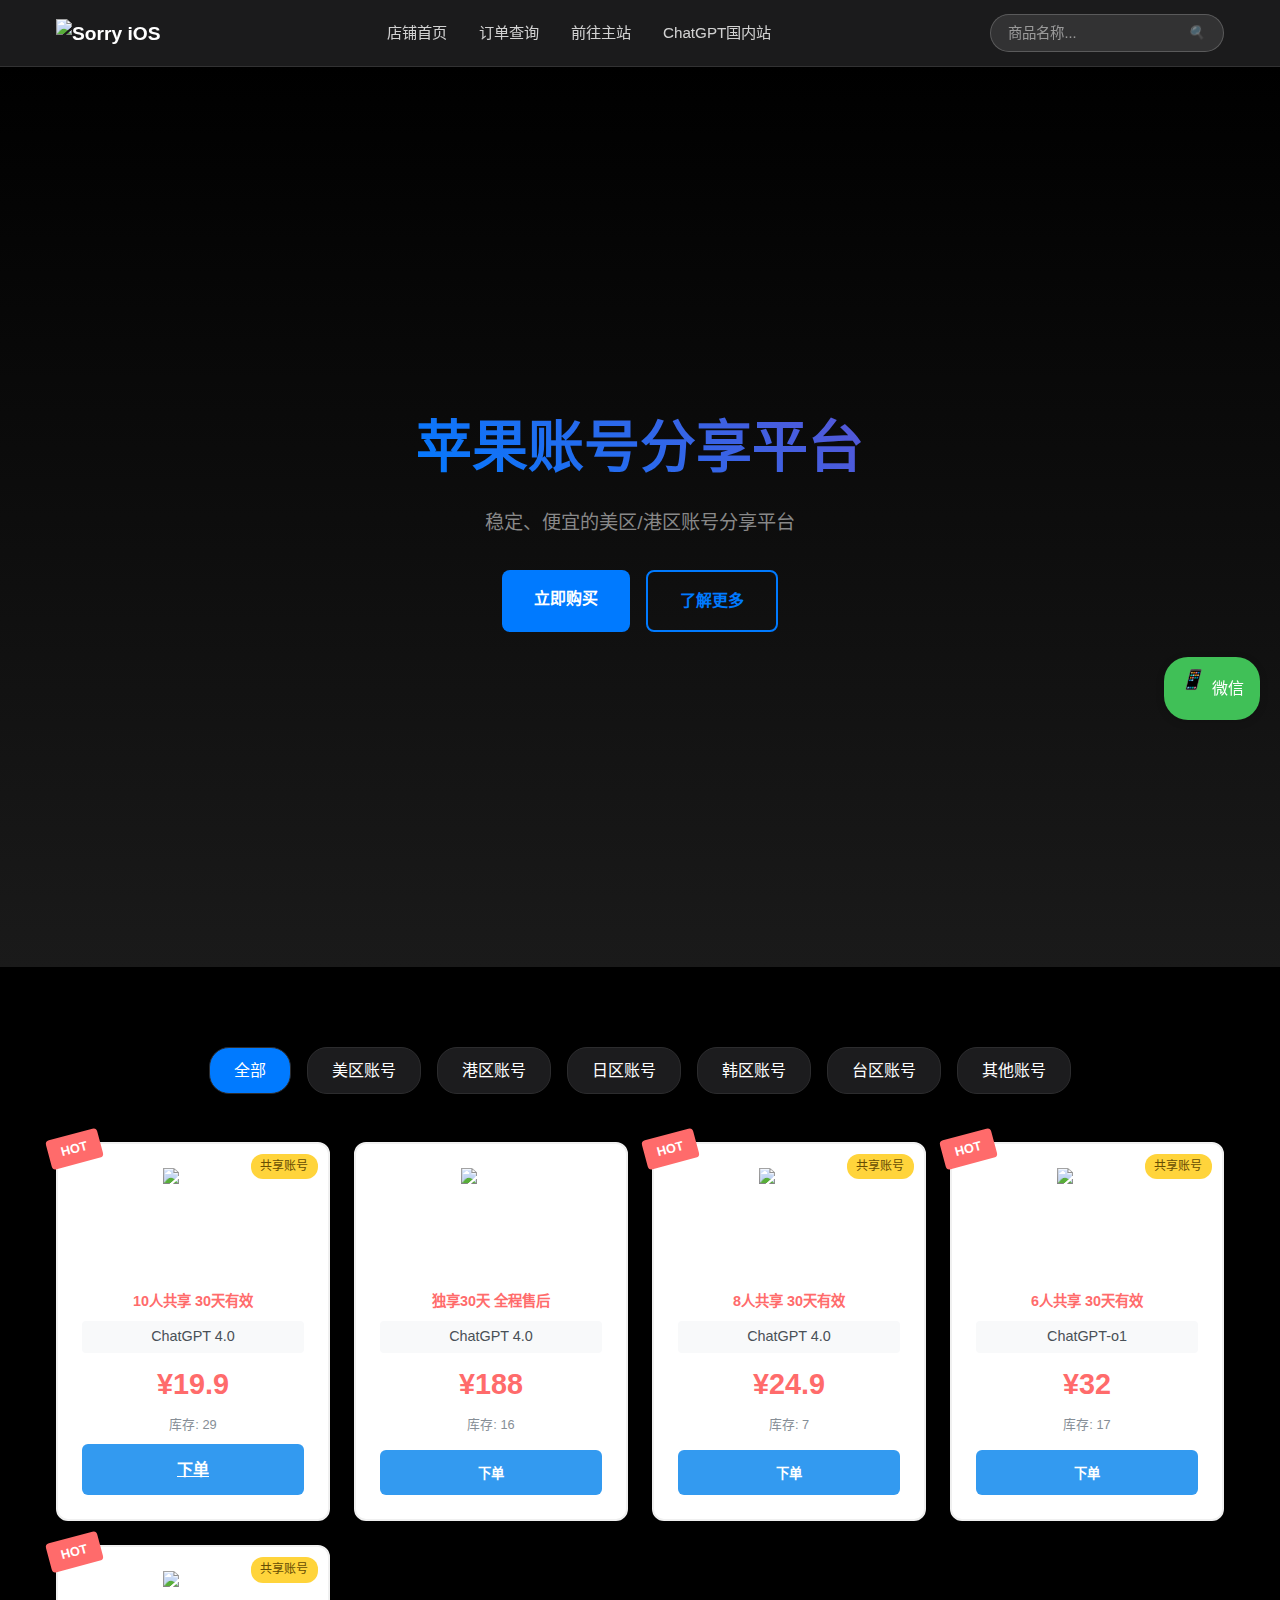
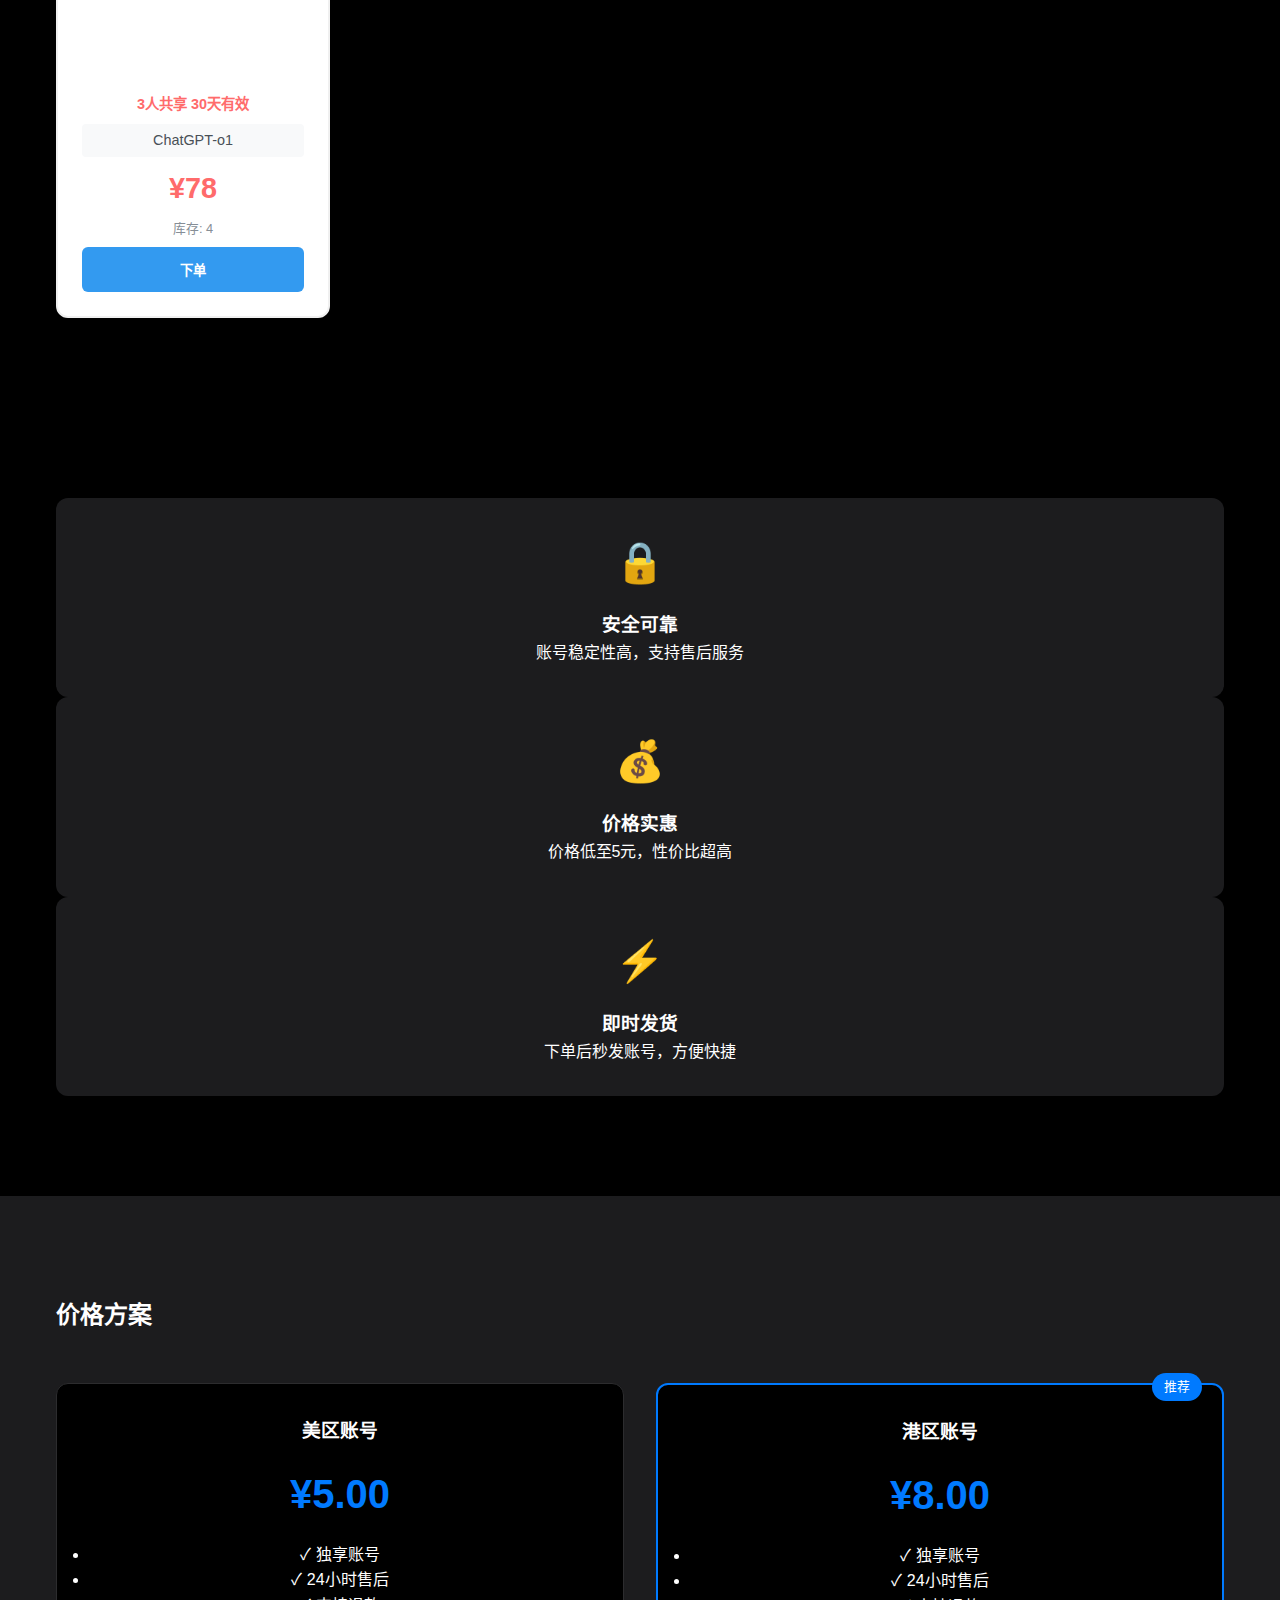
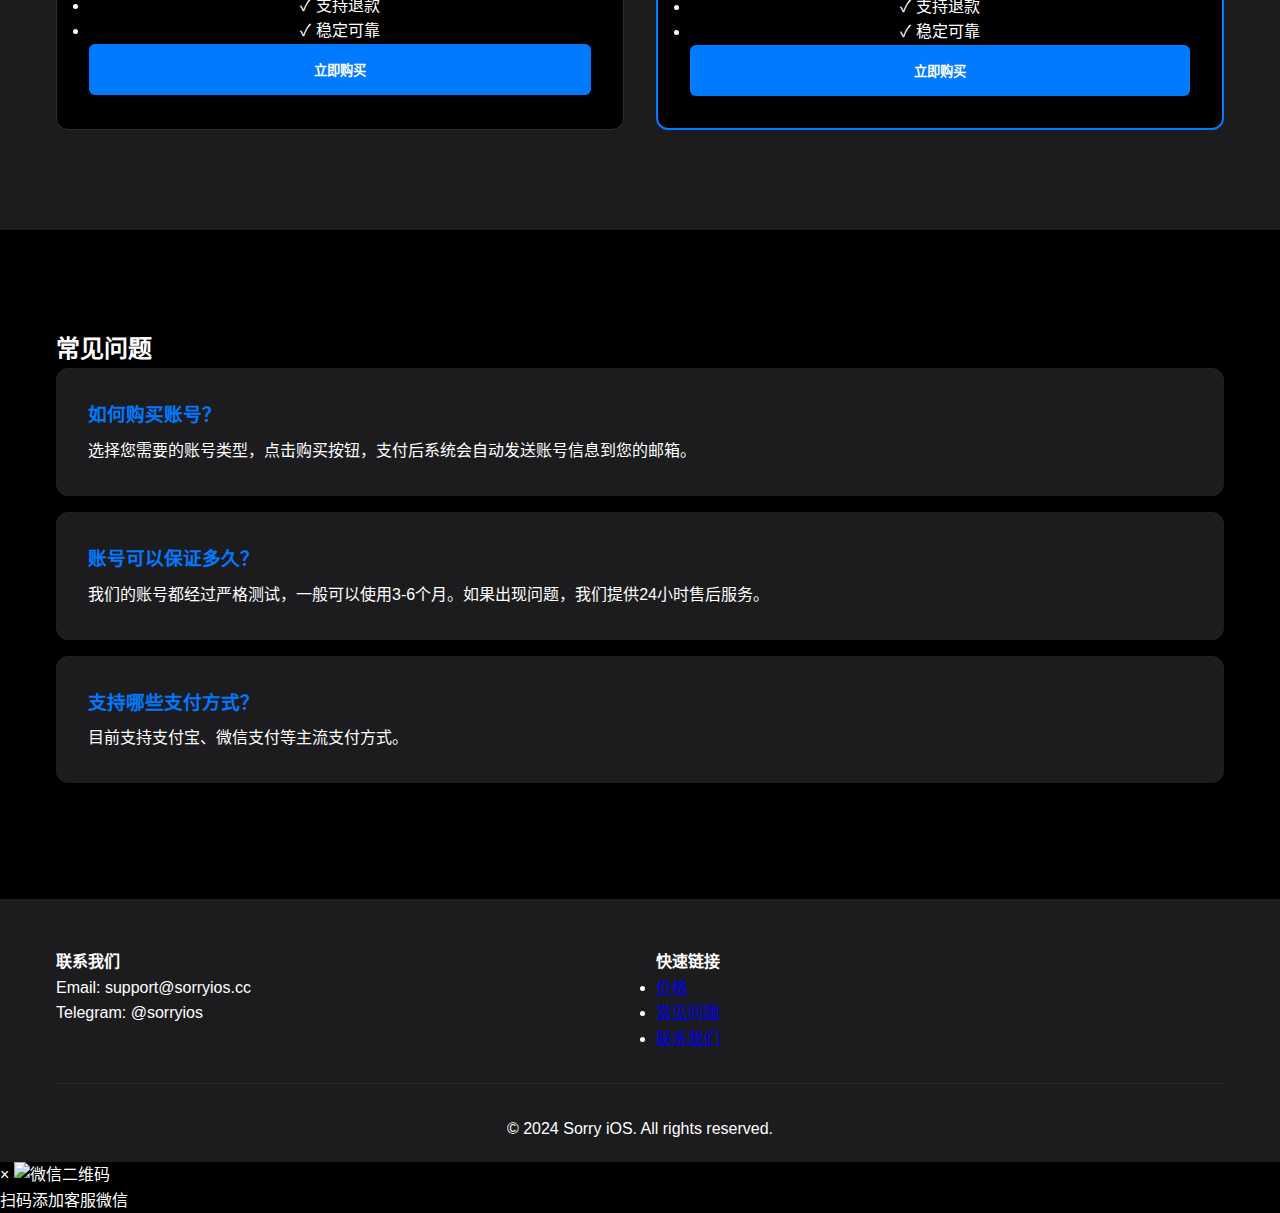
==== index.html @ b58fda2a "first commit" ====
<!DOCTYPE html>
<html lang="zh-CN">
<head>
    <meta charset="UTF-8">
    <meta name="viewport" content="width=device-width, initial-scale=1.0">
    <title>Sorry iOS - 苹果账号分享平台</title>
    <link rel="stylesheet" href="styles.css">
</head>
<body>
    <header>
        <nav class="nav-container">
            <div class="nav-left">
                <a href="/" class="logo">
                    <img src="path/to/logo.png" alt="Sorry iOS">
                </a>
            </div>
            <div class="nav-center">
                <a href="/" class="nav-item">店铺首页</a>
                <a href="/orders" class="nav-item">订单查询</a>
                <a href="https://main.sorryios.cc" class="nav-item">前往主站</a>
                <a href="https://chat.sorryios.cc" class="nav-item">ChatGPT国内站</a>
            </div>
            <div class="nav-right">
                <div class="search-box">
                    <input type="text" placeholder="商品名称...">
                    <button type="submit">
                        <i class="search-icon">🔍</i>
                    </button>
                </div>
            </div>
        </nav>
    </header>

    <main>
        <section id="hero">
            <div class="hero-content">
                <h1>苹果账号分享平台</h1>
                <p>稳定、便宜的美区/港区账号分享平台</p>
                <div class="hero-buttons">
                    <a href="#price" class="primary-btn">立即购买</a>
                    <a href="#faq" class="secondary-btn">了解更多</a>
                </div>
            </div>
        </section>

        <section id="categories">
            <div class="container">
                <div class="category-tags">
                    <a href="#all" class="category-tag active">全部</a>
                    <a href="#us" class="category-tag">美区账号</a>
                    <a href="#hk" class="category-tag">港区账号</a>
                    <a href="#jp" class="category-tag">日区账号</a>
                    <a href="#kr" class="category-tag">韩区账号</a>
                    <a href="#tw" class="category-tag">台区账号</a>
                    <a href="#other" class="category-tag">其他账号</a>
                </div>
                <div class="category-content">
                    <div class="product-grid">
                        <!-- 第一排产品 -->
                        <div class="product-card">
                            <div class="hot-label">HOT</div>
                            <div class="share-label">共享账号</div>
                            <div class="product-icon">
                                <img src="path/to/chatgpt-icon.png" alt="ChatGPT">
                            </div>
                            <h3>ChatGPT Plus</h3>
                            <div class="product-subtitle">10人共享 30天有效</div>
                            <div class="product-type">ChatGPT 4.0</div>
                            <div class="product-price">¥19.9</div>
                            <div class="product-stock">库存: 29</div>
                            <a href="/product-detail.html?id=1" class="buy-now-btn">下单</a>
                        </div>

                        <div class="product-card">
                            <div class="product-icon">
                                <img src="path/to/chatgpt-icon.png" alt="ChatGPT">
                            </div>
                            <h3>ChatGPT Plus</h3>
                            <div class="product-subtitle">独享30天 全程售后</div>
                            <div class="product-type">ChatGPT 4.0</div>
                            <div class="product-price">¥188</div>
                            <div class="product-stock">库存: 16</div>
                            <button class="buy-now-btn">下单</button>
                        </div>

                        <div class="product-card">
                            <div class="hot-label">HOT</div>
                            <div class="share-label">共享账号</div>
                            <div class="product-icon">
                                <img src="path/to/chatgpt-icon.png" alt="ChatGPT">
                            </div>
                            <h3>ChatGPT Plus</h3>
                            <div class="product-subtitle">8人共享 30天有效</div>
                            <div class="product-type">ChatGPT 4.0</div>
                            <div class="product-price">¥24.9</div>
                            <div class="product-stock">库存: 7</div>
                            <button class="buy-now-btn">下单</button>
                        </div>

                        <div class="product-card">
                            <div class="hot-label">HOT</div>
                            <div class="share-label">共享账号</div>
                            <div class="product-icon">
                                <img src="path/to/chatgpt-icon.png" alt="ChatGPT">
                            </div>
                            <h3>ChatGPT Plus</h3>
                            <div class="product-subtitle">6人共享 30天有效</div>
                            <div class="product-type">ChatGPT-o1</div>
                            <div class="product-price">¥32</div>
                            <div class="product-stock">库存: 17</div>
                            <button class="buy-now-btn">下单</button>
                        </div>

                        <div class="product-card">
                            <div class="hot-label">HOT</div>
                            <div class="share-label">共享账号</div>
                            <div class="product-icon">
                                <img src="path/to/chatgpt-icon.png" alt="ChatGPT">
                            </div>
                            <h3>ChatGPT Plus</h3>
                            <div class="product-subtitle">3人共享 30天有效</div>
                            <div class="product-type">ChatGPT-o1</div>
                            <div class="product-price">¥78</div>
                            <div class="product-stock">库存: 4</div>
                            <button class="buy-now-btn">下单</button>
                        </div>
                    </div>
                </div>
            </div>
        </section>

        <section id="features">
            <div class="container">
                <div class="feature-card">
                    <div class="icon">🔒</div>
                    <h3>安全可靠</h3>
                    <p>账号稳定性高，支持售后服务</p>
                </div>
                <div class="feature-card">
                    <div class="icon">💰</div>
                    <h3>价格实惠</h3>
                    <p>价格低至5元，性价比超高</p>
                </div>
                <div class="feature-card">
                    <div class="icon">⚡</div>
                    <h3>即时发货</h3>
                    <p>下单后秒发账号，方便快捷</p>
                </div>
            </div>
        </section>

        <section id="price">
            <div class="container">
                <h2>价格方案</h2>
                <div class="price-cards">
                    <div class="price-card">
                        <h3>美区账号</h3>
                        <div class="price">¥5.00</div>
                        <ul>
                            <li>✓ 独享账号</li>
                            <li>✓ 24小时售后</li>
                            <li>✓ 支持退款</li>
                            <li>✓ 稳定可靠</li>
                        </ul>
                        <button class="buy-btn">立即购买</button>
                    </div>
                    <div class="price-card featured">
                        <div class="featured-label">推荐</div>
                        <h3>港区账号</h3>
                        <div class="price">¥8.00</div>
                        <ul>
                            <li>✓ 独享账号</li>
                            <li>✓ 24小时售后</li>
                            <li>✓ 支持退款</li>
                            <li>✓ 稳定可靠</li>
                        </ul>
                        <button class="buy-btn">立即购买</button>
                    </div>
                </div>
            </div>
        </section>

        <section id="faq">
            <div class="container">
                <h2>常见问题</h2>
                <div class="faq-list">
                    <div class="faq-item">
                        <h3>如何购买账号？</h3>
                        <p>选择您需要的账号类型，点击购买按钮，支付后系统会自动发送账号信息到您的邮箱。</p>
                    </div>
                    <div class="faq-item">
                        <h3>账号可以保证多久？</h3>
                        <p>我们的账号都经过严格测试，一般可以使用3-6个月。如果出现问题，我们提供24小时售后服务。</p>
                    </div>
                    <div class="faq-item">
                        <h3>支持哪些支付方式？</h3>
                        <p>目前支持支付宝、微信支付等主流支付方式。</p>
                    </div>
                </div>
            </div>
        </section>
    </main>

    <footer>
        <div class="container">
            <div class="footer-content">
                <div class="footer-section">
                    <h4>联系我们</h4>
                    <p>Email: support@sorryios.cc</p>
                    <p>Telegram: @sorryios</p>
                </div>
                <div class="footer-section">
                    <h4>快速链接</h4>
                    <ul>
                        <li><a href="#price">价格</a></li>
                        <li><a href="#faq">常见问题</a></li>
                        <li><a href="#contact">联系我们</a></li>
                    </ul>
                </div>
            </div>
            <div class="footer-bottom">
                <p>&copy; 2024 Sorry iOS. All rights reserved.</p>
            </div>
        </div>
    </footer>

    <!--Start of Tawk.to Script-->
    <script type="text/javascript">
        var Tawk_API=Tawk_API||{}, Tawk_LoadStart=new Date();
        (function(){
            var s1=document.createElement("script"),s0=document.getElementsByTagName("script")[0];
            s1.async=true;
            s1.src='https://embed.tawk.to/67a596f23a842732607b0e8b/1ijfdb94u';
            s1.charset='UTF-8';
            s1.setAttribute('crossorigin','*');
            s0.parentNode.insertBefore(s1,s0);
        })();
    </script>
    <!--End of Tawk.to Script-->

    <!-- 然后是 float-buttons 组件 -->
    <link rel="stylesheet" href="/components/float-buttons.css">
    <script src="/components/float-buttons.js"></script>
    <script>
        document.addEventListener('DOMContentLoaded', () => {
            new FloatButtons();
        });
    </script>
</body>
</html>
---- styles.css ----
:root {
    --primary-color: #007AFF;
    --secondary-color: #5856D6;
    --background-color: #000;
    --text-color: #fff;
    --card-bg: #1C1C1E;
    --border-color: #2C2C2E;
}

* {
    margin: 0;
    padding: 0;
    box-sizing: border-box;
}

body {
    font-family: -apple-system, BlinkMacSystemFont, 'Segoe UI', Roboto, Oxygen, Ubuntu, Cantarell, 'Open Sans', 'Helvetica Neue', sans-serif;
    line-height: 1.6;
    background-color: var(--background-color);
    color: var(--text-color);
}

.container {
    max-width: 1200px;
    margin: 0 auto;
    padding: 0 1rem;
    width: 100%;
}

/* Header */
header {
    background-color: rgba(28, 28, 30, 0.95); /* 深色半透明背景 */
    backdrop-filter: blur(10px); /* 毛玻璃效果 */
    position: sticky;
    top: 0;
    z-index: 100;
    border-bottom: 1px solid rgba(255, 255, 255, 0.1);
}

.nav-container {
    max-width: 1200px;
    margin: 0 auto;
    padding: 0.8rem 1rem;
    display: flex;
    align-items: center;
    justify-content: space-between;
}

/* Logo 区域 */
.nav-left .logo {
    display: flex;
    align-items: center;
    text-decoration: none;
    color: #fff;
    font-size: 1.2rem;
    font-weight: bold;
}

.nav-left .logo img {
    height: 28px;
    margin-right: 8px;
}

/* 中间导航链接 */
.nav-center {
    display: flex;
    gap: 2rem;
}

.nav-item {
    text-decoration: none;
    color: rgba(255, 255, 255, 0.8);
    font-size: 0.95rem;
    padding: 0.5rem 0;
    position: relative;
    transition: color 0.3s;
}

.nav-item:hover {
    color: #007AFF;
}

.nav-item::after {
    content: '';
    position: absolute;
    bottom: 0;
    left: 0;
    width: 100%;
    height: 2px;
    background-color: #007AFF;
    transform: scaleX(0);
    transition: transform 0.3s;
}

.nav-item:hover::after {
    transform: scaleX(1);
}

/* 搜索框 */
.nav-right .search-box {
    display: flex;
    align-items: center;
    background-color: rgba(255, 255, 255, 0.1);
    border-radius: 20px;
    padding: 0.3rem 0.8rem;
    border: 1px solid rgba(255, 255, 255, 0.2);
}

.nav-right input {
    border: none;
    background: none;
    padding: 0.3rem;
    width: 180px;
    font-size: 0.9rem;
    color: #fff;
}

.nav-right input::placeholder {
    color: rgba(255, 255, 255, 0.5);
}

.nav-right button {
    background: none;
    border: none;
    padding: 0.3rem;
    cursor: pointer;
    color: rgba(255, 255, 255, 0.5);
}

.nav-right button:hover {
    color: #007AFF;
}

/* 响应式调整 */
@media (max-width: 768px) {
    .nav-center {
        display: none;
    }
    
    .nav-right .search-box {
        display: none;
    }
    
    .nav-container {
        justify-content: center;
    }
}

/* Hero Section */
#hero {
    height: 100vh;
    display: flex;
    align-items: center;
    justify-content: center;
    text-align: center;
    background: linear-gradient(to bottom, #000, #1a1a1a);
}

.hero-content {
    max-width: 800px;
    padding: 0 20px;
}

.hero-content h1 {
    font-size: 3.5rem;
    margin-bottom: 1rem;
    background: linear-gradient(45deg, var(--primary-color), var(--secondary-color));
    -webkit-background-clip: text;
    -webkit-text-fill-color: transparent;
}

.hero-content p {
    font-size: 1.2rem;
    margin-bottom: 2rem;
    color: #888;
}

.hero-buttons {
    display: flex;
    gap: 1rem;
    justify-content: center;
}

.primary-btn, .secondary-btn {
    padding: 1rem 2rem;
    border-radius: 8px;
    font-weight: bold;
    text-decoration: none;
    transition: transform 0.3s;
}

.primary-btn {
    background-color: var(--primary-color);
    color: white;
}

.secondary-btn {
    background-color: transparent;
    border: 2px solid var(--primary-color);
    color: var(--primary-color);
}

.primary-btn:hover, .secondary-btn:hover {
    transform: translateY(-2px);
}

/* Features Section */
#features {
    padding: 100px 0;
}

.feature-card {
    background-color: var(--card-bg);
    padding: 2rem;
    border-radius: 12px;
    text-align: center;
    transition: transform 0.3s;
}

.feature-card:hover {
    transform: translateY(-5px);
}

.icon {
    font-size: 2.5rem;
    margin-bottom: 1rem;
}

/* Price Section */
#price {
    padding: 100px 0;
    background-color: var(--card-bg);
}

.price-cards {
    display: grid;
    grid-template-columns: repeat(auto-fit, minmax(280px, 1fr));
    gap: 2rem;
    margin-top: 3rem;
}

.price-card {
    background-color: var(--background-color);
    padding: 2rem;
    border-radius: 12px;
    text-align: center;
    position: relative;
    border: 1px solid var(--border-color);
}

.featured {
    border: 2px solid var(--primary-color);
}

.featured-label {
    position: absolute;
    top: -12px;
    right: 20px;
    background-color: var(--primary-color);
    padding: 4px 12px;
    border-radius: 20px;
    font-size: 0.8rem;
}

.price {
    font-size: 2.5rem;
    font-weight: bold;
    color: var(--primary-color);
    margin: 1rem 0;
}

.buy-btn {
    width: 100%;
    padding: 1rem;
    background-color: var(--primary-color);
    color: white;
    border: none;
    border-radius: 6px;
    cursor: pointer;
    font-weight: bold;
    transition: background-color 0.3s;
}

.buy-btn:hover {
    background-color: #0056b3;
}

/* FAQ Section */
#faq {
    padding: 100px 0;
}

.faq-item {
    background-color: var(--card-bg);
    padding: 2rem;
    border-radius: 12px;
    margin-bottom: 1rem;
}

.faq-item h3 {
    color: var(--primary-color);
    margin-bottom: 0.5rem;
}

/* Footer */
footer {
    background-color: var(--card-bg);
    padding: 50px 0 20px;
}

.footer-content {
    display: grid;
    grid-template-columns: repeat(auto-fit, minmax(200px, 1fr));
    gap: 2rem;
    margin-bottom: 2rem;
}

.footer-bottom {
    text-align: center;
    padding-top: 2rem;
    border-top: 1px solid var(--border-color);
}

/* Responsive Design */
@media (max-width: 768px) {
    nav ul {
        display: none;
    }

    .hero-content h1 {
        font-size: 2.5rem;
    }

    .hero-buttons {
        flex-direction: column;
    }
}

/* 用户登录部分样式 */
.user-section {
    display: flex;
    align-items: center;
    gap: 1rem;
}

#notLoggedIn,
#loggedIn {
    display: flex;
    align-items: center;
    gap: 0.5rem;
}

.hidden {
    display: none !important;
}

.login-btn, .logout-btn {
    padding: 0.5rem 1rem;
    border: none;
    border-radius: 4px;
    cursor: pointer;
    font-size: 0.9rem;
}

.login-btn {
    background-color: #007bff;
    color: white;
}

.logout-btn {
    background-color: #dc3545;
    color: white;
}

#userName {
    color: #333;
}

/* 模态框样式 */
.modal {
    display: none;
    position: fixed;
    top: 0;
    left: 0;
    width: 100%;
    height: 100%;
    background-color: rgba(0,0,0,0.7);
    z-index: 1000;
}

/* 显示模态框时的样式 */
.modal.show {
    display: flex !important;
    justify-content: center;
    align-items: center;
}

.modal.hidden {
    display: none !important;
}

.modal-content {
    background-color: white;
    padding: 2.5rem;
    border-radius: 12px;
    width: 90%;
    max-width: 400px;
    position: relative;
    box-shadow: 0 5px 15px rgba(0,0,0,0.3);
    animation: modalShow 0.3s ease-out;
}

@keyframes modalShow {
    from {
        opacity: 0;
        transform: translateY(-20px);
    }
    to {
        opacity: 1;
        transform: translateY(0);
    }
}

.close {
    position: absolute;
    right: 1.5rem;
    top: 1rem;
    font-size: 1.8rem;
    cursor: pointer;
    color: #666;
    transition: color 0.3s;
}

.close:hover {
    color: #333;
}

.modal-content h2 {
    margin-bottom: 1.5rem;
    color: #333;
    text-align: center;
    font-size: 1.8rem;
}

.form-group {
    margin-bottom: 1rem;
}

.form-group label {
    display: block;
    margin-bottom: 0.5rem;
}

.form-group input {
    width: 100%;
    padding: 0.8rem;
    border: 2px solid #e1e1e1;
    border-radius: 6px;
    font-size: 1rem;
    transition: border-color 0.3s;
}

.form-group input:focus {
    border-color: #007bff;
    outline: none;
    box-shadow: 0 0 0 3px rgba(0,123,255,0.1);
}

.submit-btn {
    width: 100%;
    padding: 1rem;
    background-color: #007bff;
    color: white;
    border: none;
    border-radius: 6px;
    cursor: pointer;
    font-size: 1rem;
    font-weight: bold;
    transition: background-color 0.3s;
}

.submit-btn:hover {
    background-color: #0056b3;
}

/* 添加状态消息样式 */
.status-message {
    margin: 10px 0;
    padding: 8px;
    border-radius: 4px;
    font-size: 0.9rem;
    display: none;
}

.status-message.success {
    display: block;
    background-color: #d4edda;
    color: #155724;
    border: 1px solid #c3e6cb;
}

.status-message.error {
    display: block;
    background-color: #f8d7da;
    color: #721c24;
    border: 1px solid #f5c6cb;
}

/* 切换按钮样式 */
.switch-form {
    text-align: center;
    margin-top: 1rem;
}

.switch-btn {
    background: none;
    border: none;
    color: #007bff;
    cursor: pointer;
    padding: 0;
    font-size: 0.9rem;
}

.switch-btn:hover {
    text-decoration: underline;
}

/* 头像上传样式 */
.avatar-upload {
    display: flex;
    flex-direction: column;
    align-items: center;
    gap: 1rem;
}

#avatarPreview {
    width: 100px;
    height: 100px;
    border-radius: 50%;
    object-fit: cover;
    border: 2px solid #e1e1e1;
}

#avatarInput {
    display: none;
}

.upload-btn {
    padding: 0.5rem 1rem;
    background-color: #6c757d;
    color: white;
    border: none;
    border-radius: 4px;
    cursor: pointer;
}

.upload-btn:hover {
    background-color: #5a6268;
}

/* 验证码按钮样式 */
.verify-btn {
    position: absolute;
    right: 0;
    top: 0;
    padding: 0.8rem 1rem;
    background-color: #28a745;
    color: white;
    border: none;
    border-radius: 0 6px 6px 0;
    cursor: pointer;
    transition: all 0.3s ease;  /* 添加过渡效果 */
}

/* 禁用状态样式 */
.verify-btn:disabled,
.verify-btn.disabled {
    background-color: #6c757d !important;
    cursor: not-allowed !important;
    opacity: 0.65;
}

/* 恢复正常状态的悬停效果 */
.verify-btn:not(:disabled):not(.disabled):hover {
    background-color: #218838;
}

/* 表单提示文字 */
.form-tip {
    display: block;
    margin-top: 0.25rem;
    font-size: 0.8rem;
    color: #6c757d;
}

/* 邮箱输入框组 */
.form-group {
    position: relative;
}

.form-group input[type="email"] {
    padding-right: 120px;
}

/* Auth0登录按钮样式 */
.auth0-btn {
    padding: 0.5rem 1rem;
    background-color: #007bff;
    color: white;
    border: none;
    border-radius: 4px;
    cursor: pointer;
    font-size: 0.9rem;
    transition: background-color 0.3s;
}

.auth0-btn:hover {
    background-color: #0056b3;
}

/* 用户信息显示样式 */
#user-profile {
    display: flex;
    align-items: center;
    gap: 0.5rem;
}

.user-avatar {
    width: 32px;
    height: 32px;
    border-radius: 50%;
    object-fit: cover;
}

#user-name {
    color: #333;
    font-size: 0.9rem;
}

/* 移动端菜单按钮 */
.menu-btn {
    display: none;
    background: none;
    border: none;
    color: var(--text-color);
    font-size: 1.5rem;
    cursor: pointer;
    padding: 0.5rem;
}

@media (max-width: 768px) {
    .menu-btn {
        display: block;
    }

    nav ul {
        display: none;
        position: absolute;
        top: 100%;
        left: 0;
        right: 0;
        background-color: var(--card-bg);
        flex-direction: column;
        padding: 1rem;
    }

    nav ul.show {
        display: flex;
    }

    nav ul li {
        margin: 0.5rem 0;
    }
}

/* 分类标签区域样式 */
#categories {
    padding: 80px 0;
    background-color: var(--background-color);
    width: 100%;
}

.category-content {
    width: 100%;
}

.category-tags {
    display: flex;
    flex-wrap: wrap;
    gap: 1rem;
    justify-content: center;
    margin-bottom: 3rem;
}

.category-tag {
    padding: 0.6rem 1.5rem;
    border-radius: 20px;
    background-color: var(--card-bg);
    color: var(--text-color);
    text-decoration: none;
    transition: all 0.3s ease;
    border: 1px solid var(--border-color);
}

.category-tag:hover {
    background-color: var(--primary-color);
    color: white;
    transform: translateY(-2px);
}

.category-tag.active {
    background-color: var(--primary-color);
    color: white;
}

/* 产品网格样式 */
.product-grid {
    display: grid;
    grid-template-columns: repeat(auto-fill, minmax(220px, 1fr));
    gap: 1.5rem;
    padding: 0;
    width: 100%;
}

.product-card {
    background-color: white;
    border-radius: 12px;
    padding: 1.5rem;
    text-align: center;
    position: relative;
    border: 2px solid #f0f0f0;
    transition: all 0.3s ease;
    display: flex;
    flex-direction: column;
    gap: 0.5rem;
}

.product-card:hover {
    transform: translateY(-5px);
    box-shadow: 0 10px 20px rgba(0,0,0,0.1);
}

.hot-label {
    position: absolute;
    top: -10px;
    left: -10px;
    background-color: #ff6b6b;
    color: white;
    padding: 0.3rem 0.8rem;
    border-radius: 4px;
    font-size: 0.8rem;
    font-weight: bold;
    transform: rotate(-15deg);
}

.share-label {
    position: absolute;
    top: 10px;
    right: 10px;
    background-color: #ffd43b;
    color: #664d03;
    padding: 0.2rem 0.6rem;
    border-radius: 12px;
    font-size: 0.75rem;
}

.product-icon {
    width: 60px;
    height: 60px;
    margin: 0 auto 1rem;
}

.product-icon img {
    width: 100%;
    height: 100%;
    object-fit: contain;
}

.product-subtitle {
    font-size: 0.9rem;
    color: #ff6b6b;
    font-weight: bold;
}

.product-type {
    background-color: #f8f9fa;
    padding: 0.3rem 0.8rem;
    border-radius: 4px;
    font-size: 0.9rem;
    color: #495057;
    display: inline-block;
}

.product-price {
    font-size: 1.8rem;
    font-weight: bold;
    color: #ff6b6b;
}

.product-stock {
    font-size: 0.8rem;
    color: #868e96;
}

.buy-now-btn {
    background-color: #339af0;
    color: white;
    border: none;
    border-radius: 6px;
    padding: 0.8rem;
    font-weight: bold;
    cursor: pointer;
    transition: background-color 0.3s;
    margin-top: auto;
}

.buy-now-btn:hover {
    background-color: #228be6;
}

/* 响应式调整 */
@media (max-width: 768px) {
    .product-grid {
        grid-template-columns: repeat(2, 1fr);
        gap: 1rem;
        padding: 0.5rem;
    }

    .product-card {
        padding: 1rem;
    }

    .product-price {
        font-size: 1.5rem;
    }
}

@media (max-width: 480px) {
    .product-grid {
        grid-template-columns: 1fr;
    }
}

/* 商品详情页样式 */
.product-detail {
    padding: 2rem 0;
    background-color: var(--background-color);
}

.product-title {
    font-size: 1.5rem;
    color: var(--text-color);
    margin-bottom: 2rem;
    padding: 0 1rem;
}

.product-info-card {
    background-color: var(--card-bg);
    border-radius: 12px;
    padding: 2rem;
    margin-bottom: 2rem;
    border: 1px solid var(--border-color);
}

.product-meta {
    display: flex;
    gap: 2rem;
    margin-bottom: 2rem;
}

.meta-item {
    display: flex;
    align-items: center;
    gap: 0.5rem;
}

.meta-item label {
    color: rgba(255, 255, 255, 0.6);
}

.meta-item .price {
    color: #ff6b6b;
    font-size: 1.5rem;
    font-weight: bold;
}

.purchase-form {
    max-width: 500px;
}

.form-group {
    margin-bottom: 1.5rem;
}

.form-group label {
    display: block;
    margin-bottom: 0.5rem;
    color: var(--text-color);
}

.form-group input {
    width: 100%;
    padding: 0.8rem;
    border-radius: 6px;
    border: 1px solid var(--border-color);
    background-color: rgba(255, 255, 255, 0.1);
    color: var(--text-color);
}

.payment-methods {
    margin-bottom: 1.5rem;
}

.payment-methods h4 {
    margin-bottom: 1rem;
    color: var(--text-color);
}

.payment-options {
    display: flex;
    gap: 1.5rem;
}

.payment-option {
    display: flex;
    align-items: center;
    gap: 0.5rem;
    cursor: pointer;
    padding: 0.8rem 1.2rem;
    border-radius: 6px;
    background-color: rgba(255, 255, 255, 0.1);
    border: 1px solid var(--border-color);
}

.payment-icon img {
    width: 24px;
    height: 24px;
}

.submit-btn {
    width: 100%;
    padding: 1rem;
    background-color: var(--primary-color);
    color: white;
    border: none;
    border-radius: 6px;
    font-weight: bold;
    cursor: pointer;
    transition: background-color 0.3s;
}

.submit-btn:hover {
    background-color: #0056b3;
}

.product-description {
    background-color: var(--card-bg);
    border-radius: 12px;
    padding: 2rem;
    border: 1px solid var(--border-color);
}

.product-description h2 {
    font-size: 1.5rem;
    margin-bottom: 1.5rem;
    color: var(--text-color);
}

.description-content {
    color: var(--text-color);
}

.description-content h3 {
    font-size: 1.2rem;
    margin: 1.5rem 0 1rem;
    color: var(--text-color);
}

.description-content p,
.description-content li {
    margin-bottom: 1rem;
    line-height: 1.6;
    color: rgba(255, 255, 255, 0.8);
}

.description-content ul,
.description-content ol {
    padding-left: 1.5rem;
    margin-bottom: 1.5rem;
}

.description-content a {
    color: var(--primary-color);
    text-decoration: none;
}

.description-content a:hover {
    text-decoration: underline;
}

/* 响应式调整 */
@media (max-width: 768px) {
    .product-info-card {
        padding: 1.5rem;
    }

    .product-meta {
        flex-direction: column;
        gap: 1rem;
    }

    .payment-options {
        flex-direction: column;
    }
}
---- components/float-buttons.css ----
/* 悬浮按钮组 */
.float-buttons {
    position: fixed;
    right: 20px;
    bottom: 20vh;
    display: flex;
    flex-direction: column;
    gap: 10px;
    z-index: 1000;
}

.float-btn {
    display: flex;
    align-items: center;
    text-decoration: none;
    padding: 8px 16px;
    border-radius: 24px;
    transition: all 0.3s ease;
    box-shadow: 0 2px 8px rgba(0,0,0,0.15);
}

.float-btn:hover {
    transform: translateX(-5px);
}

.float-btn .icon {
    margin-right: 8px;
    font-size: 1.2rem;
}

.wechat-btn {
    background-color: #40c057;
    color: white;
}

.wechat-btn:hover {
    background-color: #37b24d;
}

/* 响应式调整 */
@media (max-width: 768px) {
    .float-buttons {
        right: 10px;
        bottom: 20vh;
    }

    .float-btn {
        padding: 6px 12px;
    }

    .float-btn span {
        display: none;
    }

    .float-btn .icon {
        margin-right: 0;
    }
}

/* 隐藏 Tawk.to 默认按钮 */
.tawk-min-container {
    display: none !important;
}
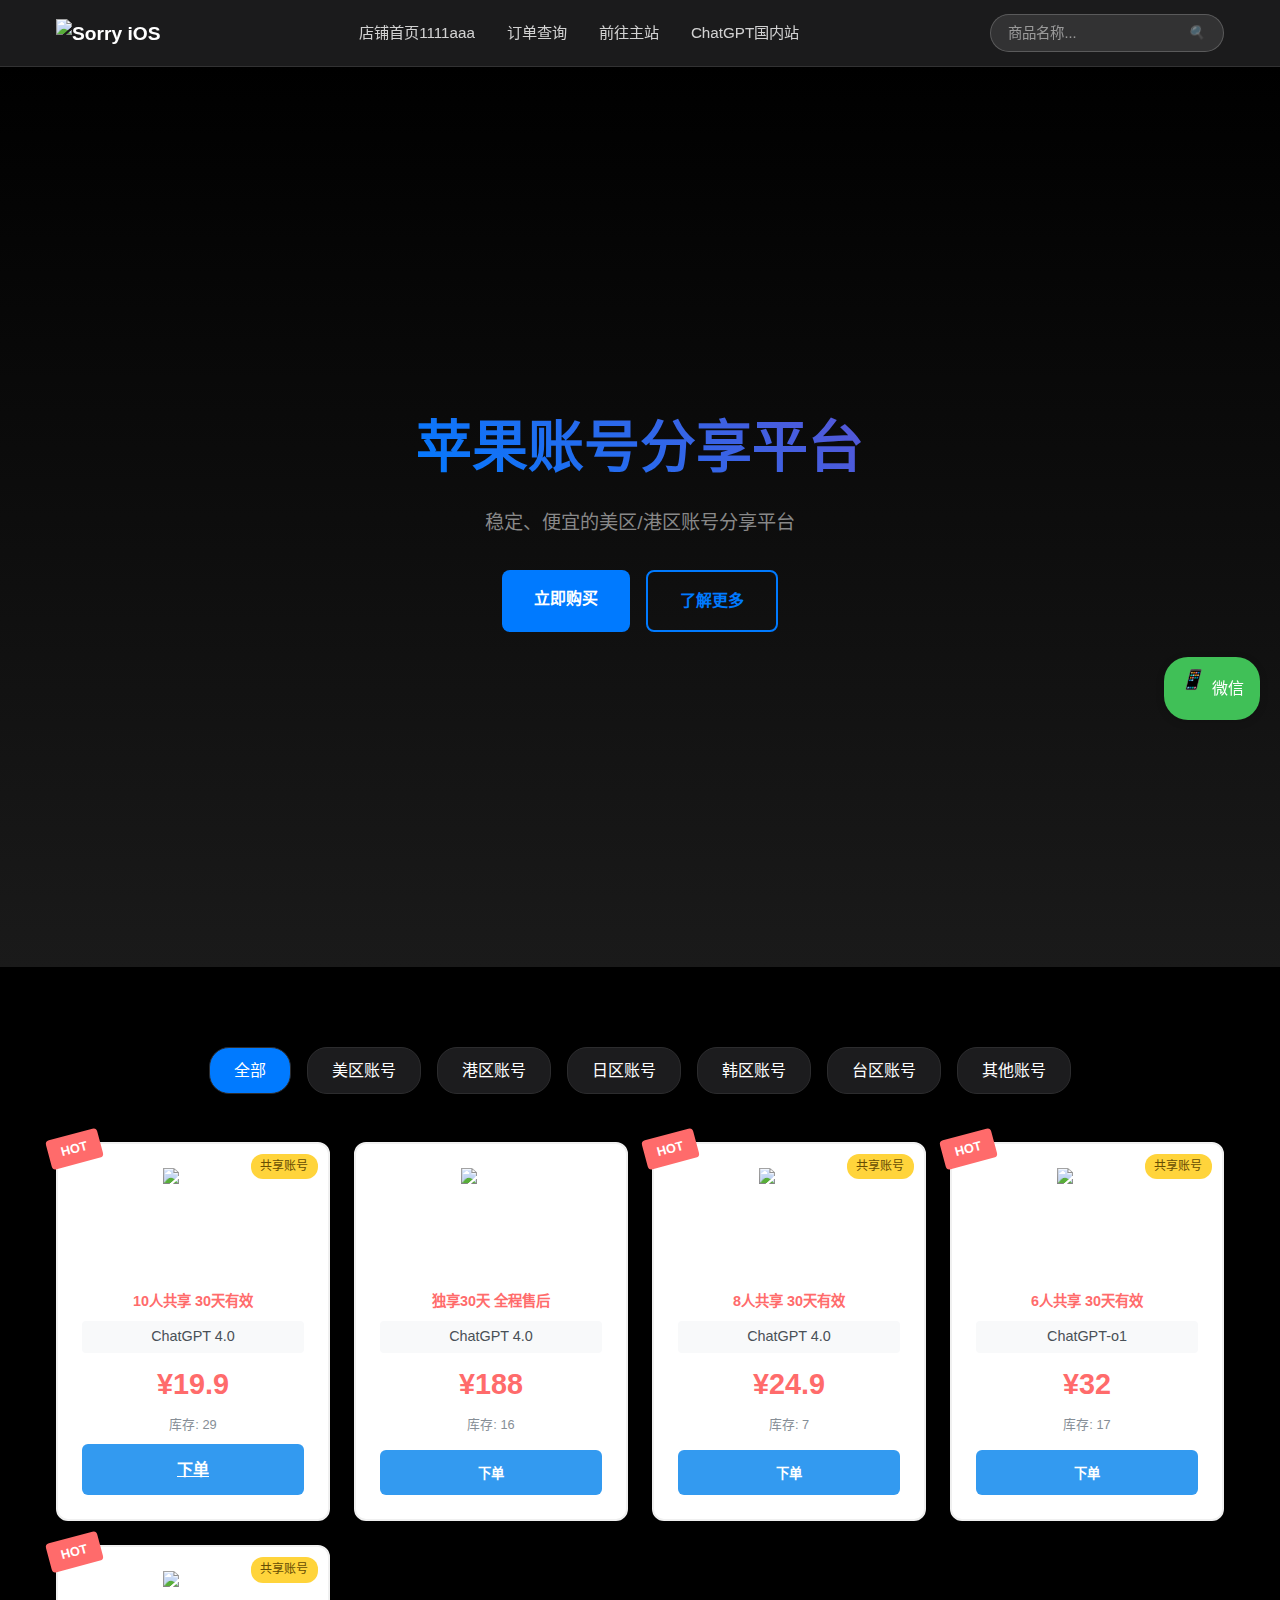
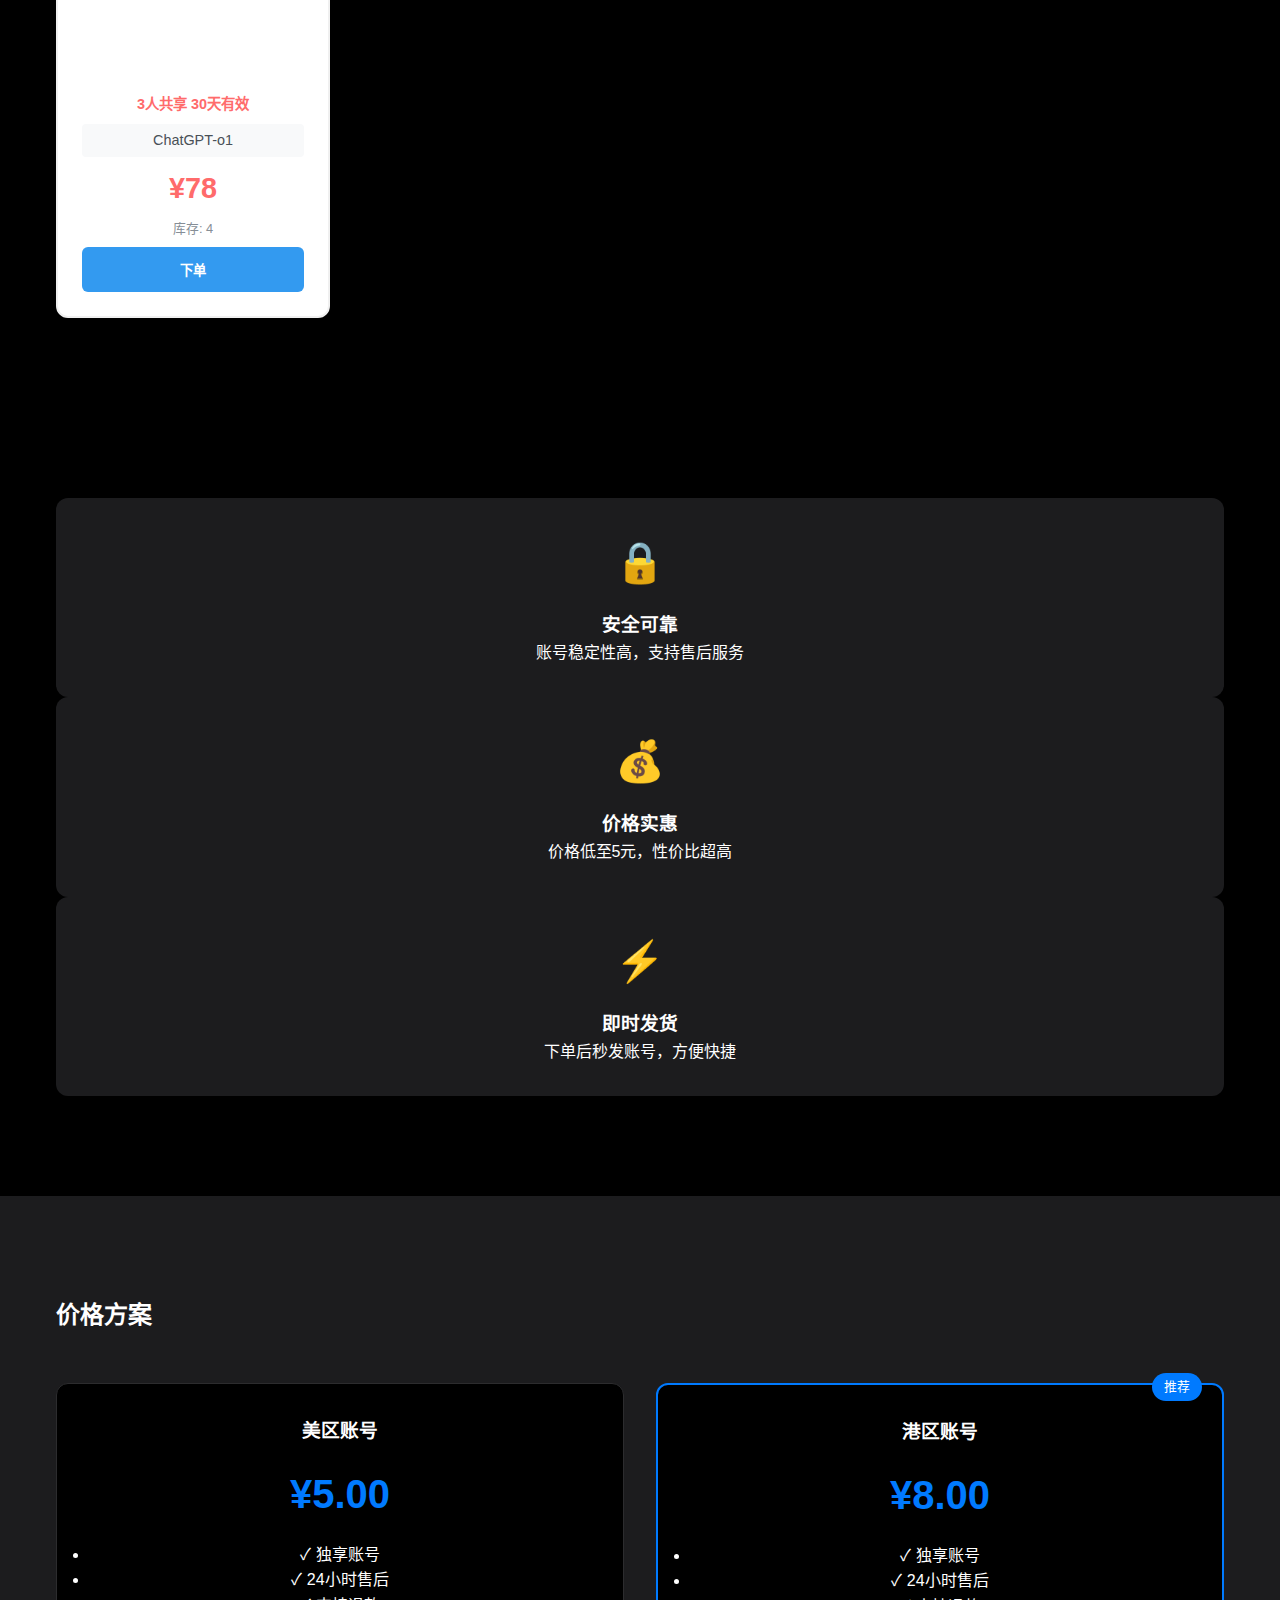
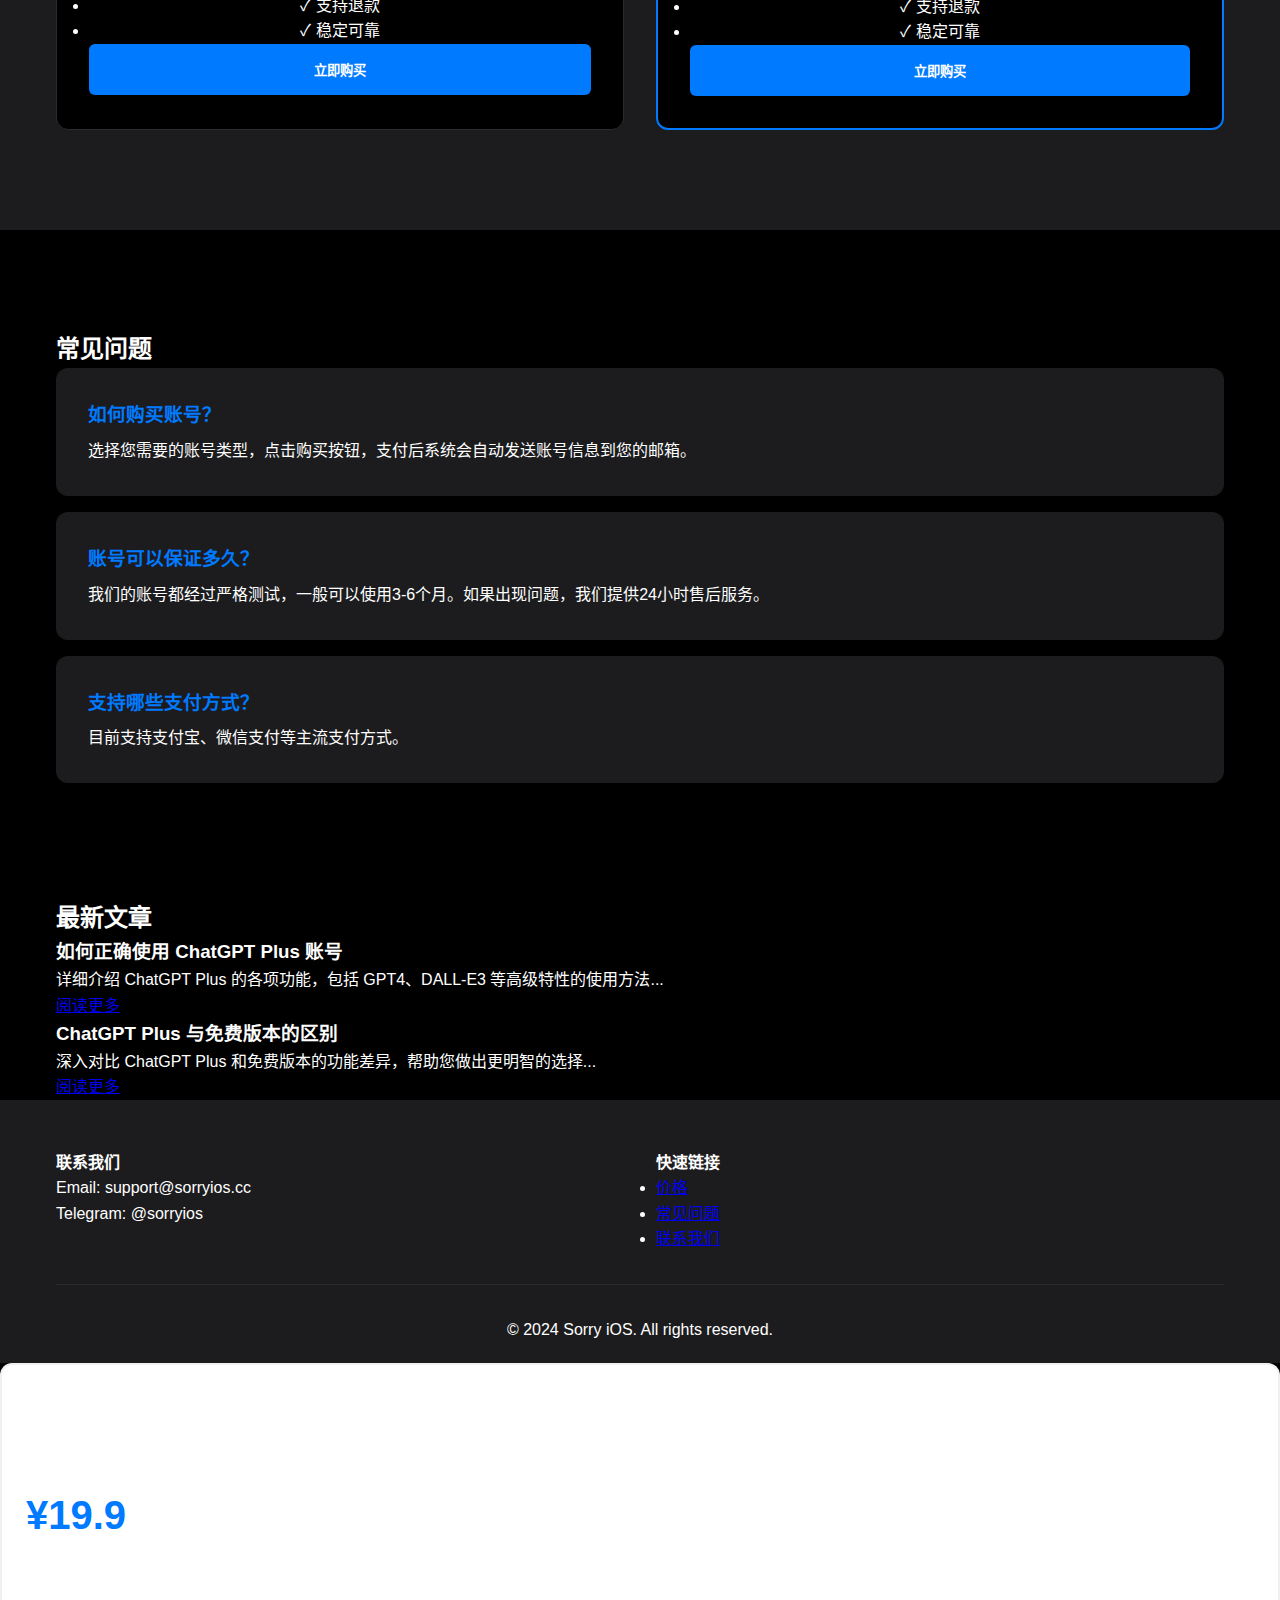
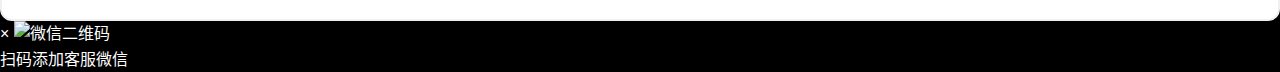
==== commit 55a70203: "feat: 初始化项目" ====
--- a/index.html
+++ b/index.html
@@ -3,8 +3,101 @@
 <head>
     <meta charset="UTF-8">
     <meta name="viewport" content="width=device-width, initial-scale=1.0">
-    <title>Sorry iOS - 苹果账号分享平台</title>
+    <!-- SEO Meta 标签 -->
+    <title>Sorry iOS - 最便宜的ChatGPT账号共享平台 | 苹果账号分享</title>
+    <meta name="description" content="Sorry iOS 提供最便宜的 ChatGPT Plus 共享账号，价格低至19.9元。支持 GPT4.0、GPT4-turbo、DALL-E3，稳定可靠，24小时售后服务。">
+    <meta name="keywords" content="ChatGPT账号,ChatGPT Plus共享,GPT4账号,ChatGPT会员,ChatGPT平价,苹果账号,美区账号,港区账号">
+    
+    <!-- Open Graph / Facebook -->
+    <meta property="og:type" content="website">
+    <meta property="og:url" content="https://chunlinj-testweb-67.deno.dev/">
+    <meta property="og:title" content="Sorry iOS - 最便宜的ChatGPT账号共享平台">
+    <meta property="og:description" content="提供最便宜的 ChatGPT Plus 共享账号，价格低至19.9元。支持 GPT4.0、GPT4-turbo、DALL-E3">
+    <meta property="og:image" content="https://chunlinj-testweb-67.deno.dev/images/og-image.jpg">
+
+    <!-- Twitter -->
+    <meta property="twitter:card" content="summary_large_image">
+    <meta property="twitter:url" content="https://chunlinj-testweb-67.deno.dev/">
+    <meta property="twitter:title" content="Sorry iOS - 最便宜的ChatGPT账号共享平台">
+    <meta property="twitter:description" content="提供最便宜的 ChatGPT Plus 共享账号，价格低至19.9元。支持 GPT4.0、GPT4-turbo、DALL-E3">
+    <meta property="twitter:image" content="https://chunlinj-testweb-67.deno.dev/images/og-image.jpg">
+
+    <!-- 规范链接 -->
+    <link rel="canonical" href="https://chunlinj-testweb-67.deno.dev/">
+    
+    <!-- 其他优化 -->
+    <meta name="robots" content="index, follow">
+    <meta name="googlebot" content="index, follow">
     <link rel="stylesheet" href="styles.css">
+
+    <!-- 在 head 中添加 -->
+    <script type="application/ld+json">
+    {
+      "@context": "https://schema.org",
+      "@type": "Organization",
+      "name": "Sorry iOS",
+      "url": "https://chunlinj-testweb-67.deno.dev",
+      "logo": "https://chunlinj-testweb-67.deno.dev/images/logo.png",
+      "description": "提供最便宜的 ChatGPT Plus 共享账号，价格低至19.9元。",
+      "sameAs": [
+        "https://twitter.com/sorryios",
+        "https://t.me/sorryios"
+      ]
+    }
+    </script>
+
+    <script type="application/ld+json">
+    {
+      "@context": "https://schema.org",
+      "@type": "WebSite",
+      "name": "Sorry iOS",
+      "url": "https://chunlinj-testweb-67.deno.dev",
+      "potentialAction": {
+        "@type": "SearchAction",
+        "target": "https://chunlinj-testweb-67.deno.dev/search?q={search_term_string}",
+        "query-input": "required name=search_term_string"
+      }
+    }
+    </script>
+
+    <script type="application/ld+json">
+    {
+      "@context": "https://schema.org",
+      "@type": "Store",
+      "name": "Sorry iOS",
+      "image": "https://chunlinj-testweb-67.deno.dev/images/logo.png",
+      "description": "提供最便宜的 ChatGPT Plus 共享账号，价格低至19.9元。",
+      "address": {
+        "@type": "PostalAddress",
+        "addressCountry": "CN"
+      },
+      "priceRange": "¥¥",
+      "openingHours": "Mo-Su 00:00-24:00",
+      "telephone": "+86-13800138000",
+      "hasMap": "https://chunlinj-testweb-67.deno.dev/contact",
+      "offers": {
+        "@type": "AggregateOffer",
+        "lowPrice": "19.90",
+        "highPrice": "188.00",
+        "priceCurrency": "CNY",
+        "offerCount": "5"
+      }
+    }
+    </script>
+
+    <!-- 预加载关键资源 -->
+    <link rel="preload" href="styles.css" as="style">
+    <link rel="preload" href="/components/float-buttons.css" as="style">
+    <link rel="preload" href="/components/float-buttons.js" as="script">
+
+    <!-- 延迟加载非关键 JavaScript -->
+    <script defer src="/components/float-buttons.js"></script>
+
+    <!-- 添加 PWA 支持 -->
+    <link rel="manifest" href="/manifest.json">
+    <meta name="theme-color" content="#007AFF">
+
+    <meta name="google-site-verification" content="your-verification-code" />
 </head>
 <body>
     <header>
@@ -15,7 +108,7 @@
                 </a>
             </div>
             <div class="nav-center">
-                <a href="/" class="nav-item">店铺首页</a>
+                <a href="/" class="nav-item">店铺首页1111aaa</a>
                 <a href="/orders" class="nav-item">订单查询</a>
                 <a href="https://main.sorryios.cc" class="nav-item">前往主站</a>
                 <a href="https://chat.sorryios.cc" class="nav-item">ChatGPT国内站</a>
@@ -199,6 +292,24 @@
                 </div>
             </div>
         </section>
+
+        <section id="blog" class="blog-section">
+            <div class="container">
+                <h2>最新文章</h2>
+                <div class="blog-grid">
+                    <article class="blog-post">
+                        <h3>如何正确使用 ChatGPT Plus 账号</h3>
+                        <p>详细介绍 ChatGPT Plus 的各项功能，包括 GPT4、DALL-E3 等高级特性的使用方法...</p>
+                        <a href="/blog/how-to-use-chatgpt-plus" class="read-more">阅读更多</a>
+                    </article>
+                    <article class="blog-post">
+                        <h3>ChatGPT Plus 与免费版本的区别</h3>
+                        <p>深入对比 ChatGPT Plus 和免费版本的功能差异，帮助您做出更明智的选择...</p>
+                        <a href="/blog/chatgpt-plus-vs-free" class="read-more">阅读更多</a>
+                    </article>
+                </div>
+            </div>
+        </section>
     </main>
 
     <footer>
@@ -246,5 +357,14 @@
             new FloatButtons();
         });
     </script>
+
+    <!-- 在 body 中使用更多语义化标签 -->
+    <article class="product-card">
+        <h2 class="product-title">ChatGPT Plus</h2>
+        <div class="product-meta">
+            <span class="price">¥19.9</span>
+            <span class="stock">库存: 29</span>
+        </div>
+    </article>
 </body>
 </html> 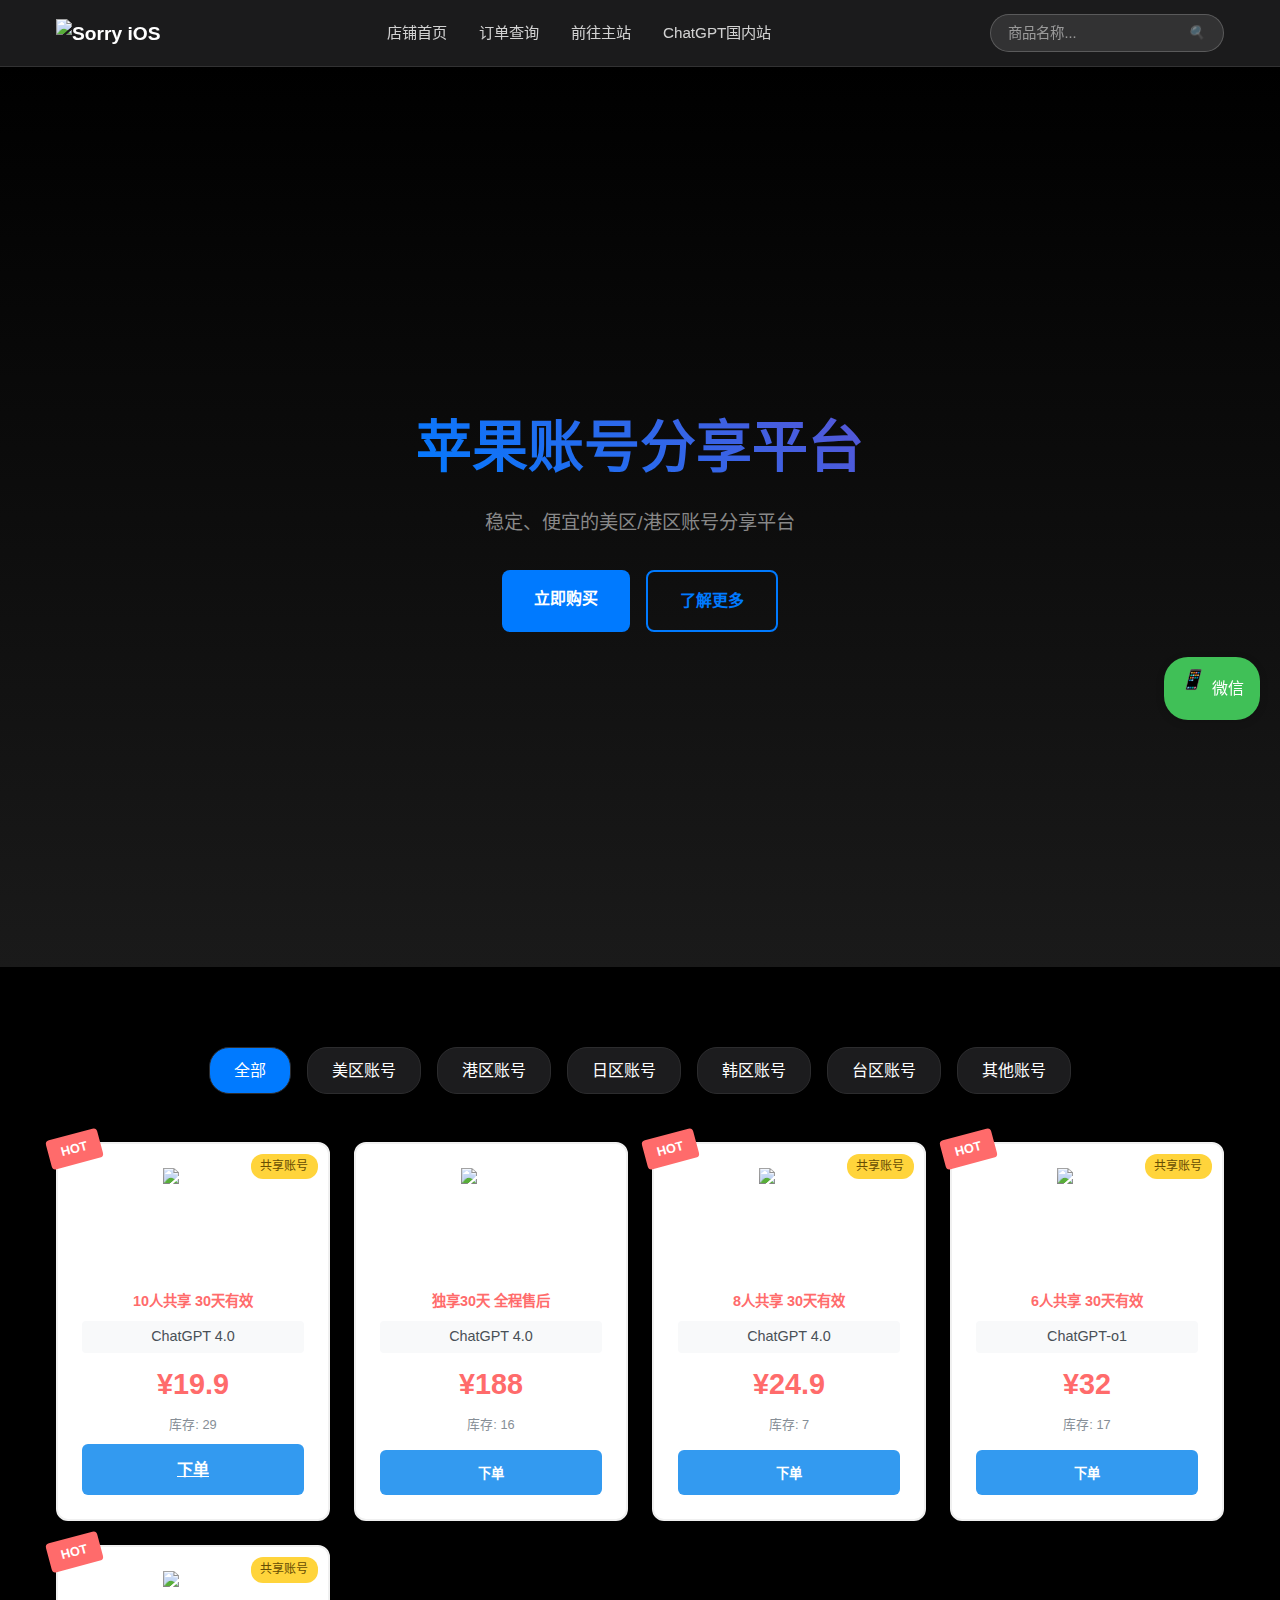
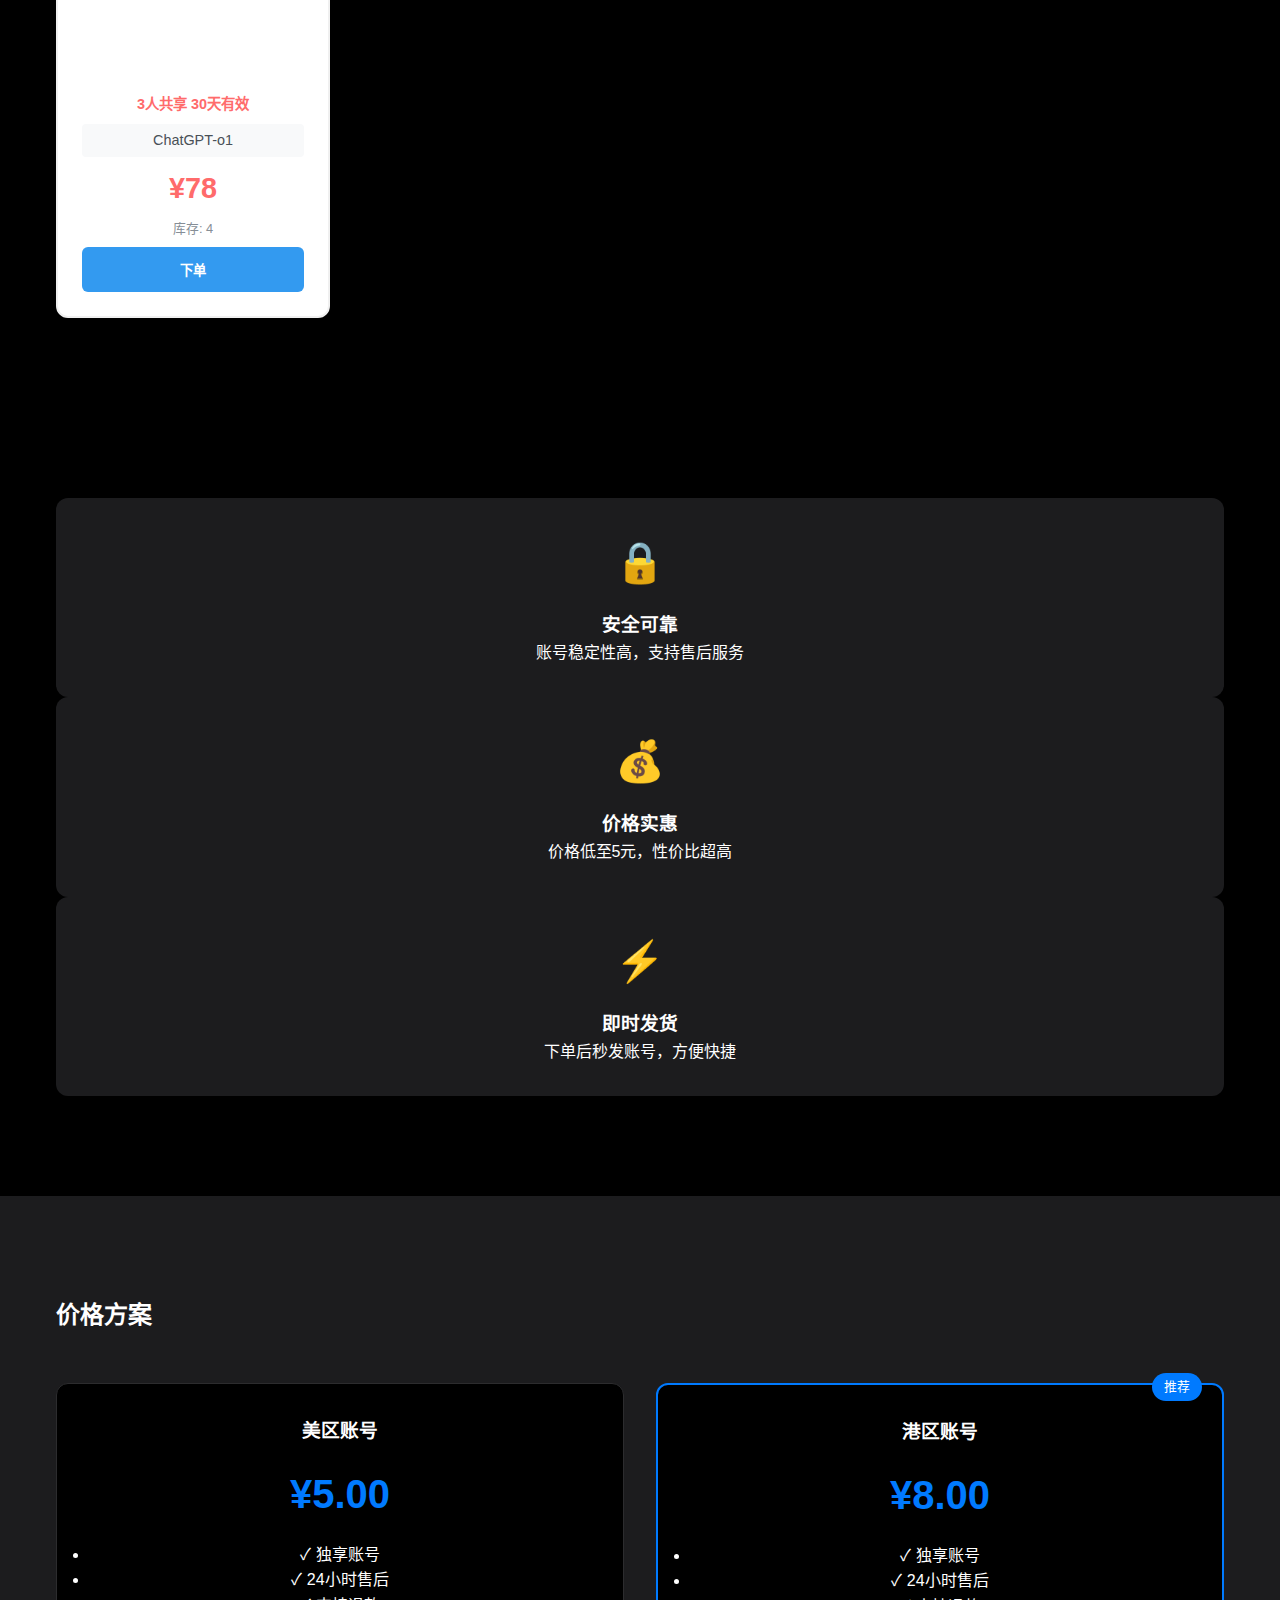
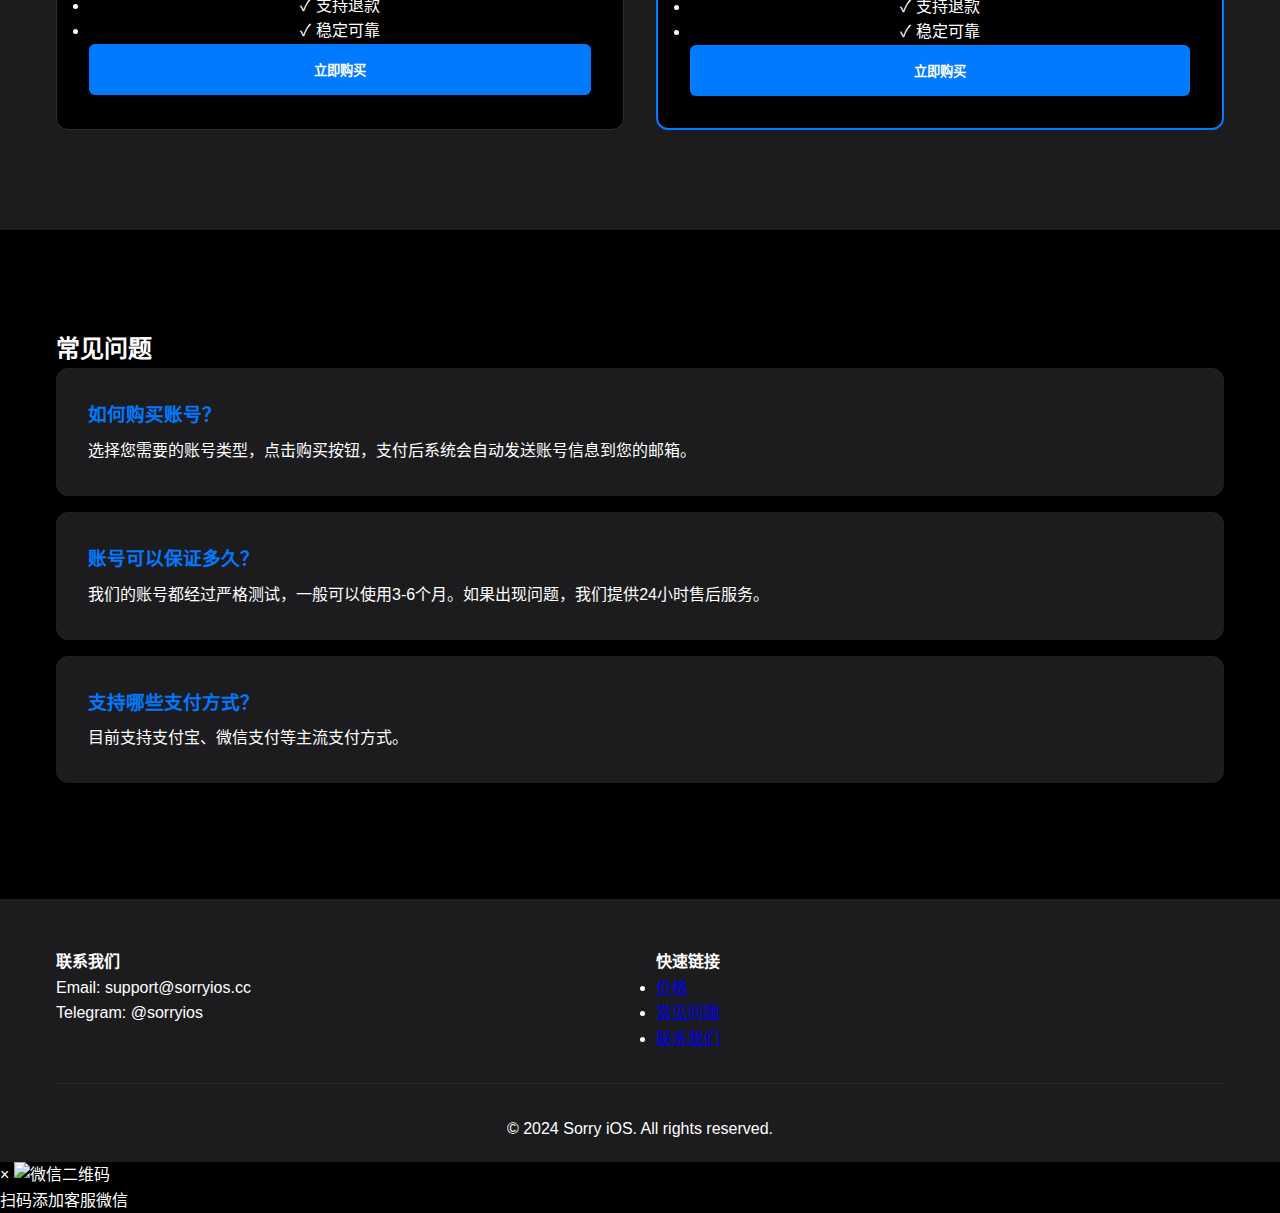
==== commit d75d76fe: "回退版本" ====
--- a/index.html
+++ b/index.html
@@ -3,101 +3,8 @@
 <head>
     <meta charset="UTF-8">
     <meta name="viewport" content="width=device-width, initial-scale=1.0">
-    <!-- SEO Meta 标签 -->
-    <title>Sorry iOS - 最便宜的ChatGPT账号共享平台 | 苹果账号分享</title>
-    <meta name="description" content="Sorry iOS 提供最便宜的 ChatGPT Plus 共享账号，价格低至19.9元。支持 GPT4.0、GPT4-turbo、DALL-E3，稳定可靠，24小时售后服务。">
-    <meta name="keywords" content="ChatGPT账号,ChatGPT Plus共享,GPT4账号,ChatGPT会员,ChatGPT平价,苹果账号,美区账号,港区账号">
-    
-    <!-- Open Graph / Facebook -->
-    <meta property="og:type" content="website">
-    <meta property="og:url" content="https://chunlinj-testweb-67.deno.dev/">
-    <meta property="og:title" content="Sorry iOS - 最便宜的ChatGPT账号共享平台">
-    <meta property="og:description" content="提供最便宜的 ChatGPT Plus 共享账号，价格低至19.9元。支持 GPT4.0、GPT4-turbo、DALL-E3">
-    <meta property="og:image" content="https://chunlinj-testweb-67.deno.dev/images/og-image.jpg">
-
-    <!-- Twitter -->
-    <meta property="twitter:card" content="summary_large_image">
-    <meta property="twitter:url" content="https://chunlinj-testweb-67.deno.dev/">
-    <meta property="twitter:title" content="Sorry iOS - 最便宜的ChatGPT账号共享平台">
-    <meta property="twitter:description" content="提供最便宜的 ChatGPT Plus 共享账号，价格低至19.9元。支持 GPT4.0、GPT4-turbo、DALL-E3">
-    <meta property="twitter:image" content="https://chunlinj-testweb-67.deno.dev/images/og-image.jpg">
-
-    <!-- 规范链接 -->
-    <link rel="canonical" href="https://chunlinj-testweb-67.deno.dev/">
-    
-    <!-- 其他优化 -->
-    <meta name="robots" content="index, follow">
-    <meta name="googlebot" content="index, follow">
+    <title>Sorry iOS - 苹果账号分享平台</title>
     <link rel="stylesheet" href="styles.css">
-
-    <!-- 在 head 中添加 -->
-    <script type="application/ld+json">
-    {
-      "@context": "https://schema.org",
-      "@type": "Organization",
-      "name": "Sorry iOS",
-      "url": "https://chunlinj-testweb-67.deno.dev",
-      "logo": "https://chunlinj-testweb-67.deno.dev/images/logo.png",
-      "description": "提供最便宜的 ChatGPT Plus 共享账号，价格低至19.9元。",
-      "sameAs": [
-        "https://twitter.com/sorryios",
-        "https://t.me/sorryios"
-      ]
-    }
-    </script>
-
-    <script type="application/ld+json">
-    {
-      "@context": "https://schema.org",
-      "@type": "WebSite",
-      "name": "Sorry iOS",
-      "url": "https://chunlinj-testweb-67.deno.dev",
-      "potentialAction": {
-        "@type": "SearchAction",
-        "target": "https://chunlinj-testweb-67.deno.dev/search?q={search_term_string}",
-        "query-input": "required name=search_term_string"
-      }
-    }
-    </script>
-
-    <script type="application/ld+json">
-    {
-      "@context": "https://schema.org",
-      "@type": "Store",
-      "name": "Sorry iOS",
-      "image": "https://chunlinj-testweb-67.deno.dev/images/logo.png",
-      "description": "提供最便宜的 ChatGPT Plus 共享账号，价格低至19.9元。",
-      "address": {
-        "@type": "PostalAddress",
-        "addressCountry": "CN"
-      },
-      "priceRange": "¥¥",
-      "openingHours": "Mo-Su 00:00-24:00",
-      "telephone": "+86-13800138000",
-      "hasMap": "https://chunlinj-testweb-67.deno.dev/contact",
-      "offers": {
-        "@type": "AggregateOffer",
-        "lowPrice": "19.90",
-        "highPrice": "188.00",
-        "priceCurrency": "CNY",
-        "offerCount": "5"
-      }
-    }
-    </script>
-
-    <!-- 预加载关键资源 -->
-    <link rel="preload" href="styles.css" as="style">
-    <link rel="preload" href="/components/float-buttons.css" as="style">
-    <link rel="preload" href="/components/float-buttons.js" as="script">
-
-    <!-- 延迟加载非关键 JavaScript -->
-    <script defer src="/components/float-buttons.js"></script>
-
-    <!-- 添加 PWA 支持 -->
-    <link rel="manifest" href="/manifest.json">
-    <meta name="theme-color" content="#007AFF">
-
-    <meta name="google-site-verification" content="your-verification-code" />
 </head>
 <body>
     <header>
@@ -108,7 +15,7 @@
                 </a>
             </div>
             <div class="nav-center">
-                <a href="/" class="nav-item">店铺首页1111aaa</a>
+                <a href="/" class="nav-item">店铺首页</a>
                 <a href="/orders" class="nav-item">订单查询</a>
                 <a href="https://main.sorryios.cc" class="nav-item">前往主站</a>
                 <a href="https://chat.sorryios.cc" class="nav-item">ChatGPT国内站</a>
@@ -289,24 +196,6 @@
                         <h3>支持哪些支付方式？</h3>
                         <p>目前支持支付宝、微信支付等主流支付方式。</p>
                     </div>
-                </div>
-            </div>
-        </section>
-
-        <section id="blog" class="blog-section">
-            <div class="container">
-                <h2>最新文章</h2>
-                <div class="blog-grid">
-                    <article class="blog-post">
-                        <h3>如何正确使用 ChatGPT Plus 账号</h3>
-                        <p>详细介绍 ChatGPT Plus 的各项功能，包括 GPT4、DALL-E3 等高级特性的使用方法...</p>
-                        <a href="/blog/how-to-use-chatgpt-plus" class="read-more">阅读更多</a>
-                    </article>
-                    <article class="blog-post">
-                        <h3>ChatGPT Plus 与免费版本的区别</h3>
-                        <p>深入对比 ChatGPT Plus 和免费版本的功能差异，帮助您做出更明智的选择...</p>
-                        <a href="/blog/chatgpt-plus-vs-free" class="read-more">阅读更多</a>
-                    </article>
                 </div>
             </div>
         </section>
@@ -357,14 +246,5 @@
             new FloatButtons();
         });
     </script>
-
-    <!-- 在 body 中使用更多语义化标签 -->
-    <article class="product-card">
-        <h2 class="product-title">ChatGPT Plus</h2>
-        <div class="product-meta">
-            <span class="price">¥19.9</span>
-            <span class="stock">库存: 29</span>
-        </div>
-    </article>
 </body>
 </html> 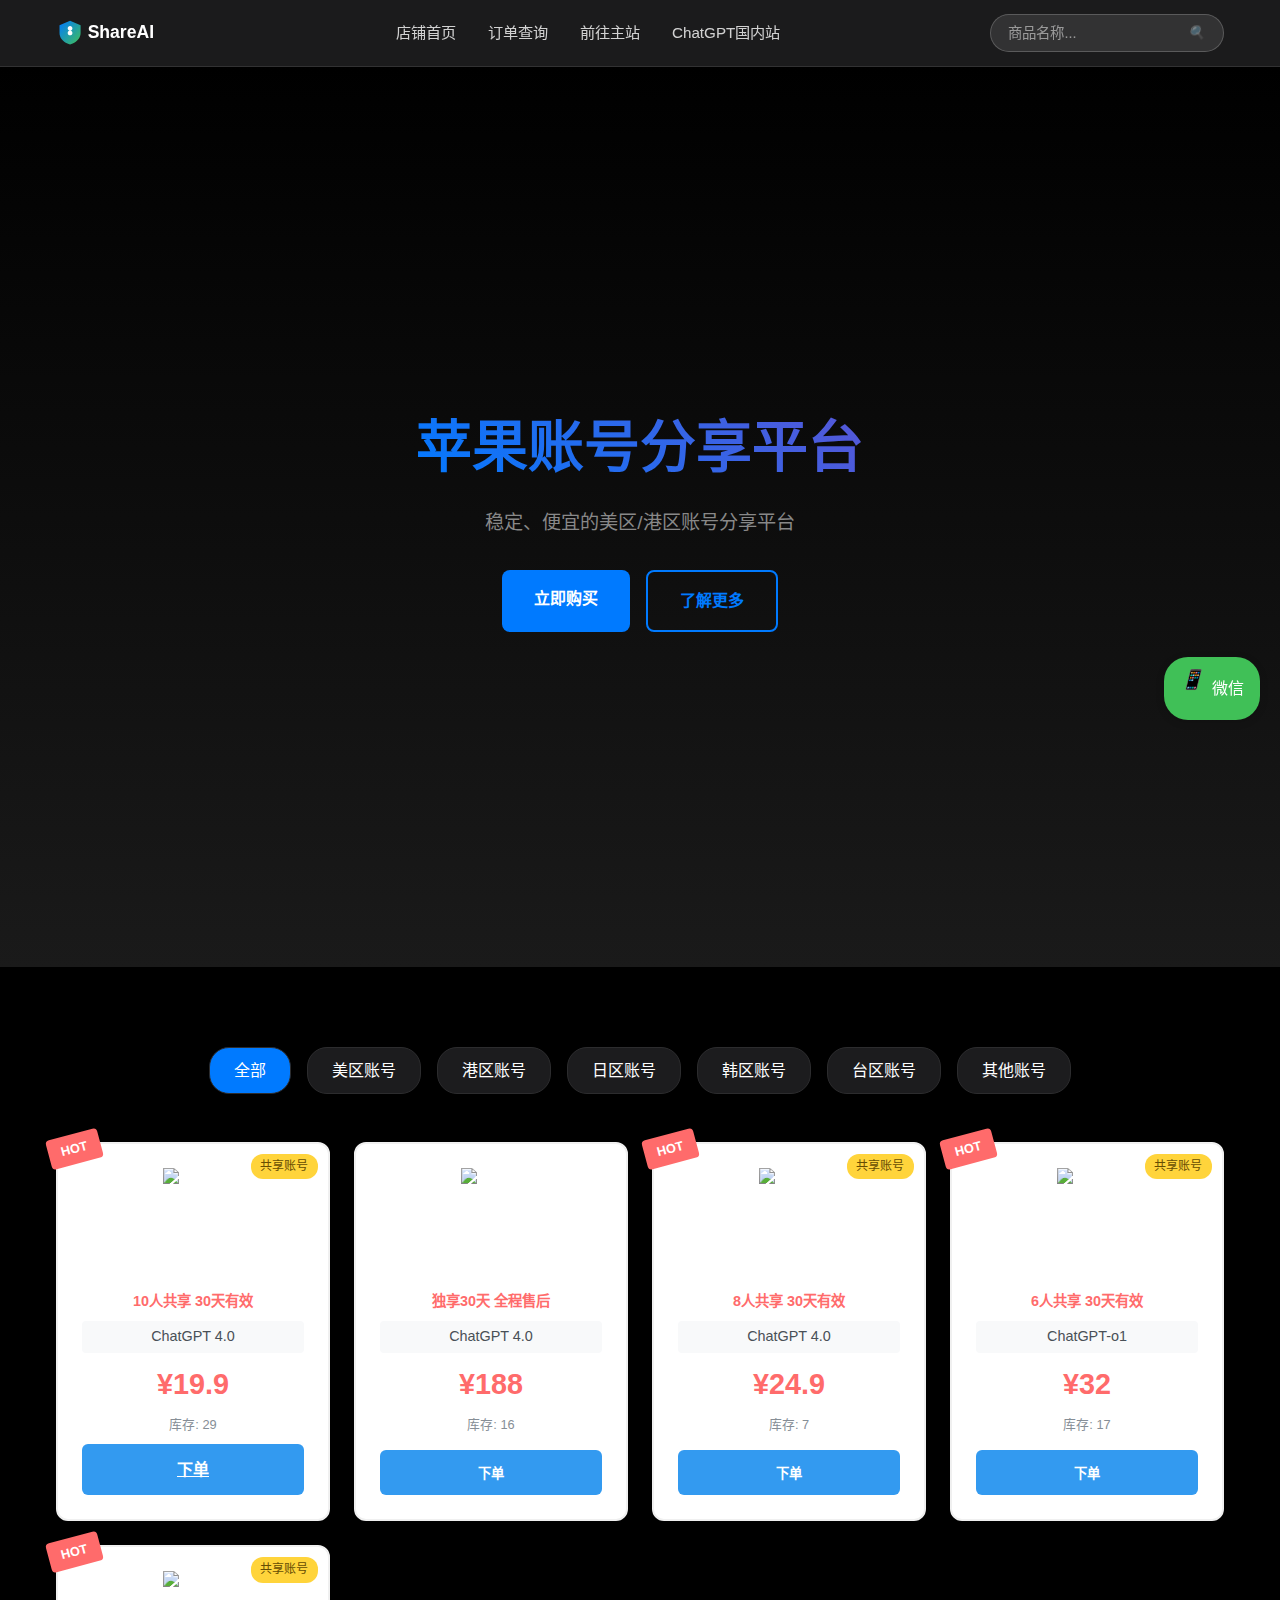
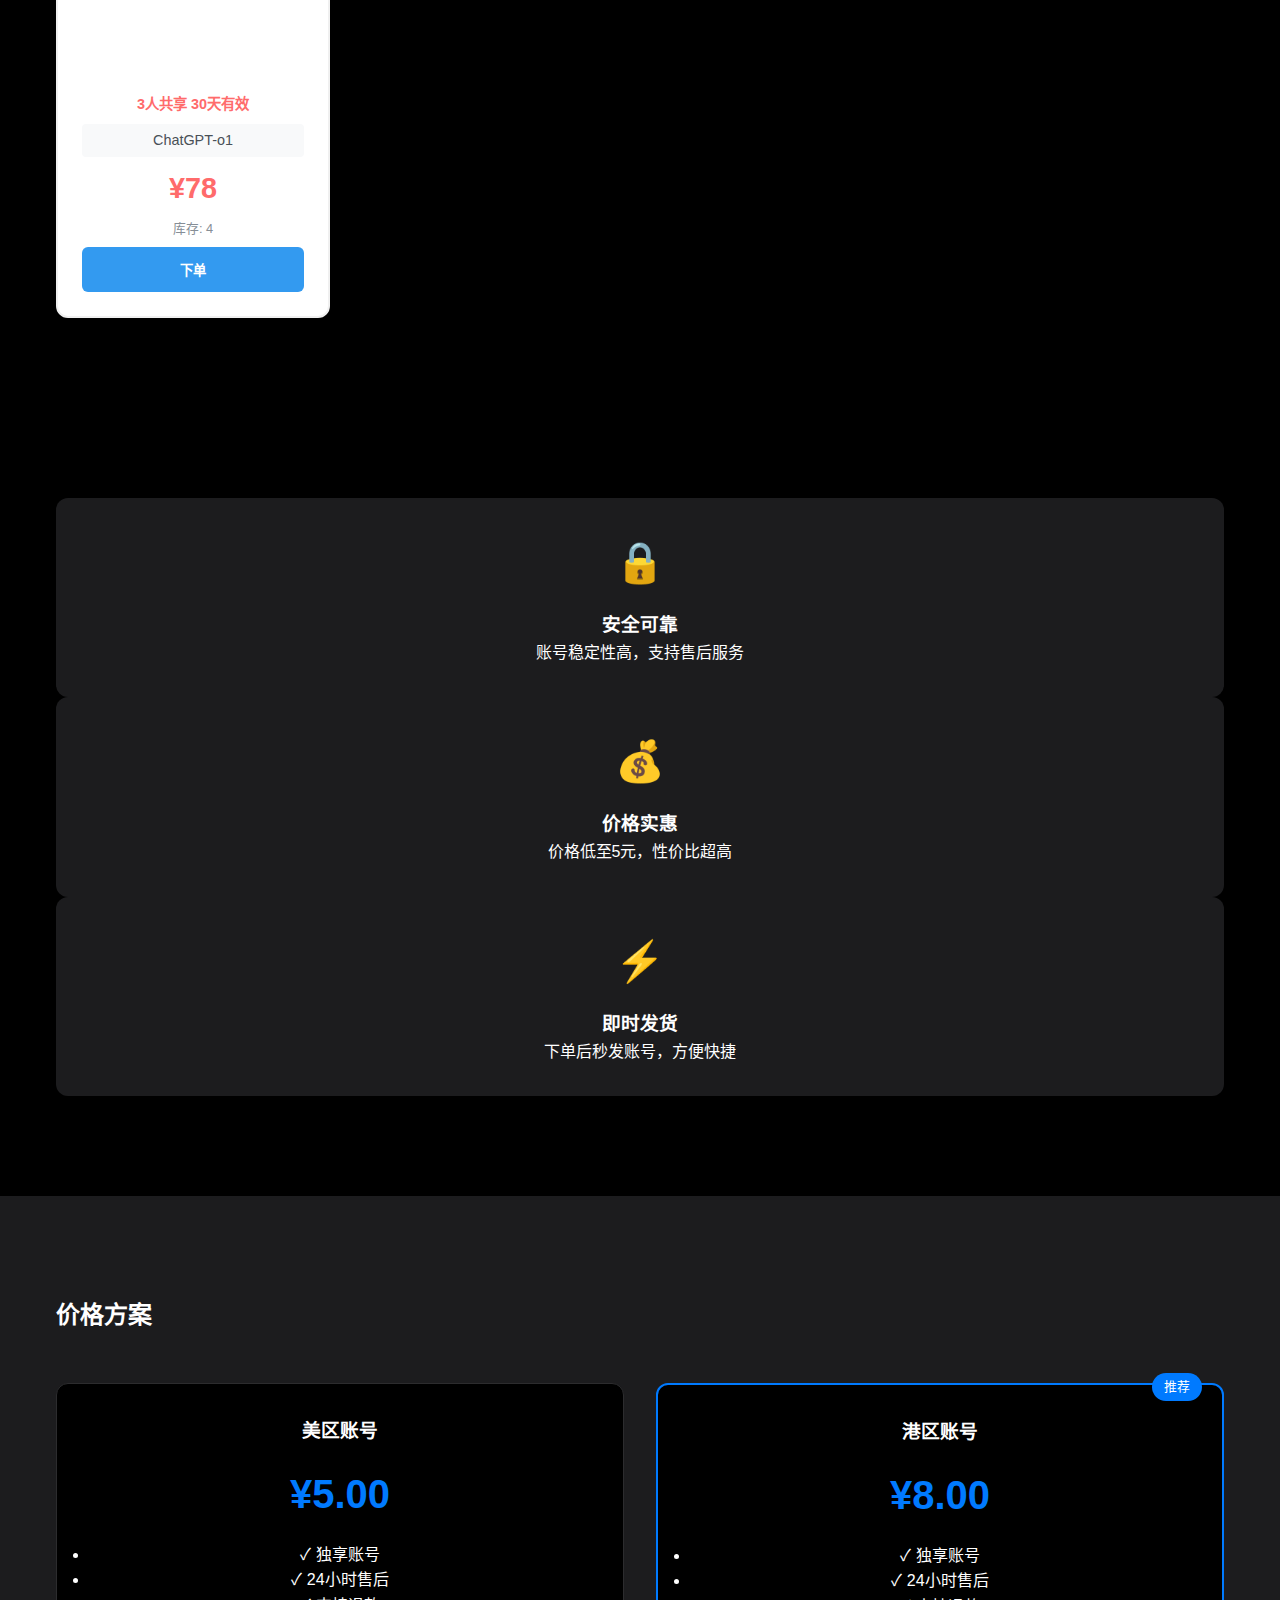
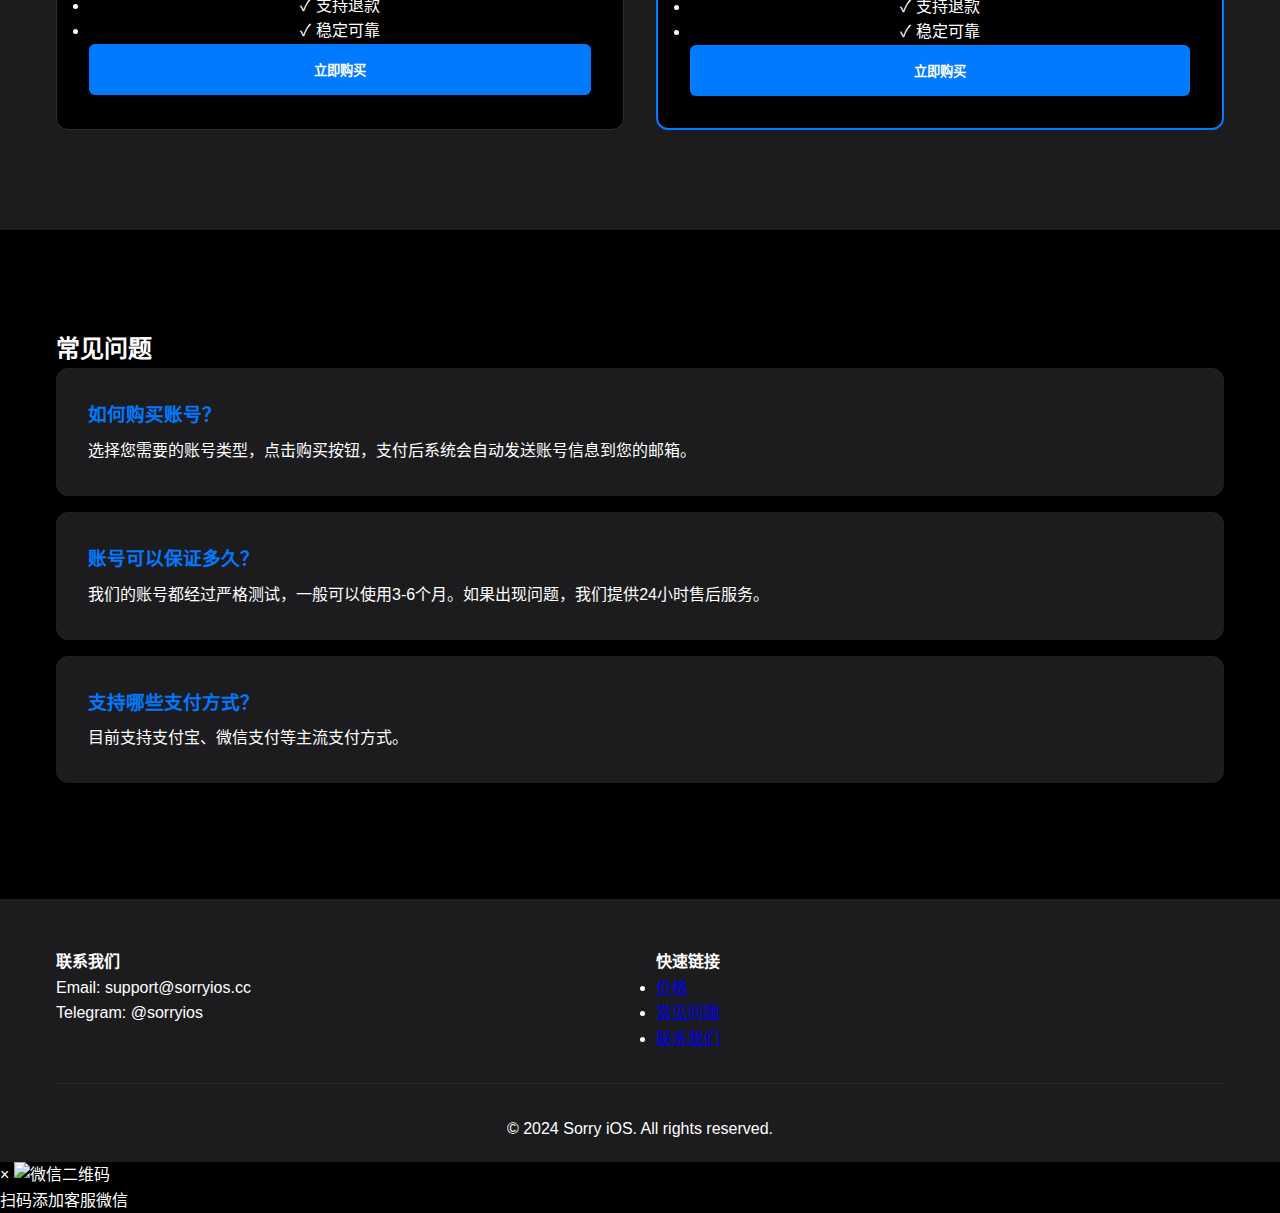
==== commit 9c99d661: "SEO优化sitmap。xml" ====
--- a/index.html
+++ b/index.html
@@ -3,15 +3,61 @@
 <head>
     <meta charset="UTF-8">
     <meta name="viewport" content="width=device-width, initial-scale=1.0">
-    <title>Sorry iOS - 苹果账号分享平台</title>
+    <title>ShareAI - AI账号共享平台 | ChatGPT账号 | 稳定便宜的账号分享</title>
+    
+    <!-- SEO Meta 标签 -->
+    <meta name="description" content="ShareAI是专业的AI账号共享平台，提供ChatGPT Plus、Midjourney等AI工具账号，价格实惠，即时发货，7x24小时售后服务。">
+    <meta name="keywords" content="ChatGPT账号,AI账号共享,ChatGPT Plus,Midjourney账号,AI工具,账号分享,ChatGPT共享号">
+    <meta name="author" content="ShareAI">
+    
+    <!-- Open Graph / Facebook -->
+    <meta property="og:type" content="website">
+    <meta property="og:url" content="https://aishophub.cn/">
+    <meta property="og:title" content="ShareAI - AI账号共享平台 | ChatGPT账号 | 稳定便宜的账号分享">
+    <meta property="og:description" content="ShareAI是专业的AI账号共享平台，提供ChatGPT Plus、Midjourney等AI工具账号，价格实惠，即时发货，7x24小时售后服务。">
+    <meta property="og:image" content="https://aishophub.cn/public/images/og-image.jpg">
+
+    <!-- Twitter -->
+    <meta property="twitter:card" content="summary_large_image">
+    <meta property="twitter:url" content="https://aishophub.cn/">
+    <meta property="twitter:title" content="ShareAI - AI账号共享平台 | ChatGPT账号 | 稳定便宜的账号分享">
+    <meta property="twitter:description" content="ShareAI是专业的AI账号共享平台，提供ChatGPT Plus、Midjourney等AI工具账号，价格实惠，即时发货，7x24小时售后服务。">
+    <meta property="twitter:image" content="https://aishophub.cn/public/images/og-image.jpg">
+
+    <!-- Favicon -->
+    <link rel="icon" type="image/svg+xml" href="/public/images/favicon.svg">
+    <link rel="alternate icon" type="image/png" href="/public/images/favicon.png">
+    
+    <!-- 规范链接 -->
+    <link rel="canonical" href="https://aishophub.cn/">
+
     <link rel="stylesheet" href="styles.css">
+
+    <!-- Google Analytics -->
+    <script async src="https://www.googletagmanager.com/gtag/js?id=G-XXXXXXXXXX"></script>
+    <script>
+      window.dataLayer = window.dataLayer || [];
+      function gtag(){dataLayer.push(arguments);}
+      gtag('js', new Date());
+      gtag('config', 'G-XXXXXXXXXX');
+    </script>
+
+    <!-- 在其他 meta 标签后添加 Google Search Console 验证标签 -->
+    <meta name="google-site-verification" content="你的验证码" />
+
+    <!-- 在 head 中添加语言和区域设置 -->
+    <link rel="alternate" hreflang="zh-CN" href="https://aishophub.cn/" />
+
+    <!-- 添加预连接以提高性能 -->
+    <link rel="preconnect" href="https://www.googletagmanager.com">
+    <link rel="preconnect" href="https://www.google-analytics.com">
 </head>
 <body>
     <header>
         <nav class="nav-container">
             <div class="nav-left">
                 <a href="/" class="logo">
-                    <img src="path/to/logo.png" alt="Sorry iOS">
+                    <img src="/public/images/logo.svg" alt="ShareAI" height="32">
                 </a>
             </div>
             <div class="nav-center">
@@ -246,5 +292,27 @@
             new FloatButtons();
         });
     </script>
+
+    <!-- 在 body 结束标签前添加 -->
+    <script type="application/ld+json">
+    {
+        "@context": "https://schema.org",
+        "@type": "Organization",
+        "name": "ShareAI",
+        "url": "https://aishophub.cn",
+        "logo": "https://aishophub.cn/public/images/logo.svg",
+        "description": "专业的AI账号共享平台，提供ChatGPT Plus、Midjourney等AI工具账号",
+        "address": {
+            "@type": "PostalAddress",
+            "addressCountry": "CN"
+        },
+        "contactPoint": {
+            "@type": "ContactPoint",
+            "telephone": "",
+            "contactType": "customer service",
+            "availableLanguage": ["Chinese", "English"]
+        }
+    }
+    </script>
 </body>
 </html> 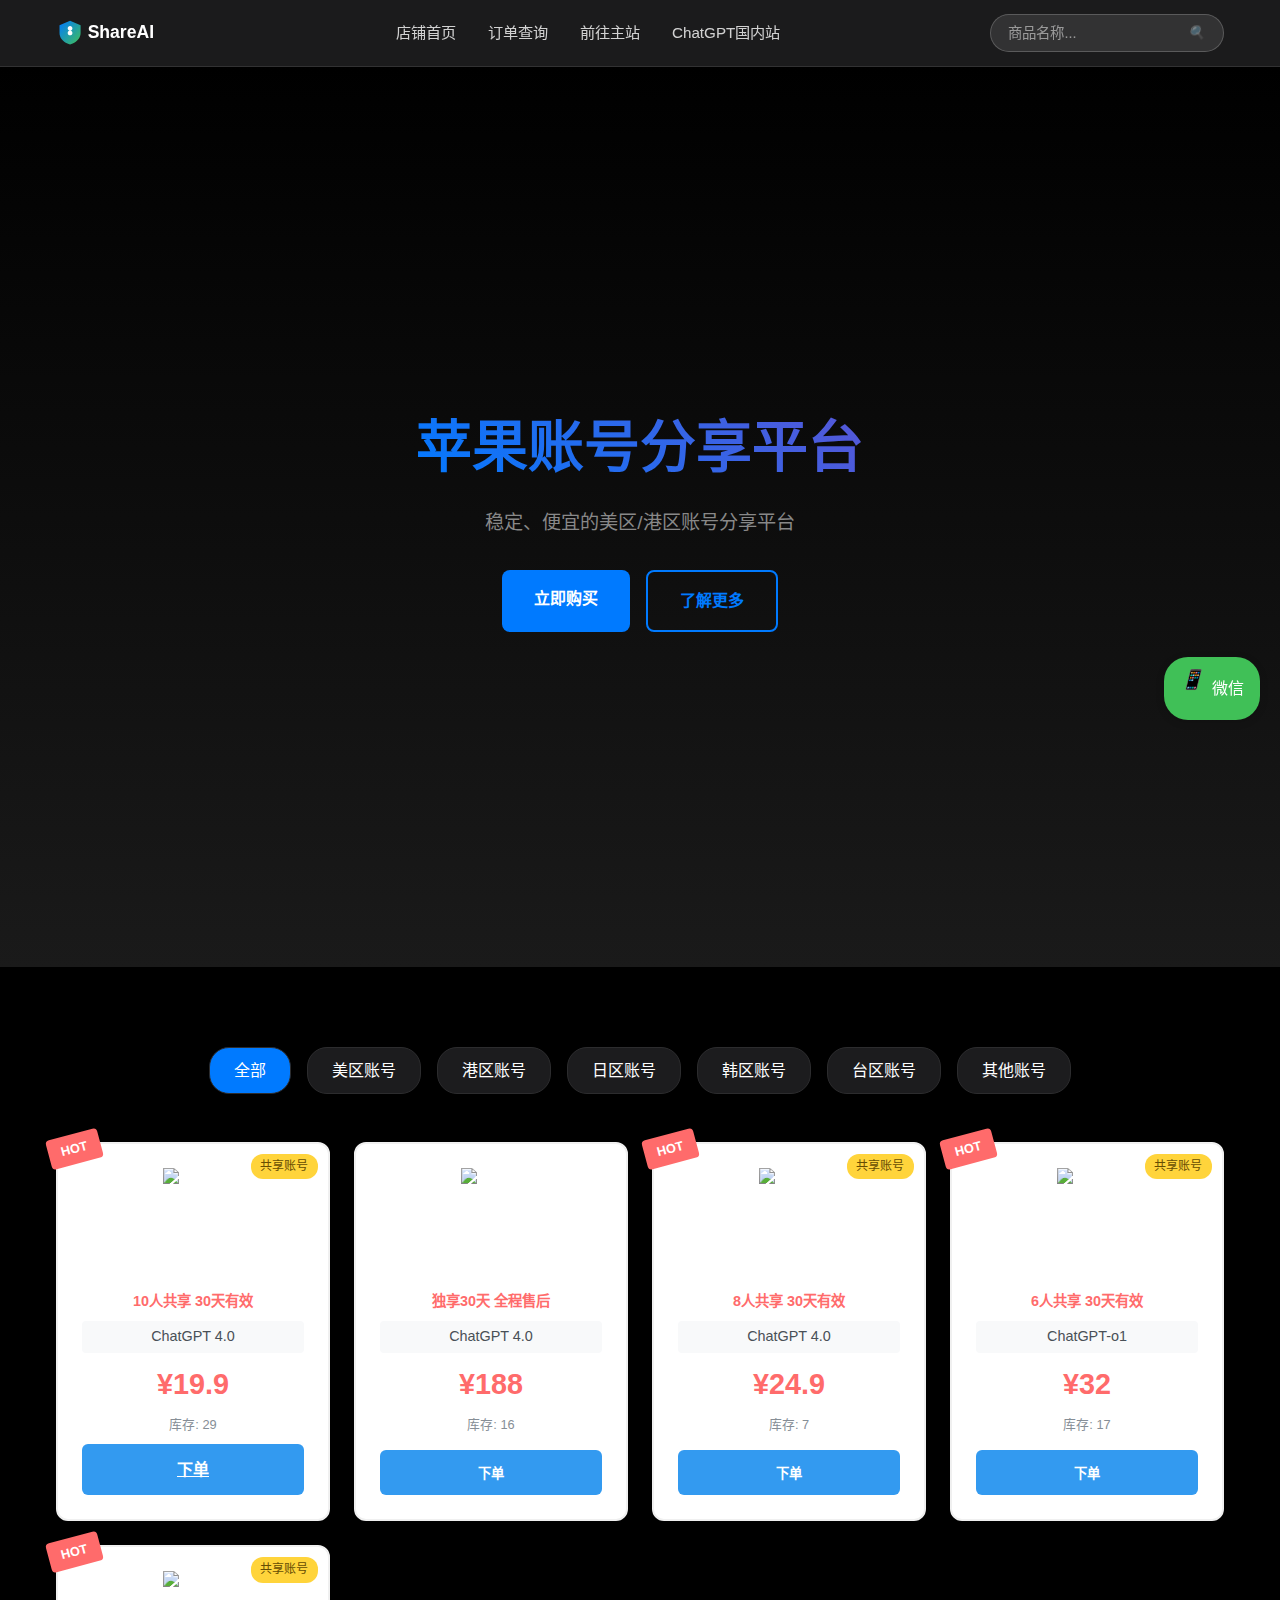
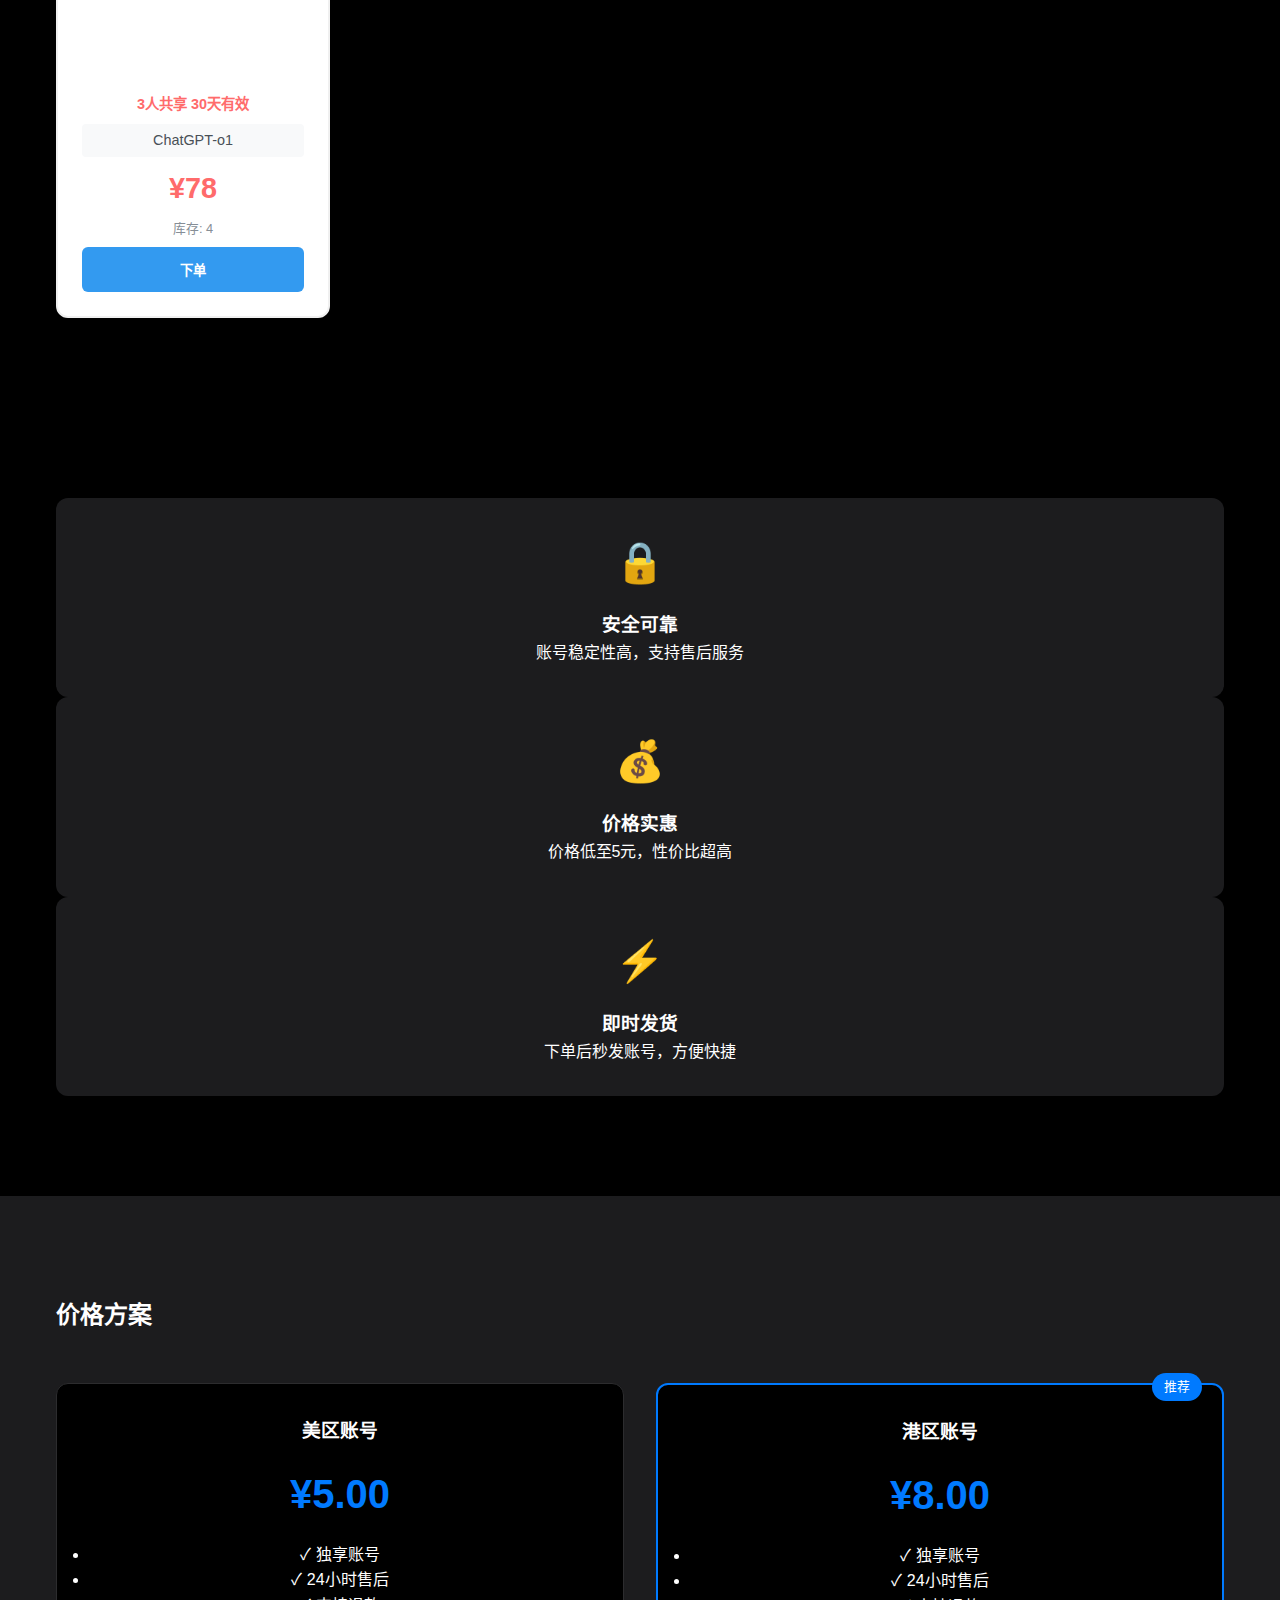
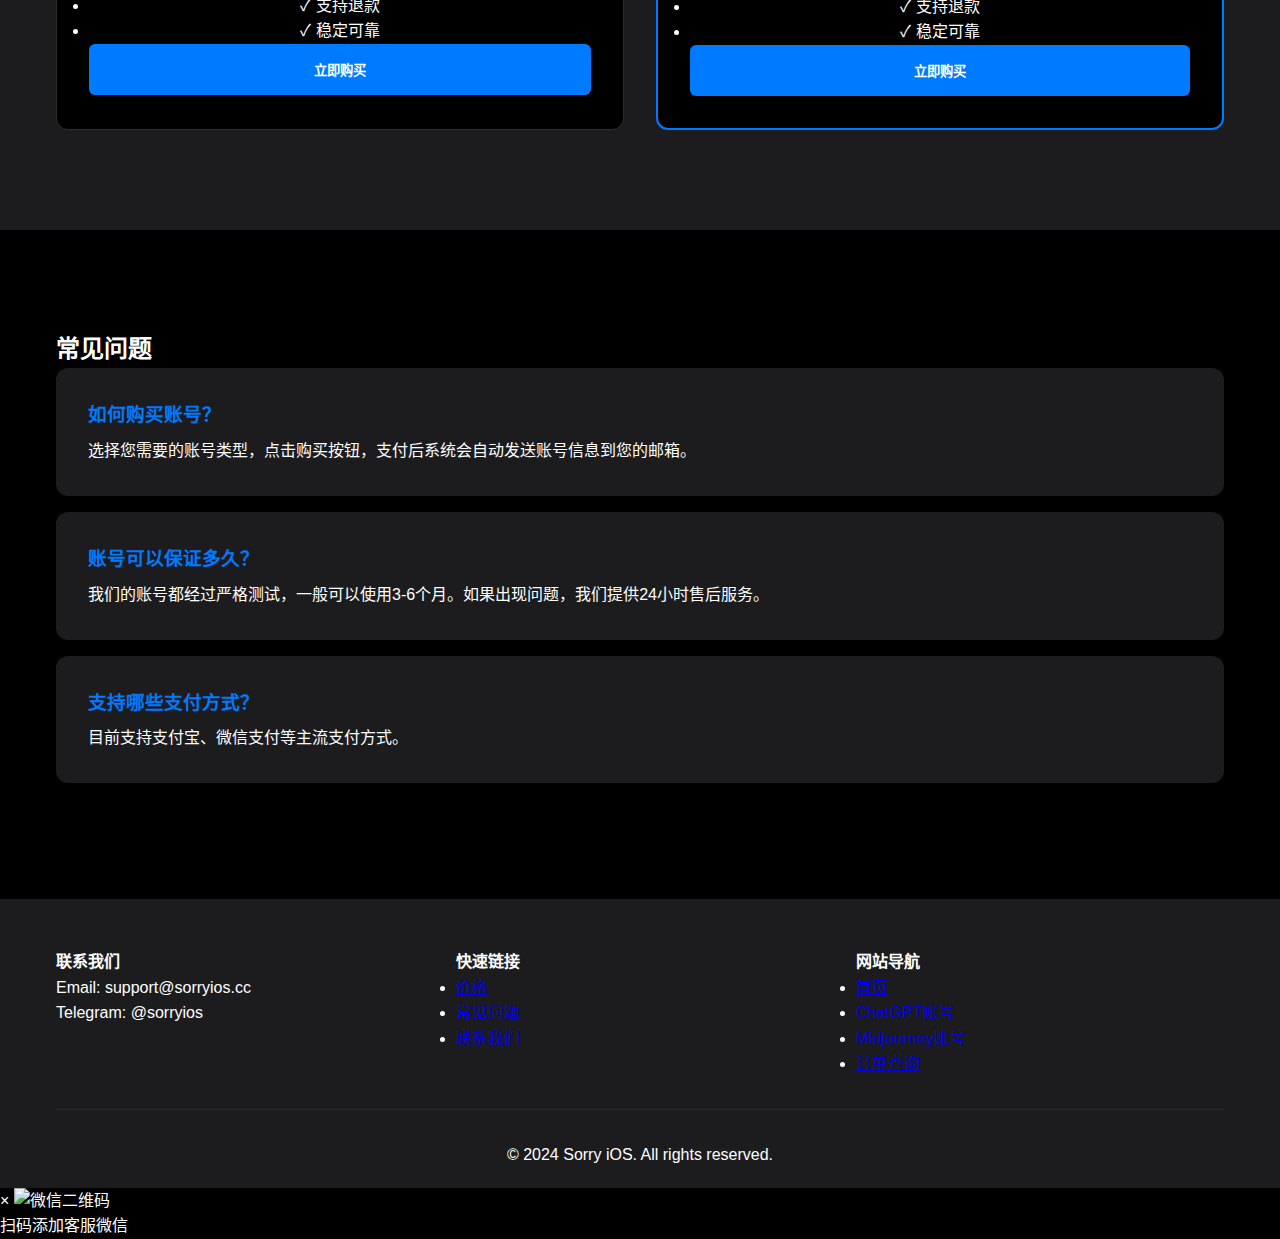
==== commit 368ef403: "百度站点验证" ====
--- a/index.html
+++ b/index.html
@@ -3,11 +3,18 @@
 <head>
     <meta charset="UTF-8">
     <meta name="viewport" content="width=device-width, initial-scale=1.0">
-    <title>ShareAI - AI账号共享平台 | ChatGPT账号 | 稳定便宜的账号分享</title>
+    
+    <!-- 百度站长验证 -->
+    <meta name="baidu-site-verification" content="codeva-hU3un3l1S" />
+    
+    <!-- Google Search Console 验证 -->
+    <meta name="google-site-verification" content="你的验证码" />
+    
+    <title>ShareAI - ChatGPT账号共享平台 | AI工具账号购买 | 稳定便宜</title>
     
     <!-- SEO Meta 标签 -->
-    <meta name="description" content="ShareAI是专业的AI账号共享平台，提供ChatGPT Plus、Midjourney等AI工具账号，价格实惠，即时发货，7x24小时售后服务。">
-    <meta name="keywords" content="ChatGPT账号,AI账号共享,ChatGPT Plus,Midjourney账号,AI工具,账号分享,ChatGPT共享号">
+    <meta name="description" content="ShareAI提供ChatGPT Plus账号、Midjourney会员账号等AI工具账号，价格实惠，即时发货，24小时售后服务。最低19.9元即可体验ChatGPT4.0，支持支付宝、微信支付。">
+    <meta name="keywords" content="ChatGPT账号,ChatGPT Plus,ChatGPT4.0,AI账号,Midjourney账号,账号共享,ChatGPT共享号,AI工具,GPT会员,ChatGPT会员购买">
     <meta name="author" content="ShareAI">
     
     <!-- Open Graph / Facebook -->
@@ -261,6 +268,15 @@
                         <li><a href="#price">价格</a></li>
                         <li><a href="#faq">常见问题</a></li>
                         <li><a href="#contact">联系我们</a></li>
+                    </ul>
+                </div>
+                <div class="footer-section">
+                    <h4>网站导航</h4>
+                    <ul>
+                        <li><a href="/">首页</a></li>
+                        <li><a href="/product-detail.html?id=1">ChatGPT账号</a></li>
+                        <li><a href="/product-detail.html?id=2">Midjourney账号</a></li>
+                        <li><a href="/orders">订单查询</a></li>
                     </ul>
                 </div>
             </div>
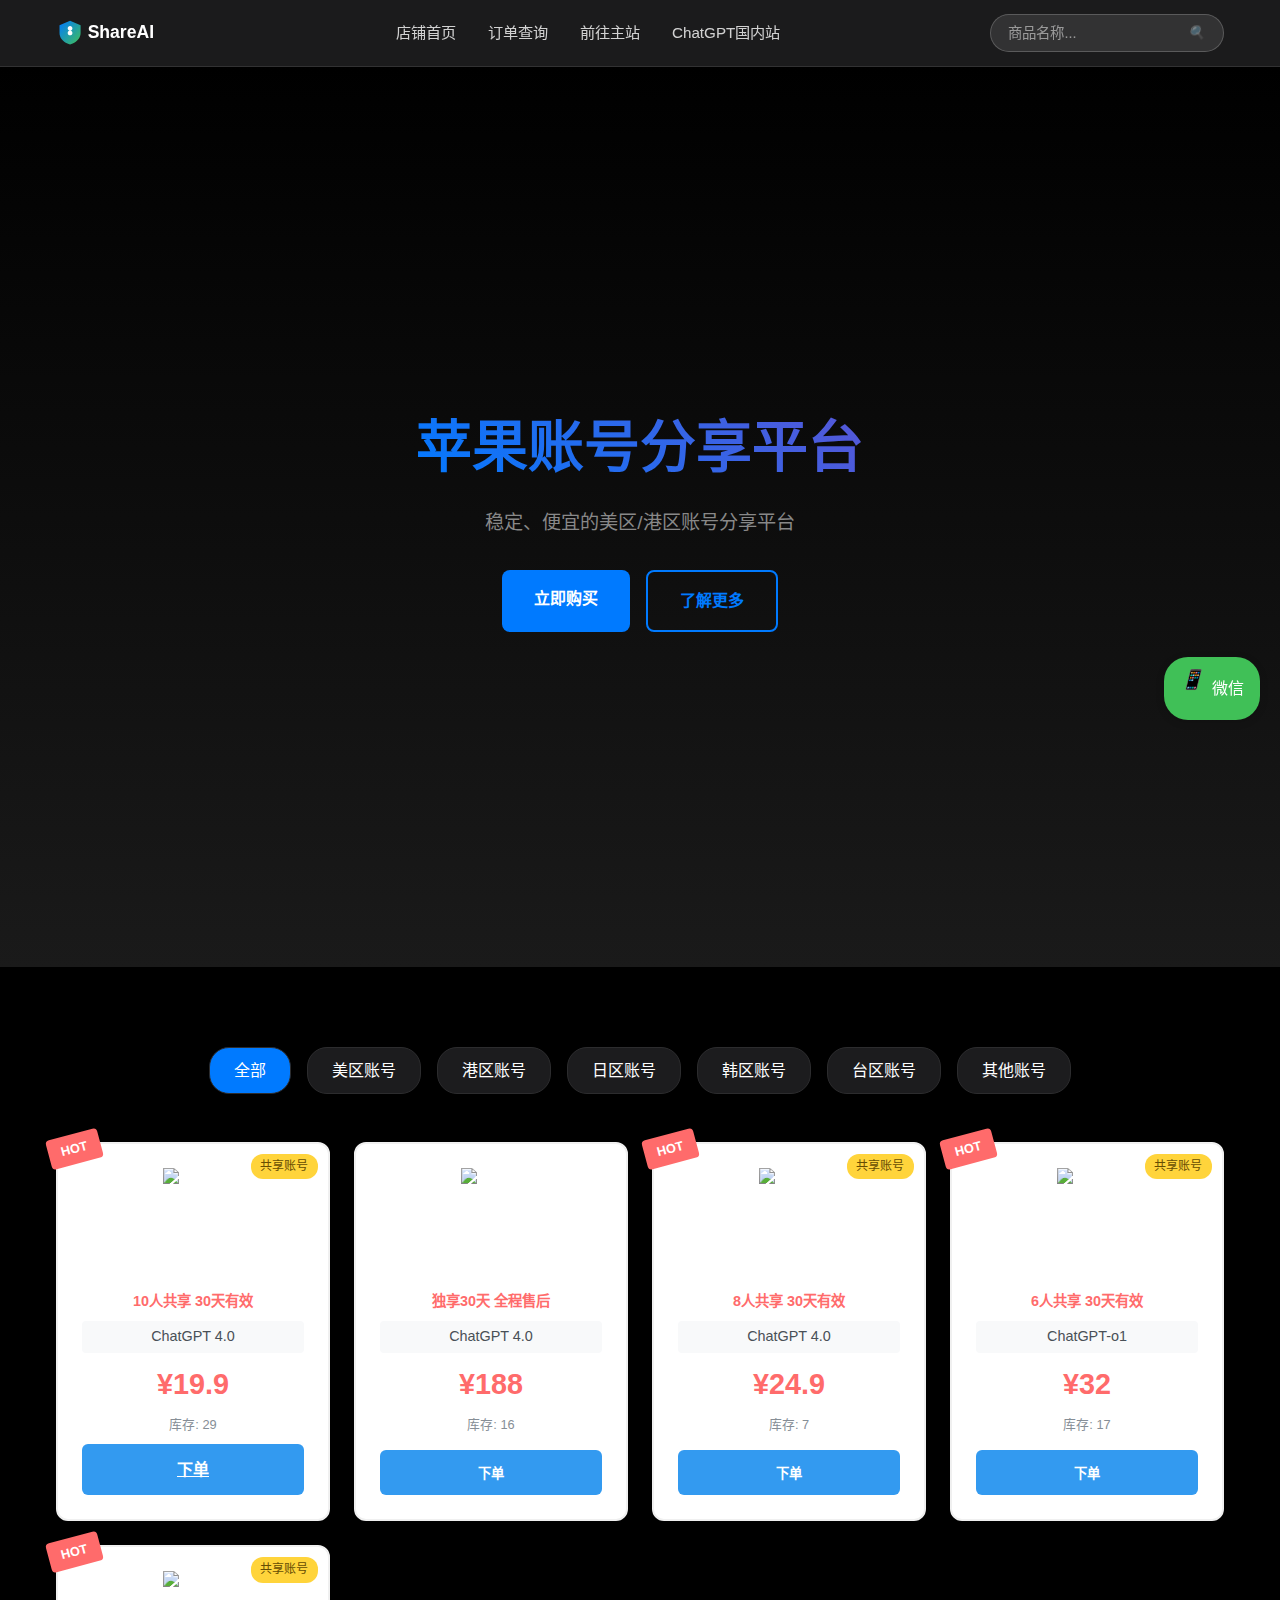
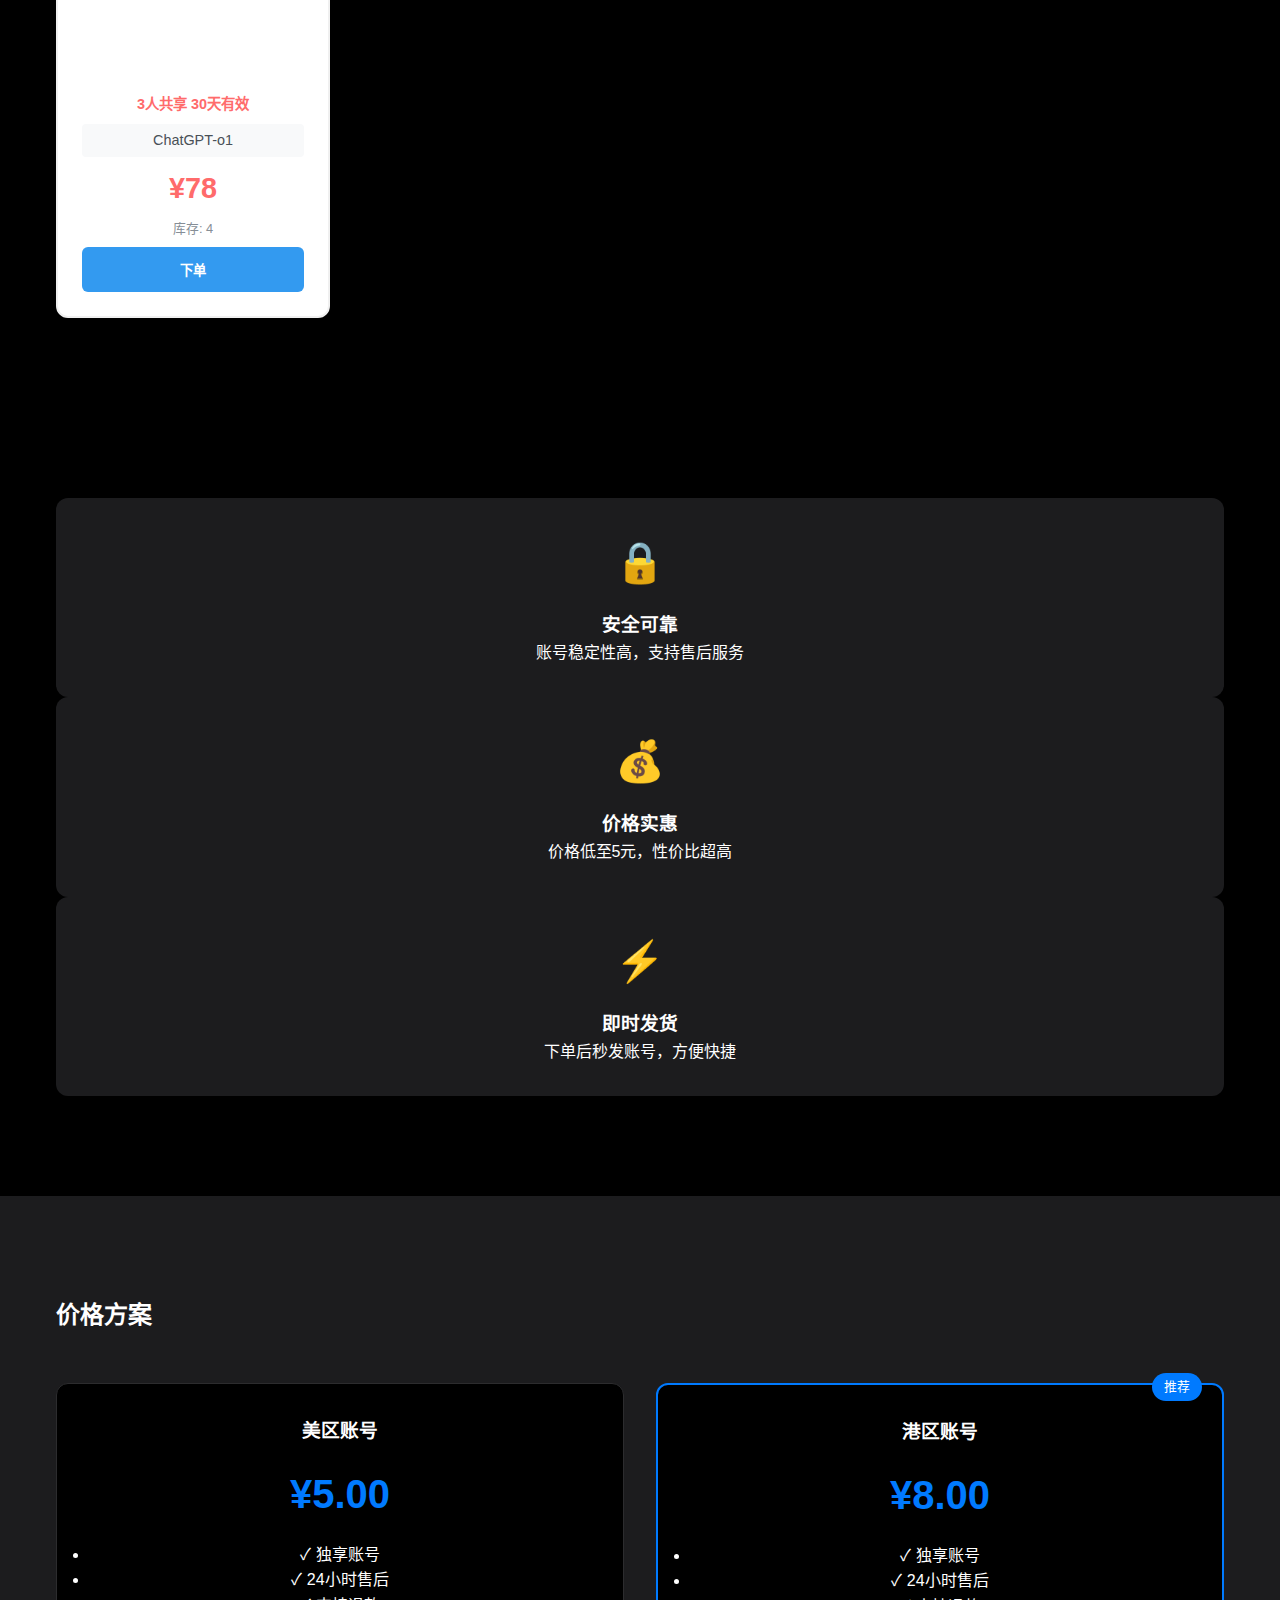
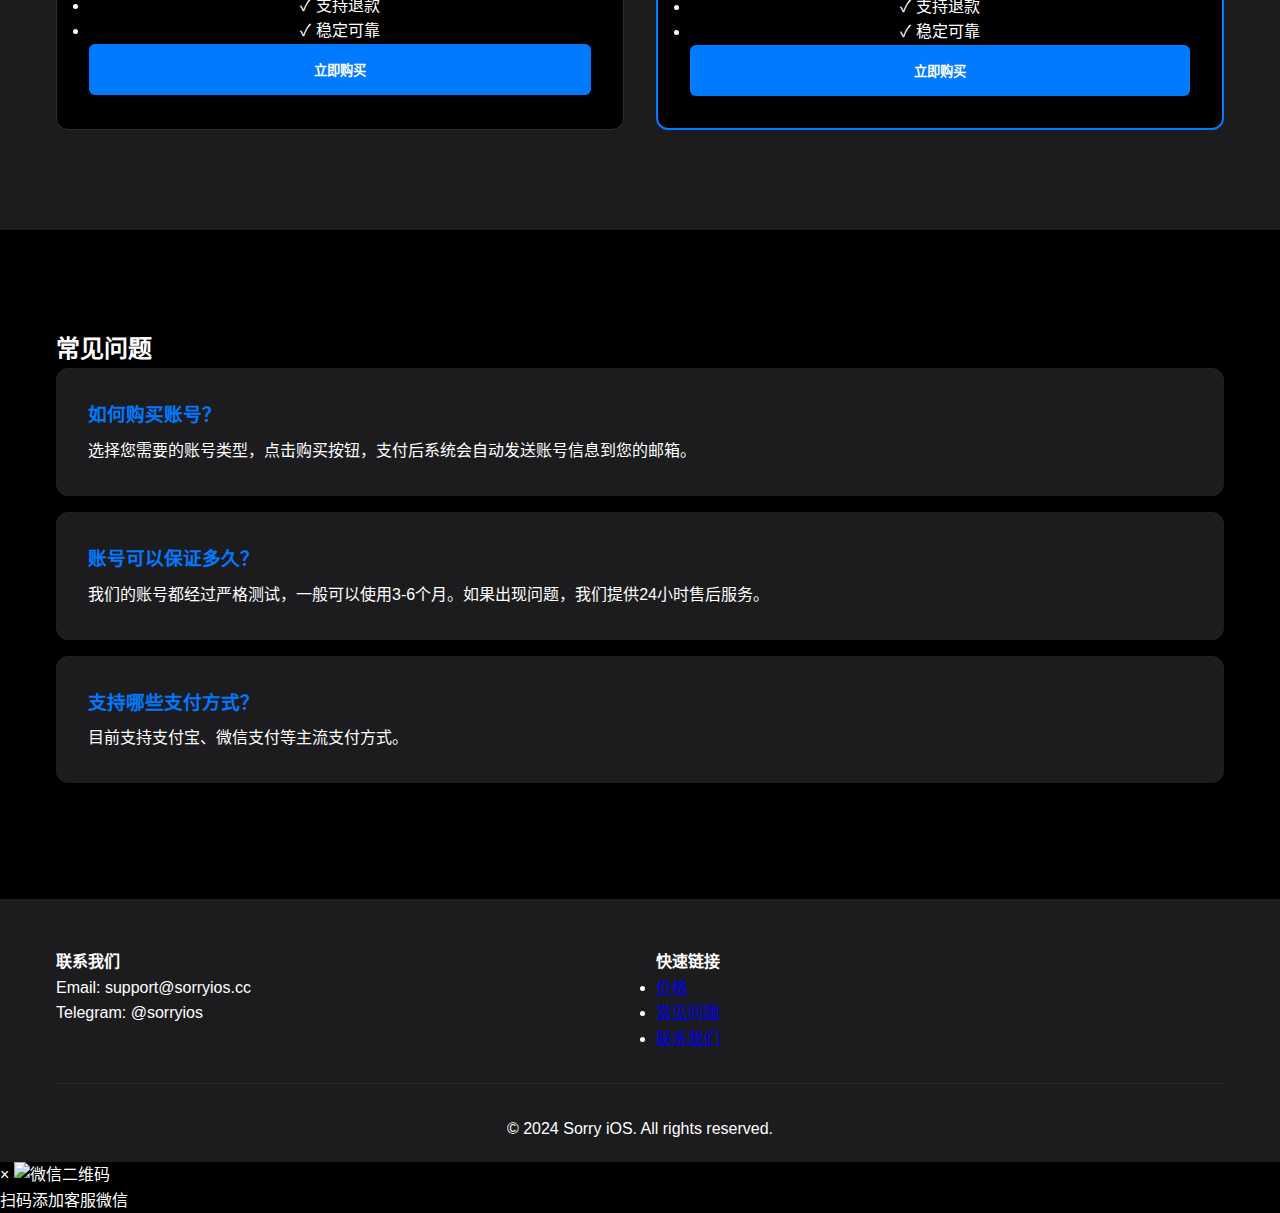
==== commit 88a47535: "百度验证2" ====
--- a/index.html
+++ b/index.html
@@ -3,18 +3,15 @@
 <head>
     <meta charset="UTF-8">
     <meta name="viewport" content="width=device-width, initial-scale=1.0">
+    <title>ShareAI - AI账号共享平台 | ChatGPT账号 | 稳定便宜的账号分享</title>
     
-    <!-- 百度站长验证 -->
-    <meta name="baidu-site-verification" content="codeva-hU3un3l1S" />
-    
-    <!-- Google Search Console 验证 -->
-    <meta name="google-site-verification" content="你的验证码" />
-    
-    <title>ShareAI - ChatGPT账号共享平台 | AI工具账号购买 | 稳定便宜</title>
+
+    <!-- 百度验证 -->
+    <meta name="baidu-site-verification" content="codeva-hU3un3ll1S" />
     
     <!-- SEO Meta 标签 -->
-    <meta name="description" content="ShareAI提供ChatGPT Plus账号、Midjourney会员账号等AI工具账号，价格实惠，即时发货，24小时售后服务。最低19.9元即可体验ChatGPT4.0，支持支付宝、微信支付。">
-    <meta name="keywords" content="ChatGPT账号,ChatGPT Plus,ChatGPT4.0,AI账号,Midjourney账号,账号共享,ChatGPT共享号,AI工具,GPT会员,ChatGPT会员购买">
+    <meta name="description" content="ShareAI是专业的AI账号共享平台，提供ChatGPT Plus、Midjourney等AI工具账号，价格实惠，即时发货，7x24小时售后服务。">
+    <meta name="keywords" content="ChatGPT账号,AI账号共享,ChatGPT Plus,Midjourney账号,AI工具,账号分享,ChatGPT共享号">
     <meta name="author" content="ShareAI">
     
     <!-- Open Graph / Facebook -->
@@ -268,15 +265,6 @@
                         <li><a href="#price">价格</a></li>
                         <li><a href="#faq">常见问题</a></li>
                         <li><a href="#contact">联系我们</a></li>
-                    </ul>
-                </div>
-                <div class="footer-section">
-                    <h4>网站导航</h4>
-                    <ul>
-                        <li><a href="/">首页</a></li>
-                        <li><a href="/product-detail.html?id=1">ChatGPT账号</a></li>
-                        <li><a href="/product-detail.html?id=2">Midjourney账号</a></li>
-                        <li><a href="/orders">订单查询</a></li>
                     </ul>
                 </div>
             </div>
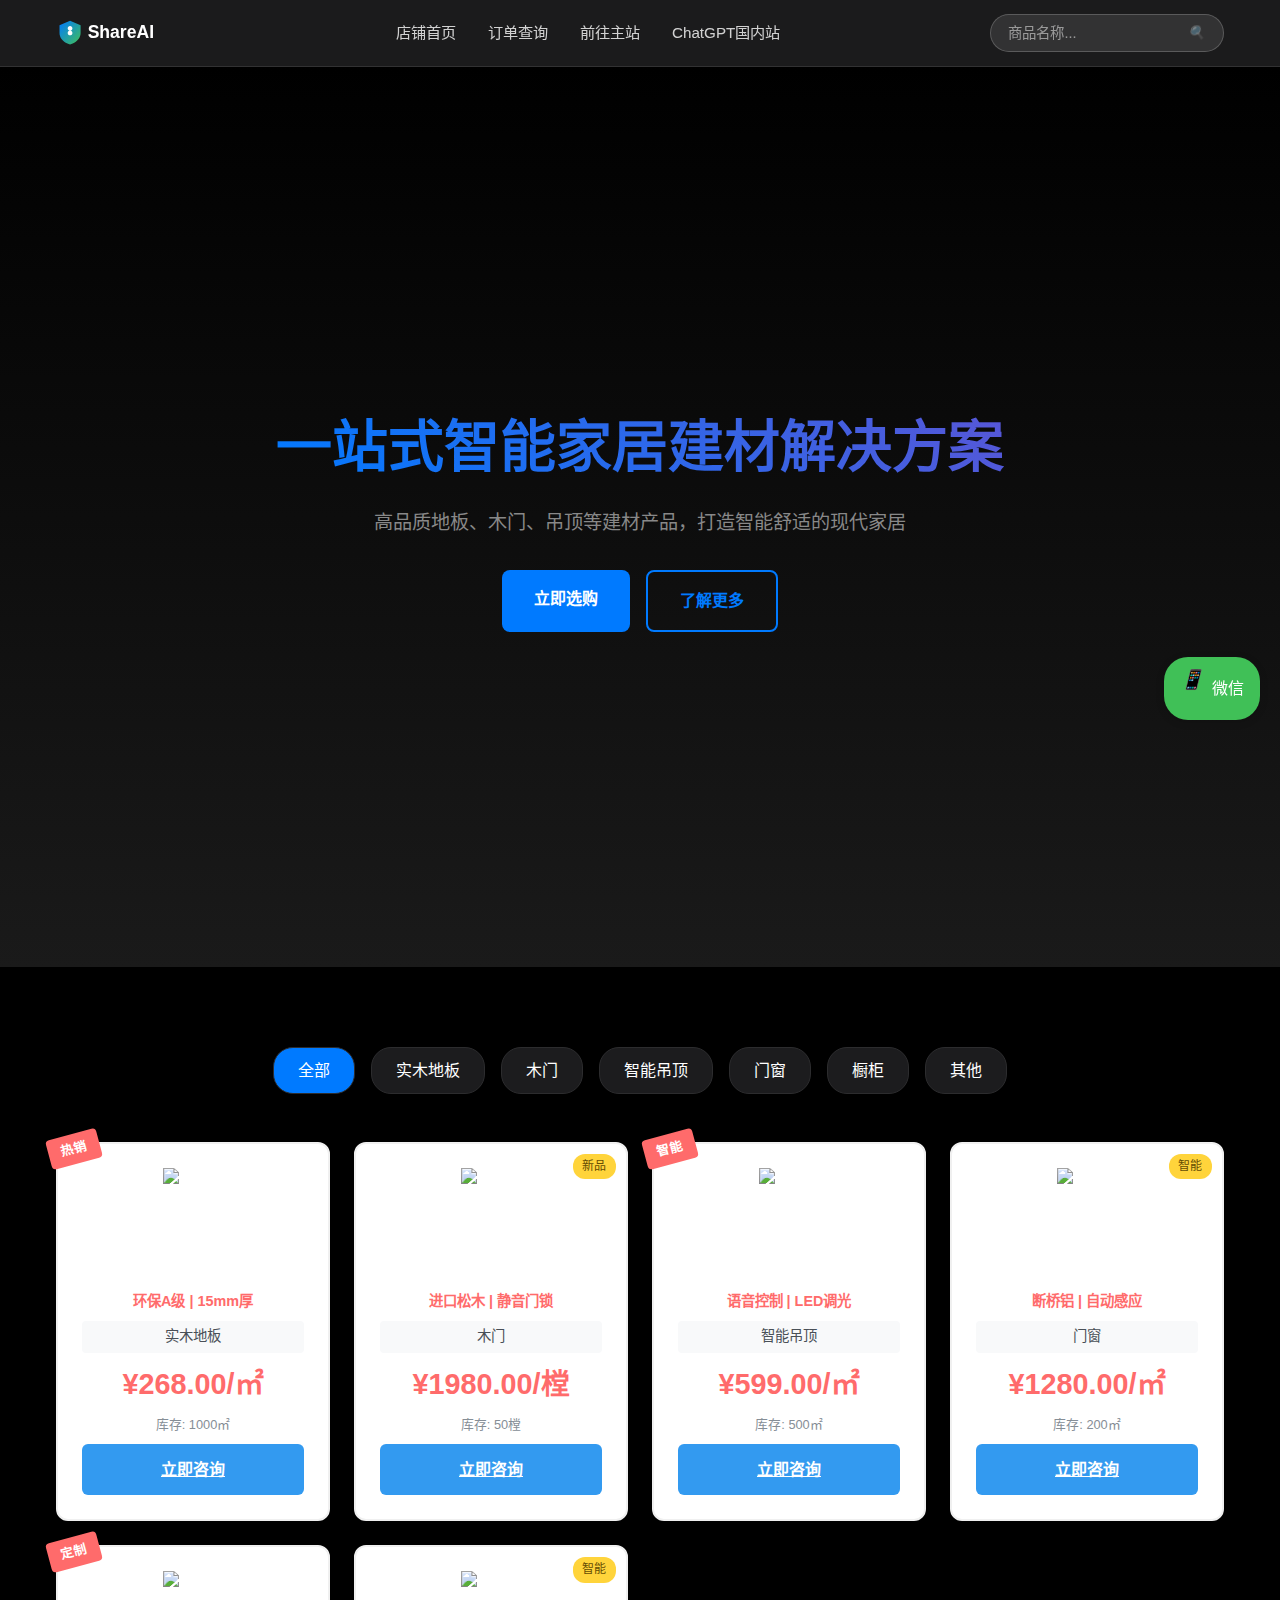
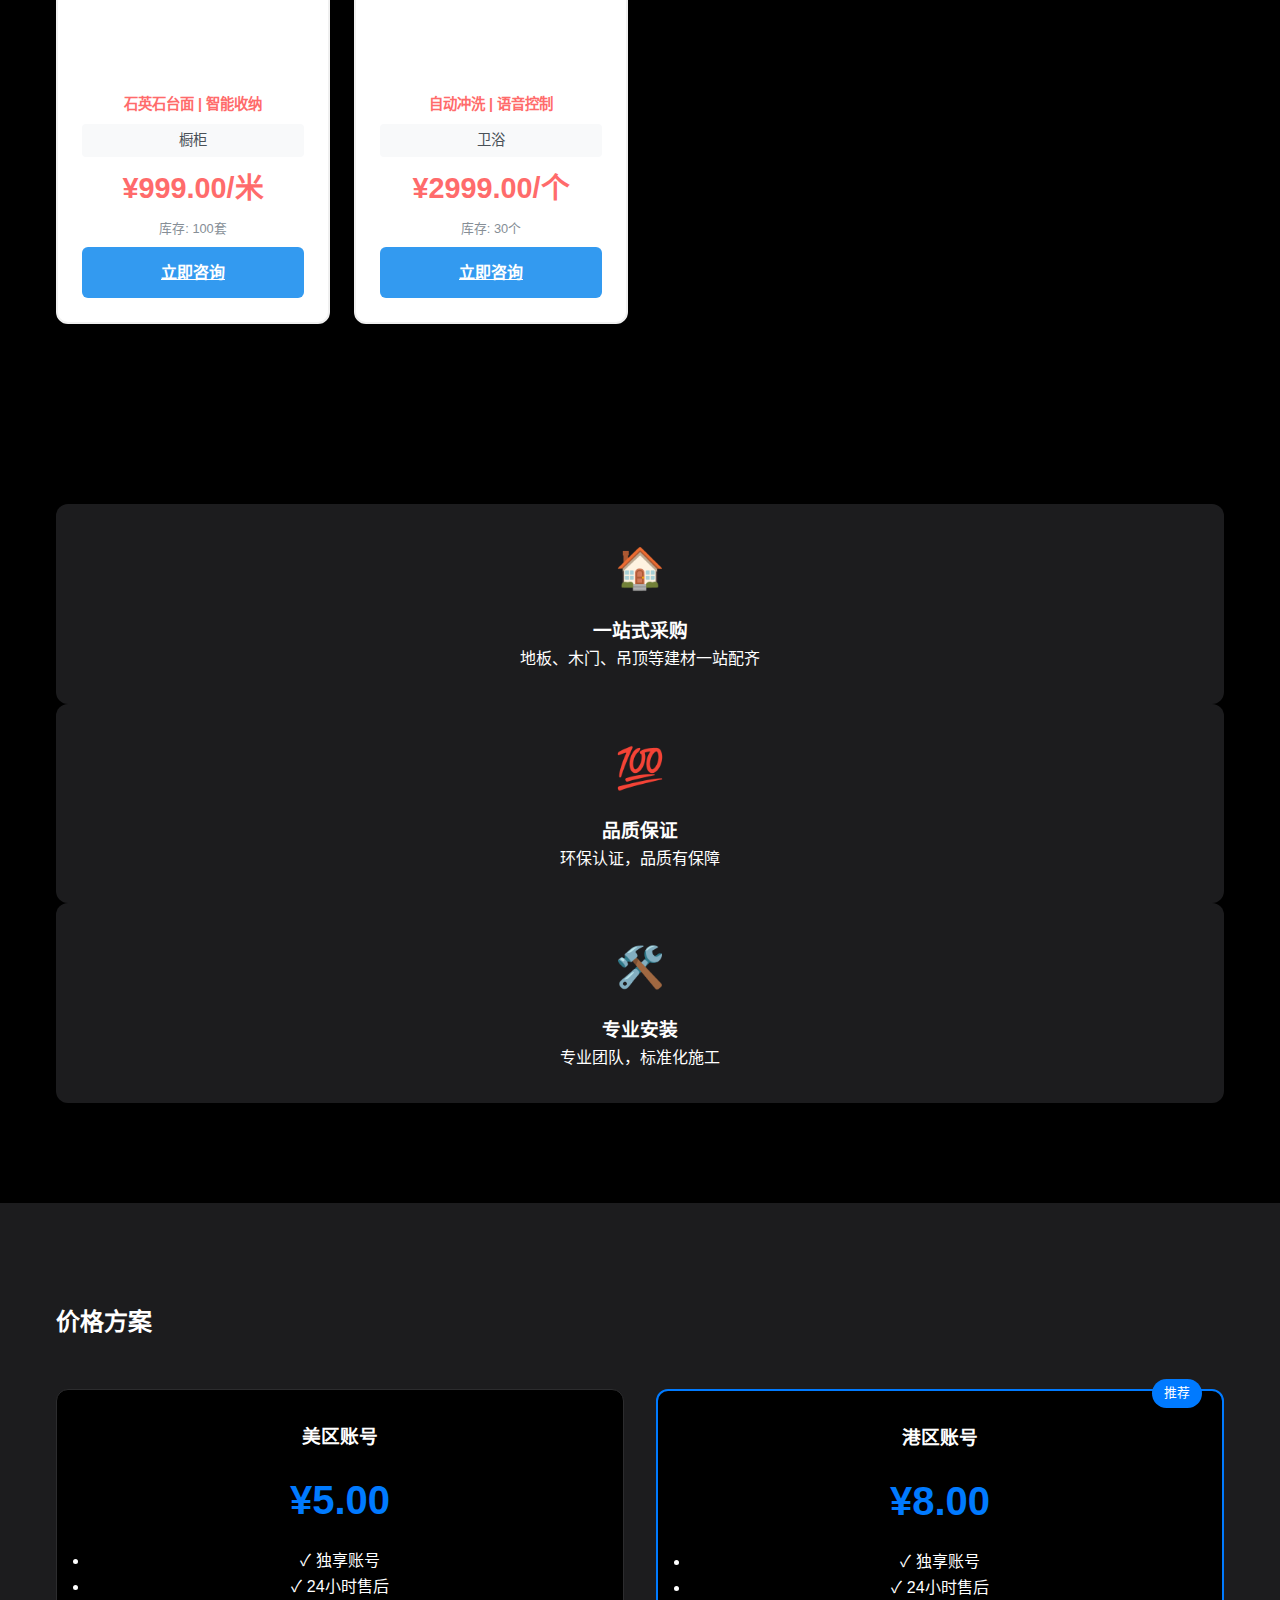
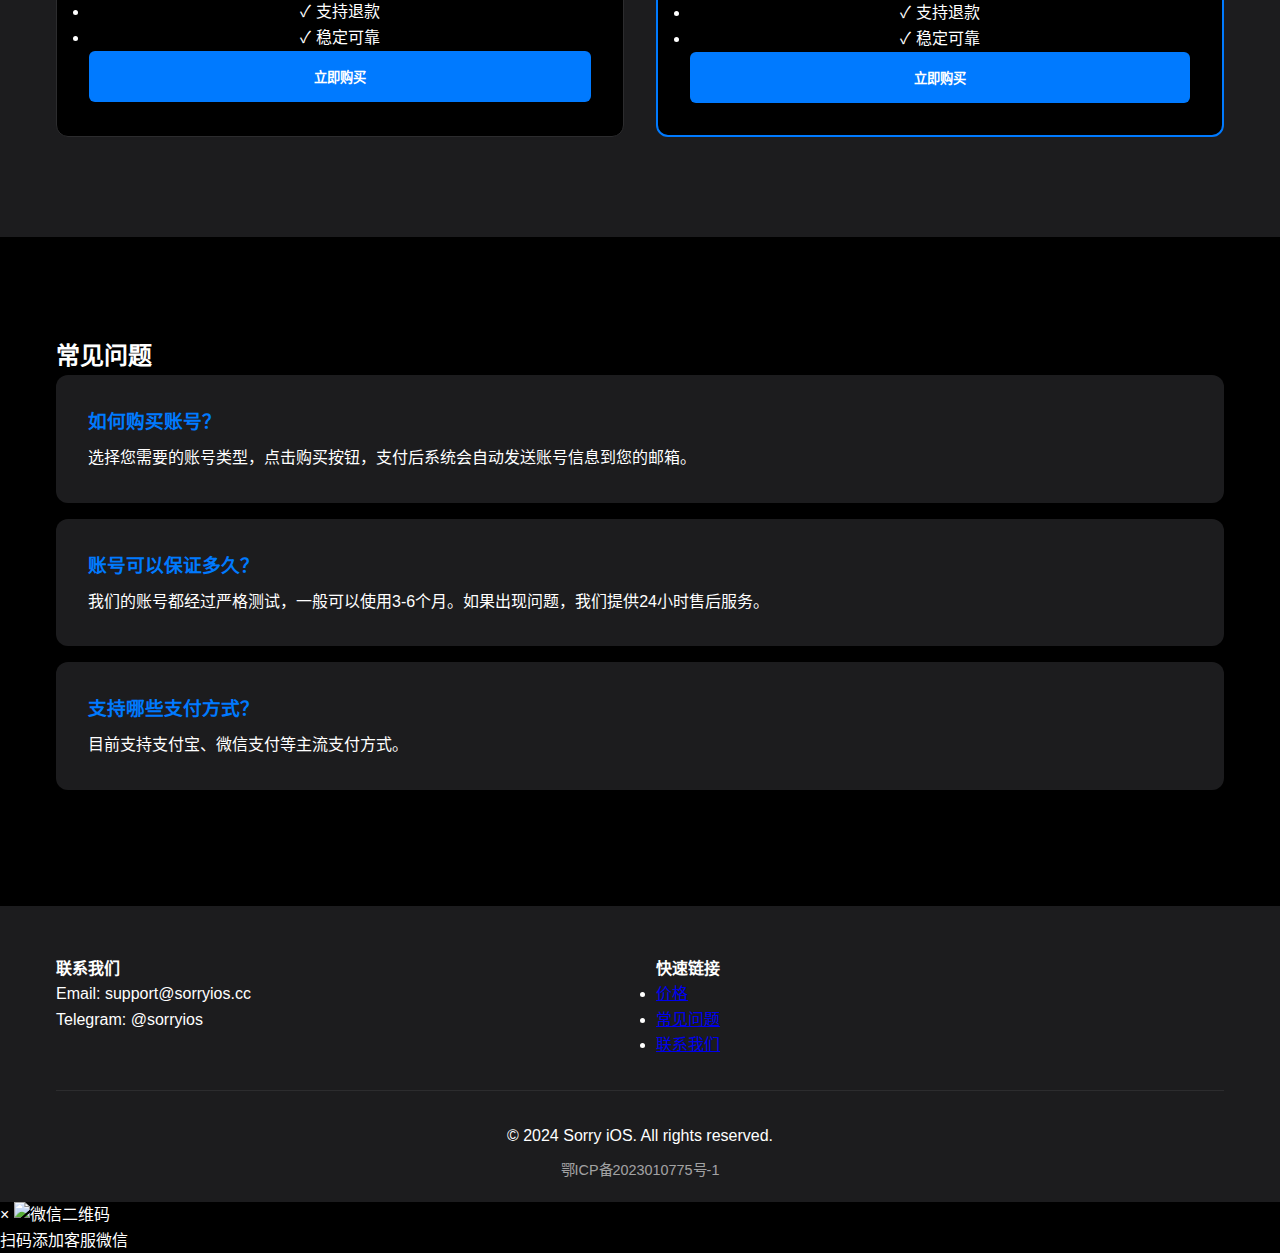
==== commit 7056bf3d: "回退为静态页面方便支付审核验证" ====
--- a/index.html
+++ b/index.html
@@ -84,10 +84,10 @@
     <main>
         <section id="hero">
             <div class="hero-content">
-                <h1>苹果账号分享平台</h1>
-                <p>稳定、便宜的美区/港区账号分享平台</p>
+                <h1>一站式智能家居建材解决方案</h1>
+                <p>高品质地板、木门、吊顶等建材产品，打造智能舒适的现代家居</p>
                 <div class="hero-buttons">
-                    <a href="#price" class="primary-btn">立即购买</a>
+                    <a href="#price" class="primary-btn">立即选购</a>
                     <a href="#faq" class="secondary-btn">了解更多</a>
                 </div>
             </div>
@@ -97,82 +97,97 @@
             <div class="container">
                 <div class="category-tags">
                     <a href="#all" class="category-tag active">全部</a>
-                    <a href="#us" class="category-tag">美区账号</a>
-                    <a href="#hk" class="category-tag">港区账号</a>
-                    <a href="#jp" class="category-tag">日区账号</a>
-                    <a href="#kr" class="category-tag">韩区账号</a>
-                    <a href="#tw" class="category-tag">台区账号</a>
-                    <a href="#other" class="category-tag">其他账号</a>
+                    <a href="#floor" class="category-tag">实木地板</a>
+                    <a href="#door" class="category-tag">木门</a>
+                    <a href="#ceiling" class="category-tag">智能吊顶</a>
+                    <a href="#window" class="category-tag">门窗</a>
+                    <a href="#cabinet" class="category-tag">橱柜</a>
+                    <a href="#other" class="category-tag">其他</a>
                 </div>
                 <div class="category-content">
                     <div class="product-grid">
-                        <!-- 第一排产品 -->
-                        <div class="product-card">
-                            <div class="hot-label">HOT</div>
-                            <div class="share-label">共享账号</div>
-                            <div class="product-icon">
-                                <img src="path/to/chatgpt-icon.png" alt="ChatGPT">
-                            </div>
-                            <h3>ChatGPT Plus</h3>
-                            <div class="product-subtitle">10人共享 30天有效</div>
-                            <div class="product-type">ChatGPT 4.0</div>
-                            <div class="product-price">¥19.9</div>
-                            <div class="product-stock">库存: 29</div>
-                            <a href="/product-detail.html?id=1" class="buy-now-btn">下单</a>
-                        </div>
-
-                        <div class="product-card">
-                            <div class="product-icon">
-                                <img src="path/to/chatgpt-icon.png" alt="ChatGPT">
-                            </div>
-                            <h3>ChatGPT Plus</h3>
-                            <div class="product-subtitle">独享30天 全程售后</div>
-                            <div class="product-type">ChatGPT 4.0</div>
-                            <div class="product-price">¥188</div>
-                            <div class="product-stock">库存: 16</div>
-                            <button class="buy-now-btn">下单</button>
-                        </div>
-
-                        <div class="product-card">
-                            <div class="hot-label">HOT</div>
-                            <div class="share-label">共享账号</div>
-                            <div class="product-icon">
-                                <img src="path/to/chatgpt-icon.png" alt="ChatGPT">
-                            </div>
-                            <h3>ChatGPT Plus</h3>
-                            <div class="product-subtitle">8人共享 30天有效</div>
-                            <div class="product-type">ChatGPT 4.0</div>
-                            <div class="product-price">¥24.9</div>
-                            <div class="product-stock">库存: 7</div>
-                            <button class="buy-now-btn">下单</button>
-                        </div>
-
-                        <div class="product-card">
-                            <div class="hot-label">HOT</div>
-                            <div class="share-label">共享账号</div>
-                            <div class="product-icon">
-                                <img src="path/to/chatgpt-icon.png" alt="ChatGPT">
-                            </div>
-                            <h3>ChatGPT Plus</h3>
-                            <div class="product-subtitle">6人共享 30天有效</div>
-                            <div class="product-type">ChatGPT-o1</div>
-                            <div class="product-price">¥32</div>
-                            <div class="product-stock">库存: 17</div>
-                            <button class="buy-now-btn">下单</button>
-                        </div>
-
-                        <div class="product-card">
-                            <div class="hot-label">HOT</div>
-                            <div class="share-label">共享账号</div>
-                            <div class="product-icon">
-                                <img src="path/to/chatgpt-icon.png" alt="ChatGPT">
-                            </div>
-                            <h3>ChatGPT Plus</h3>
-                            <div class="product-subtitle">3人共享 30天有效</div>
-                            <div class="product-type">ChatGPT-o1</div>
-                            <div class="product-price">¥78</div>
-                            <div class="product-stock">库存: 4</div>
-                            <button class="buy-now-btn">下单</button>
+                        <!-- 实木地板 -->
+                        <div class="product-card">
+                            <div class="hot-label">热销</div>
+                            <div class="product-icon">
+                                <img src="/images/products/floor-1.jpg" alt="橡木实木地板">
+                            </div>
+                            <h3>北欧风橡木实木地板</h3>
+                            <div class="product-subtitle">环保A级 | 15mm厚</div>
+                            <div class="product-type">实木地板</div>
+                            <div class="product-price">¥268.00/㎡</div>
+                            <div class="product-stock">库存: 1000㎡</div>
+                            <a href="/product-detail.html?id=1" class="buy-now-btn">立即咨询</a>
+                        </div>
+
+                        <!-- 实木门 -->
+                        <div class="product-card">
+                            <div class="share-label">新品</div>
+                            <div class="product-icon">
+                                <img src="/images/products/door-1.jpg" alt="简约实木门">
+                            </div>
+                            <h3>现代简约实木门</h3>
+                            <div class="product-subtitle">进口松木 | 静音门锁</div>
+                            <div class="product-type">木门</div>
+                            <div class="product-price">¥1980.00/樘</div>
+                            <div class="product-stock">库存: 50樘</div>
+                            <a href="/product-detail.html?id=2" class="buy-now-btn">立即咨询</a>
+                        </div>
+
+                        <!-- 智能吊顶 -->
+                        <div class="product-card">
+                            <div class="hot-label">智能</div>
+                            <div class="product-icon">
+                                <img src="/images/products/ceiling-1.jpg" alt="智能集成吊顶">
+                            </div>
+                            <h3>全屋智能集成吊顶</h3>
+                            <div class="product-subtitle">语音控制 | LED调光</div>
+                            <div class="product-type">智能吊顶</div>
+                            <div class="product-price">¥599.00/㎡</div>
+                            <div class="product-stock">库存: 500㎡</div>
+                            <a href="/product-detail.html?id=3" class="buy-now-btn">立即咨询</a>
+                        </div>
+
+                        <!-- 智能门窗 -->
+                        <div class="product-card">
+                            <div class="share-label">智能</div>
+                            <div class="product-icon">
+                                <img src="/images/products/window-1.jpg" alt="智能推拉门">
+                            </div>
+                            <h3>智能推拉门窗</h3>
+                            <div class="product-subtitle">断桥铝 | 自动感应</div>
+                            <div class="product-type">门窗</div>
+                            <div class="product-price">¥1280.00/㎡</div>
+                            <div class="product-stock">库存: 200㎡</div>
+                            <a href="/product-detail.html?id=4" class="buy-now-btn">立即咨询</a>
+                        </div>
+
+                        <!-- 整体橱柜 -->
+                        <div class="product-card">
+                            <div class="hot-label">定制</div>
+                            <div class="product-icon">
+                                <img src="/images/products/cabinet-1.jpg" alt="整体橱柜">
+                            </div>
+                            <h3>现代简约整体橱柜</h3>
+                            <div class="product-subtitle">石英石台面 | 智能收纳</div>
+                            <div class="product-type">橱柜</div>
+                            <div class="product-price">¥999.00/米</div>
+                            <div class="product-stock">库存: 100套</div>
+                            <a href="/product-detail.html?id=5" class="buy-now-btn">立即咨询</a>
+                        </div>
+
+                        <!-- 智能马桶 -->
+                        <div class="product-card">
+                            <div class="share-label">智能</div>
+                            <div class="product-icon">
+                                <img src="/images/products/toilet-1.jpg" alt="智能马桶">
+                            </div>
+                            <h3>全自动智能马桶</h3>
+                            <div class="product-subtitle">自动冲洗 | 语音控制</div>
+                            <div class="product-type">卫浴</div>
+                            <div class="product-price">¥2999.00/个</div>
+                            <div class="product-stock">库存: 30个</div>
+                            <a href="/product-detail.html?id=6" class="buy-now-btn">立即咨询</a>
                         </div>
                     </div>
                 </div>
@@ -182,19 +197,19 @@
         <section id="features">
             <div class="container">
                 <div class="feature-card">
-                    <div class="icon">🔒</div>
-                    <h3>安全可靠</h3>
-                    <p>账号稳定性高，支持售后服务</p>
+                    <div class="icon">🏠</div>
+                    <h3>一站式采购</h3>
+                    <p>地板、木门、吊顶等建材一站配齐</p>
                 </div>
                 <div class="feature-card">
-                    <div class="icon">💰</div>
-                    <h3>价格实惠</h3>
-                    <p>价格低至5元，性价比超高</p>
+                    <div class="icon">💯</div>
+                    <h3>品质保证</h3>
+                    <p>环保认证，品质有保障</p>
                 </div>
                 <div class="feature-card">
-                    <div class="icon">⚡</div>
-                    <h3>即时发货</h3>
-                    <p>下单后秒发账号，方便快捷</p>
+                    <div class="icon">🛠️</div>
+                    <h3>专业安装</h3>
+                    <p>专业团队，标准化施工</p>
                 </div>
             </div>
         </section>
@@ -270,6 +285,7 @@
             </div>
             <div class="footer-bottom">
                 <p>&copy; 2024 Sorry iOS. All rights reserved.</p>
+                <p class="beian"><a href="https://beian.miit.gov.cn/" target="_blank">鄂ICP备2023010775号-1</a></p>
             </div>
         </div>
     </footer>
--- a/styles.css
+++ b/styles.css
@@ -321,6 +321,20 @@
     border-top: 1px solid var(--border-color);
 }
 
+.footer-bottom .beian {
+    margin-top: 0.5rem;
+}
+
+.footer-bottom .beian a {
+    color: rgba(255, 255, 255, 0.6);
+    text-decoration: none;
+    font-size: 0.9rem;
+}
+
+.footer-bottom .beian a:hover {
+    color: rgba(255, 255, 255, 0.8);
+}
+
 /* Responsive Design */
 @media (max-width: 768px) {
     nav ul {
@@ -908,49 +922,84 @@
 }
 
 .payment-methods {
-    margin-bottom: 1.5rem;
-}
-
-.payment-methods h4 {
-    margin-bottom: 1rem;
-    color: var(--text-color);
+    margin: 1rem 0;
+}
+
+.payment-methods label {
+    color: #fff;
+    font-size: 14px;
 }
 
 .payment-options {
     display: flex;
-    gap: 1.5rem;
+    gap: 1rem;
+    margin-top: 0.5rem;
 }
 
 .payment-option {
     display: flex;
     align-items: center;
     gap: 0.5rem;
-    cursor: pointer;
-    padding: 0.8rem 1.2rem;
-    border-radius: 6px;
-    background-color: rgba(255, 255, 255, 0.1);
-    border: 1px solid var(--border-color);
-}
-
-.payment-icon img {
-    width: 24px;
-    height: 24px;
-}
-
-.submit-btn {
-    width: 100%;
-    padding: 1rem;
-    background-color: var(--primary-color);
-    color: white;
-    border: none;
-    border-radius: 6px;
-    font-weight: bold;
-    cursor: pointer;
-    transition: background-color 0.3s;
-}
-
-.submit-btn:hover {
-    background-color: #0056b3;
+    padding: 0.5rem 1rem;
+    border: 1px solid #2C2C2E;
+    border-radius: 4px;
+    cursor: pointer;
+    transition: all 0.3s ease;
+    background: #1C1C1E;
+}
+
+.payment-option:hover {
+    border-color: #007AFF;
+}
+
+.payment-option input[type="radio"] {
+    margin: 0;
+    width: 16px;
+    height: 16px;
+    accent-color: #007AFF;
+}
+
+.payment-option img {
+    width: 20px;
+    height: 20px;
+    object-fit: contain;
+}
+
+.payment-option span {
+    color: #fff;
+    font-size: 14px;
+}
+
+/* 选中状态 */
+.payment-option input[type="radio"]:checked + img + span {
+    color: #007AFF;
+}
+
+.payment-option input[type="radio"]:checked + img {
+    filter: brightness(1.2);
+}
+
+.payment-option input[type="radio"]:checked ~ * {
+    color: #007AFF;
+}
+
+/* 选中时的边框样式 */
+.payment-option input[type="radio"]:checked ~ * {
+    border-color: #007AFF;
+}
+
+/* 移动端适配 */
+@media (max-width: 768px) {
+    .payment-options {
+        flex-direction: row;
+        flex-wrap: wrap;
+    }
+
+    .payment-option {
+        flex: 1;
+        min-width: 120px;
+        justify-content: center;
+    }
 }
 
 .product-description {
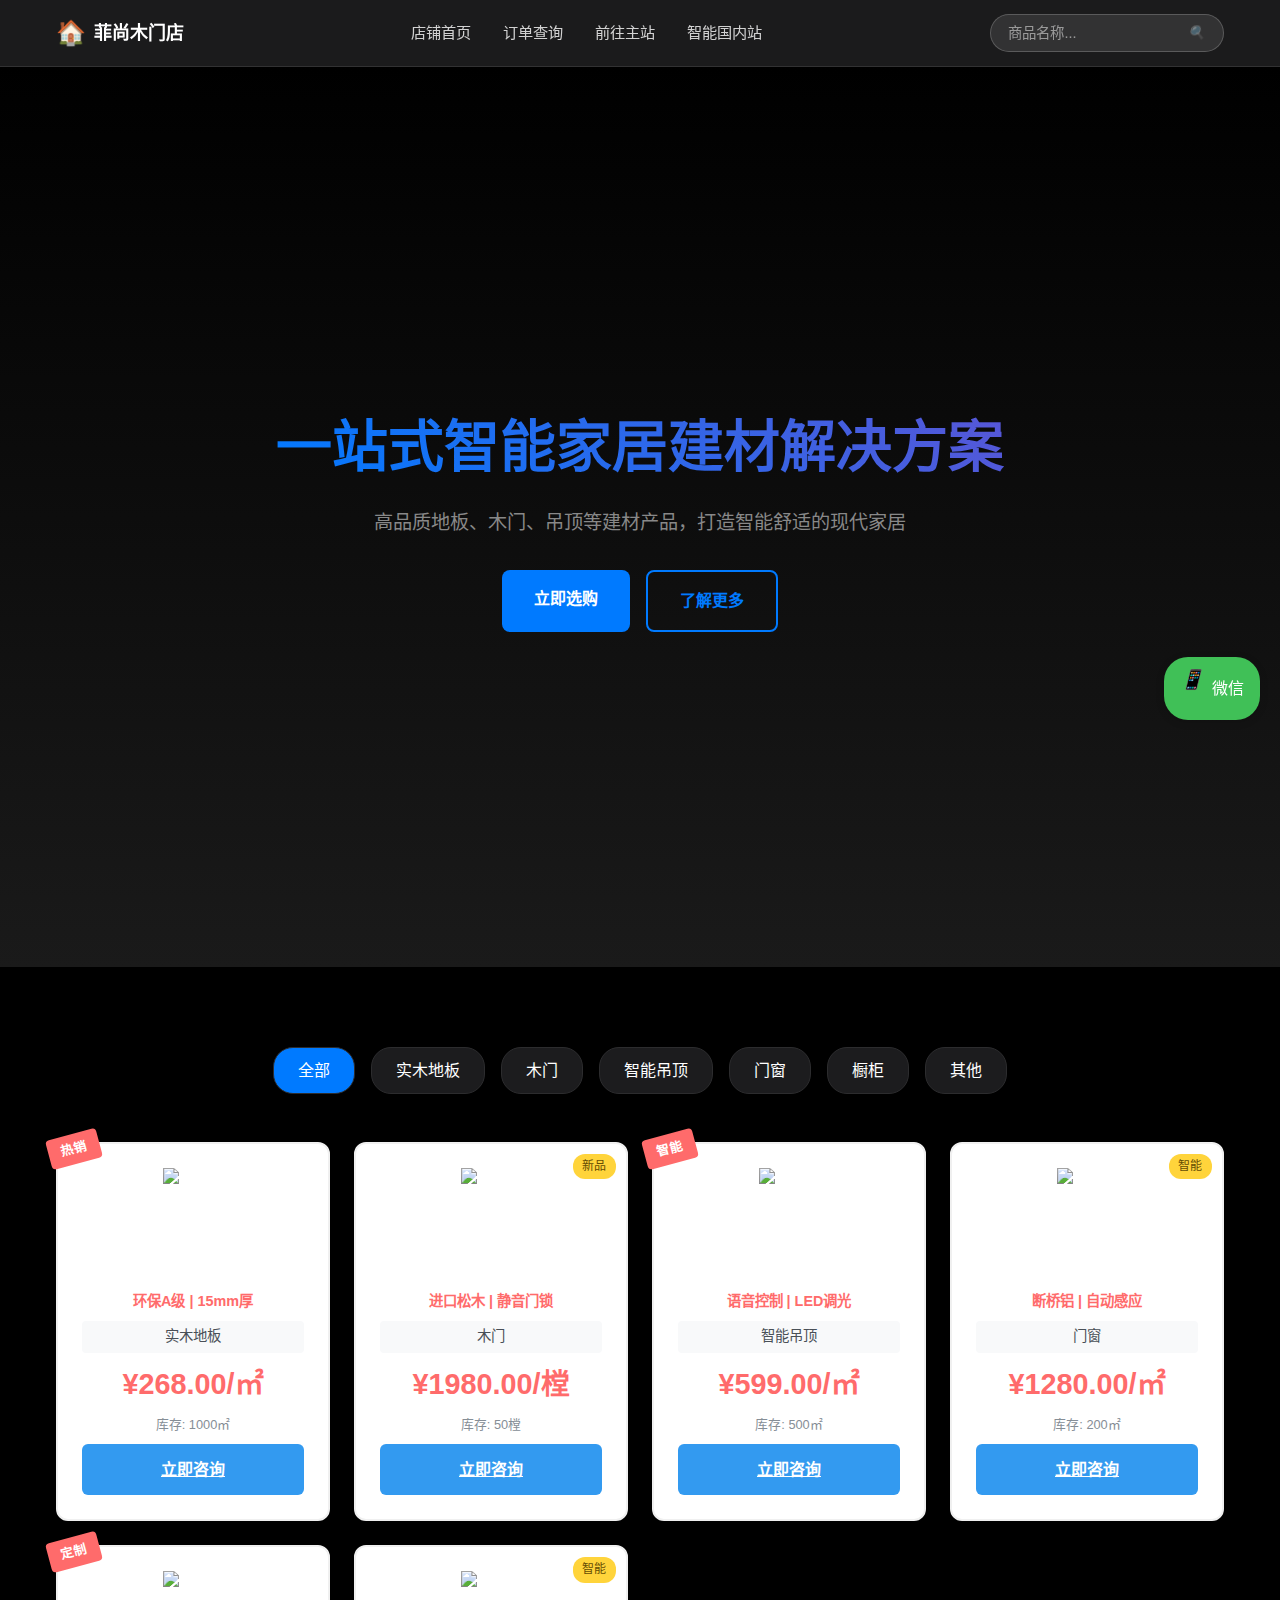
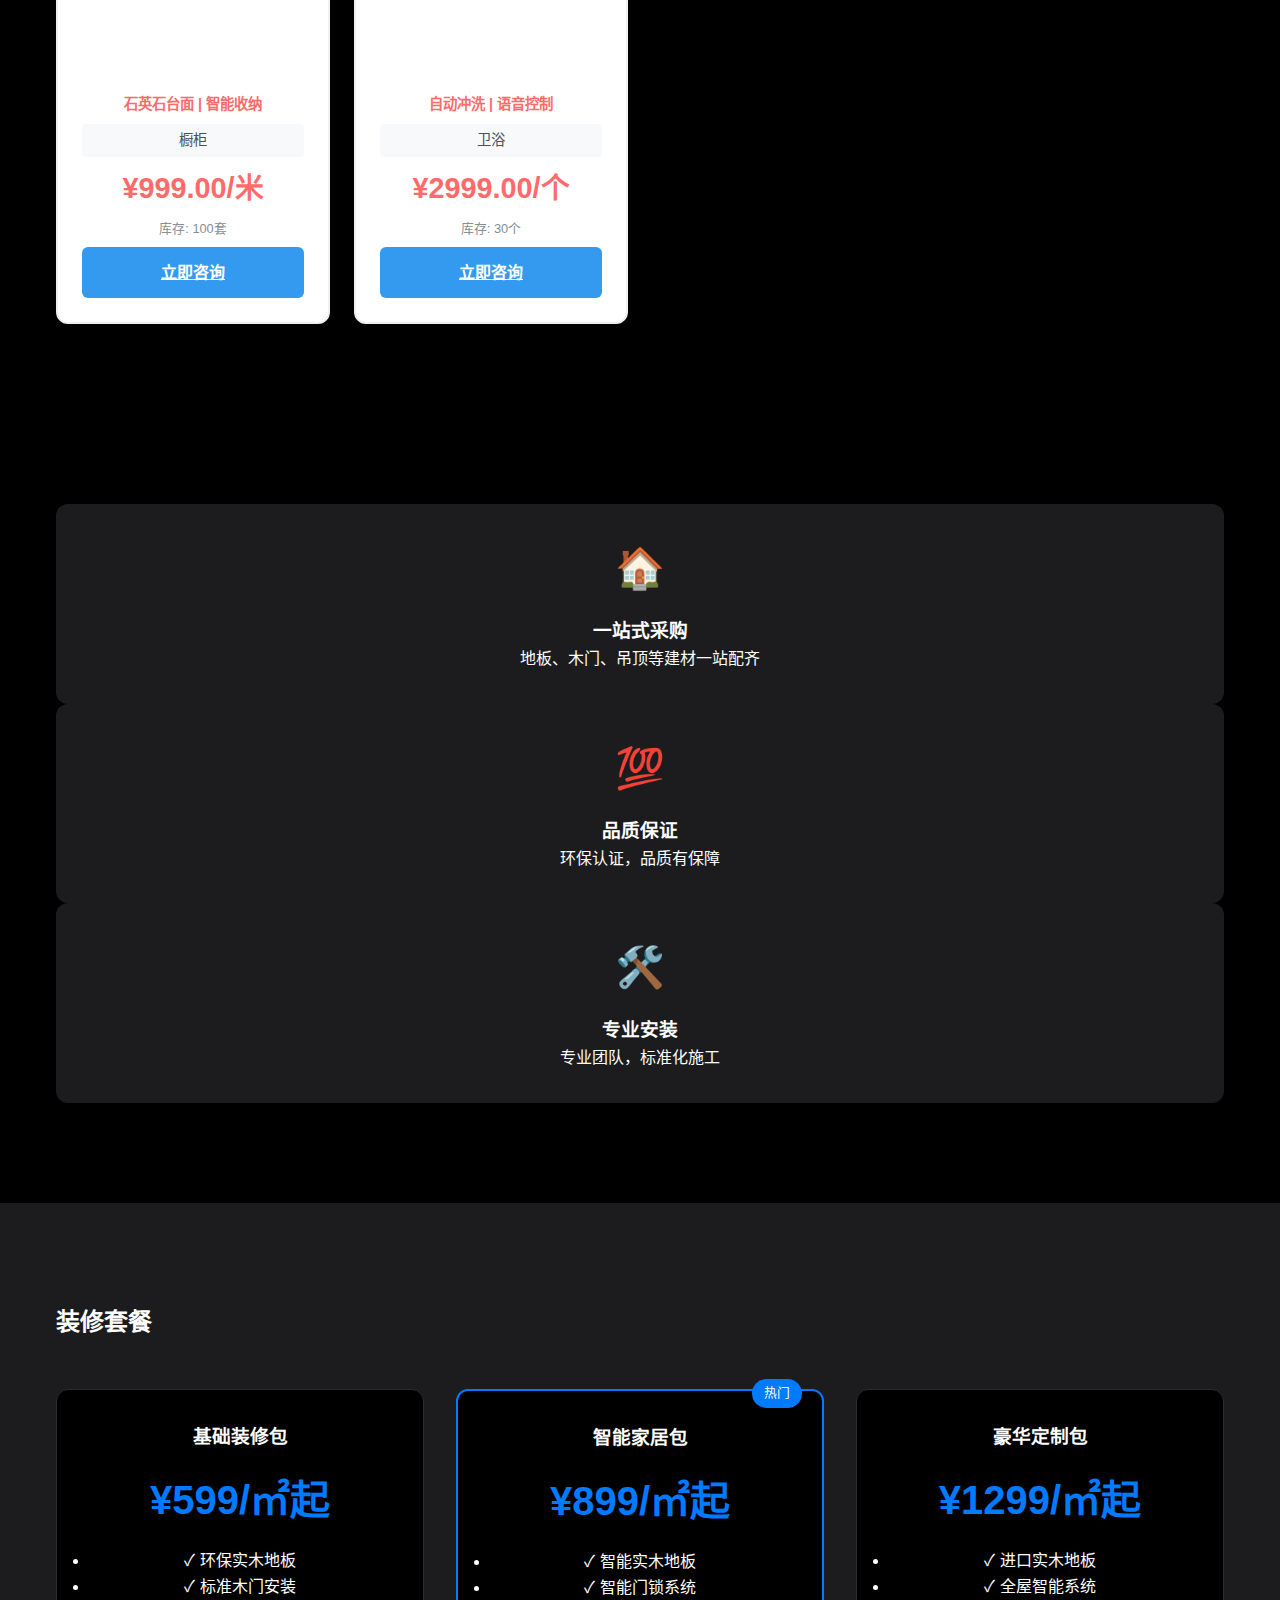
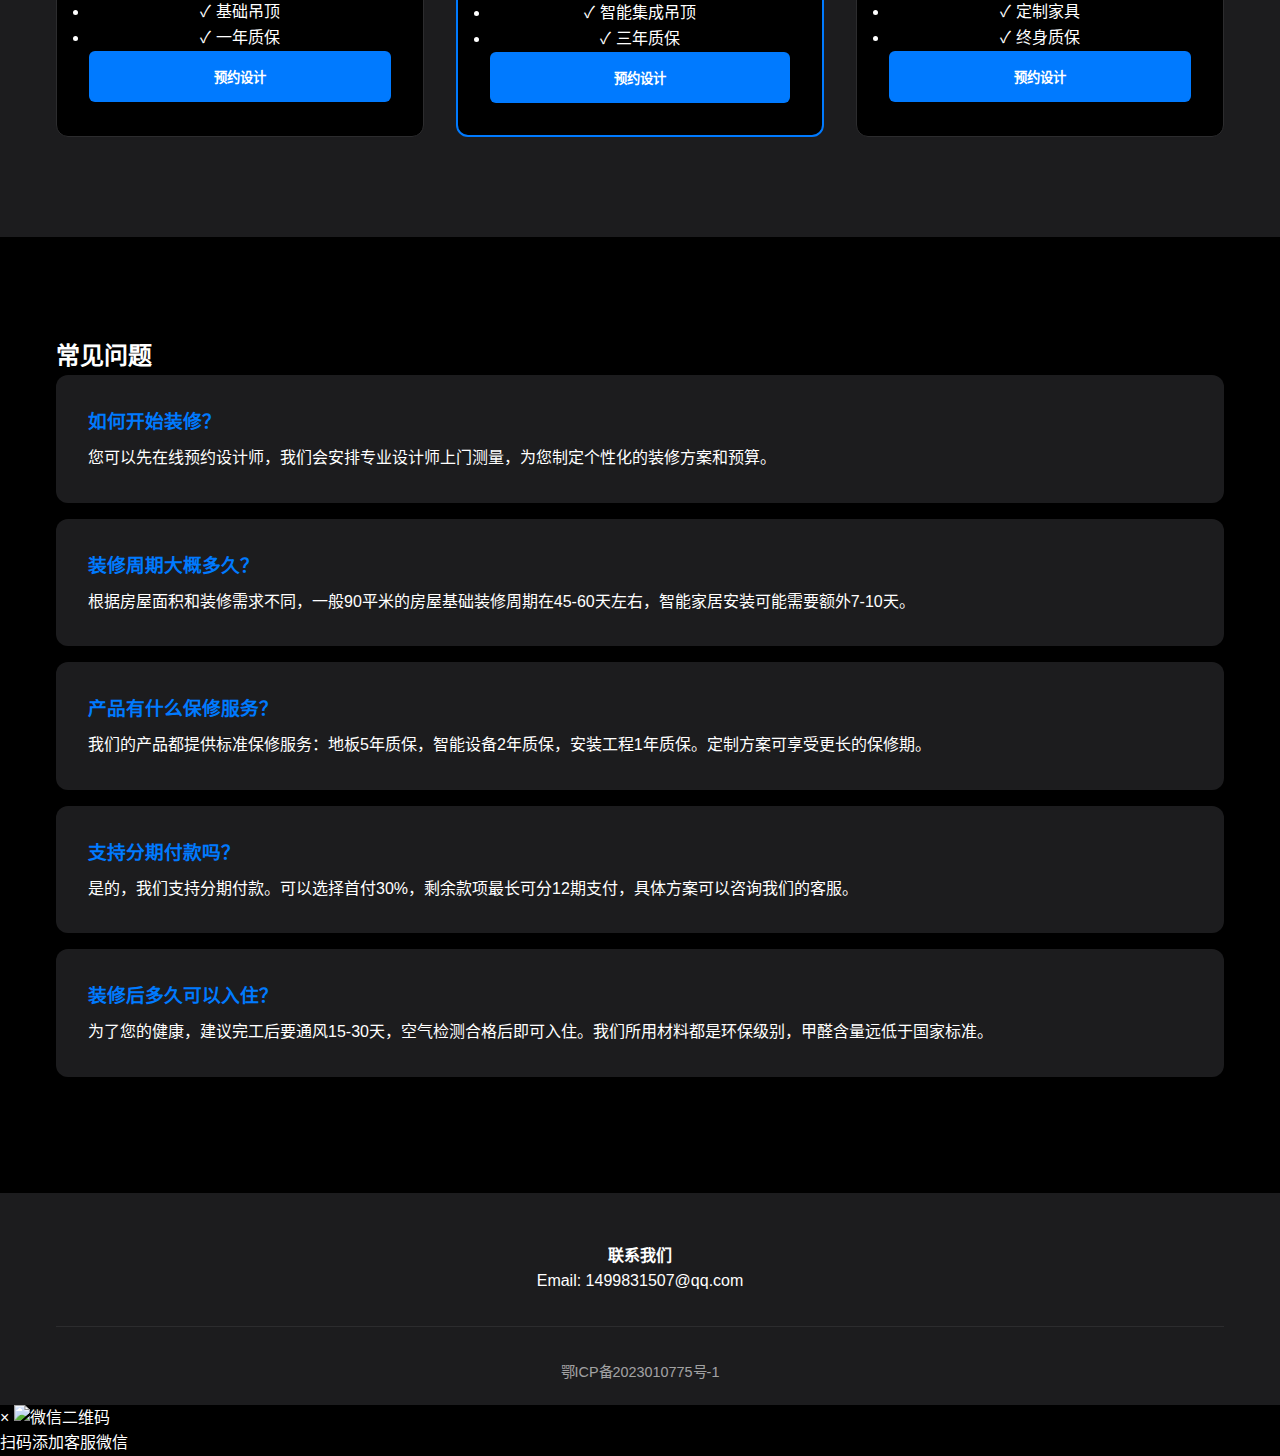
==== commit 0d7cabba: "优化为没有其他网站的内容" ====
--- a/index.html
+++ b/index.html
@@ -3,16 +3,16 @@
 <head>
     <meta charset="UTF-8">
     <meta name="viewport" content="width=device-width, initial-scale=1.0">
-    <title>ShareAI - AI账号共享平台 | ChatGPT账号 | 稳定便宜的账号分享</title>
+    <title>菲尚木门店 - 一站式智能家居建材解决方案</title>
     
 
     <!-- 百度验证 -->
     <meta name="baidu-site-verification" content="codeva-hU3un3ll1S" />
     
     <!-- SEO Meta 标签 -->
-    <meta name="description" content="ShareAI是专业的AI账号共享平台，提供ChatGPT Plus、Midjourney等AI工具账号，价格实惠，即时发货，7x24小时售后服务。">
-    <meta name="keywords" content="ChatGPT账号,AI账号共享,ChatGPT Plus,Midjourney账号,AI工具,账号分享,ChatGPT共享号">
-    <meta name="author" content="ShareAI">
+    <meta name="description" content="菲尚木门店是专业的智能家居建材供应商，提供高品质地板、木门、吊顶等建材产品，打造智能舒适的现代家居环境。">
+    <meta name="keywords" content="菲尚木门,实木地板,智能木门,智能吊顶,家居建材,装修材料">
+    <meta name="author" content="菲尚木门店">
     
     <!-- Open Graph / Facebook -->
     <meta property="og:type" content="website">
@@ -61,14 +61,15 @@
         <nav class="nav-container">
             <div class="nav-left">
                 <a href="/" class="logo">
-                    <img src="/public/images/logo.svg" alt="ShareAI" height="32">
+                    <span class="logo-icon">🏠</span>
+                    <span class="logo-text">菲尚木门店</span>
                 </a>
             </div>
             <div class="nav-center">
                 <a href="/" class="nav-item">店铺首页</a>
                 <a href="/orders" class="nav-item">订单查询</a>
                 <a href="https://main.sorryios.cc" class="nav-item">前往主站</a>
-                <a href="https://chat.sorryios.cc" class="nav-item">ChatGPT国内站</a>
+                <a href="/" class="nav-item">智能国内站</a>
             </div>
             <div class="nav-right">
                 <div class="search-box">
@@ -216,30 +217,41 @@
 
         <section id="price">
             <div class="container">
-                <h2>价格方案</h2>
+                <h2>装修套餐</h2>
                 <div class="price-cards">
                     <div class="price-card">
-                        <h3>美区账号</h3>
-                        <div class="price">¥5.00</div>
+                        <h3>基础装修包</h3>
+                        <div class="price">¥599/㎡起</div>
                         <ul>
-                            <li>✓ 独享账号</li>
-                            <li>✓ 24小时售后</li>
-                            <li>✓ 支持退款</li>
-                            <li>✓ 稳定可靠</li>
+                            <li>✓ 环保实木地板</li>
+                            <li>✓ 标准木门安装</li>
+                            <li>✓ 基础吊顶</li>
+                            <li>✓ 一年质保</li>
                         </ul>
-                        <button class="buy-btn">立即购买</button>
+                        <button class="buy-btn">预约设计</button>
                     </div>
                     <div class="price-card featured">
-                        <div class="featured-label">推荐</div>
-                        <h3>港区账号</h3>
-                        <div class="price">¥8.00</div>
+                        <div class="featured-label">热门</div>
+                        <h3>智能家居包</h3>
+                        <div class="price">¥899/㎡起</div>
                         <ul>
-                            <li>✓ 独享账号</li>
-                            <li>✓ 24小时售后</li>
-                            <li>✓ 支持退款</li>
-                            <li>✓ 稳定可靠</li>
+                            <li>✓ 智能实木地板</li>
+                            <li>✓ 智能门锁系统</li>
+                            <li>✓ 智能集成吊顶</li>
+                            <li>✓ 三年质保</li>
                         </ul>
-                        <button class="buy-btn">立即购买</button>
+                        <button class="buy-btn">预约设计</button>
+                    </div>
+                    <div class="price-card">
+                        <h3>豪华定制包</h3>
+                        <div class="price">¥1299/㎡起</div>
+                        <ul>
+                            <li>✓ 进口实木地板</li>
+                            <li>✓ 全屋智能系统</li>
+                            <li>✓ 定制家具</li>
+                            <li>✓ 终身质保</li>
+                        </ul>
+                        <button class="buy-btn">预约设计</button>
                     </div>
                 </div>
             </div>
@@ -250,16 +262,24 @@
                 <h2>常见问题</h2>
                 <div class="faq-list">
                     <div class="faq-item">
-                        <h3>如何购买账号？</h3>
-                        <p>选择您需要的账号类型，点击购买按钮，支付后系统会自动发送账号信息到您的邮箱。</p>
-                    </div>
-                    <div class="faq-item">
-                        <h3>账号可以保证多久？</h3>
-                        <p>我们的账号都经过严格测试，一般可以使用3-6个月。如果出现问题，我们提供24小时售后服务。</p>
-                    </div>
-                    <div class="faq-item">
-                        <h3>支持哪些支付方式？</h3>
-                        <p>目前支持支付宝、微信支付等主流支付方式。</p>
+                        <h3>如何开始装修？</h3>
+                        <p>您可以先在线预约设计师，我们会安排专业设计师上门测量，为您制定个性化的装修方案和预算。</p>
+                    </div>
+                    <div class="faq-item">
+                        <h3>装修周期大概多久？</h3>
+                        <p>根据房屋面积和装修需求不同，一般90平米的房屋基础装修周期在45-60天左右，智能家居安装可能需要额外7-10天。</p>
+                    </div>
+                    <div class="faq-item">
+                        <h3>产品有什么保修服务？</h3>
+                        <p>我们的产品都提供标准保修服务：地板5年质保，智能设备2年质保，安装工程1年质保。定制方案可享受更长的保修期。</p>
+                    </div>
+                    <div class="faq-item">
+                        <h3>支持分期付款吗？</h3>
+                        <p>是的，我们支持分期付款。可以选择首付30%，剩余款项最长可分12期支付，具体方案可以咨询我们的客服。</p>
+                    </div>
+                    <div class="faq-item">
+                        <h3>装修后多久可以入住？</h3>
+                        <p>为了您的健康，建议完工后要通风15-30天，空气检测合格后即可入住。我们所用材料都是环保级别，甲醛含量远低于国家标准。</p>
                     </div>
                 </div>
             </div>
@@ -271,20 +291,10 @@
             <div class="footer-content">
                 <div class="footer-section">
                     <h4>联系我们</h4>
-                    <p>Email: support@sorryios.cc</p>
-                    <p>Telegram: @sorryios</p>
-                </div>
-                <div class="footer-section">
-                    <h4>快速链接</h4>
-                    <ul>
-                        <li><a href="#price">价格</a></li>
-                        <li><a href="#faq">常见问题</a></li>
-                        <li><a href="#contact">联系我们</a></li>
-                    </ul>
+                    <p>Email: 1499831507@qq.com</p>
                 </div>
             </div>
             <div class="footer-bottom">
-                <p>&copy; 2024 Sorry iOS. All rights reserved.</p>
                 <p class="beian"><a href="https://beian.miit.gov.cn/" target="_blank">鄂ICP备2023010775号-1</a></p>
             </div>
         </div>
@@ -318,10 +328,10 @@
     {
         "@context": "https://schema.org",
         "@type": "Organization",
-        "name": "ShareAI",
+        "name": "菲尚木门店",
         "url": "https://aishophub.cn",
         "logo": "https://aishophub.cn/public/images/logo.svg",
-        "description": "专业的AI账号共享平台，提供ChatGPT Plus、Midjourney等AI工具账号",
+        "description": "专业的智能家居建材供应商，提供高品质地板、木门、吊顶等建材产品",
         "address": {
             "@type": "PostalAddress",
             "addressCountry": "CN"
@@ -330,7 +340,7 @@
             "@type": "ContactPoint",
             "telephone": "",
             "contactType": "customer service",
-            "availableLanguage": ["Chinese", "English"]
+            "availableLanguage": ["Chinese"]
         }
     }
     </script>
--- a/styles.css
+++ b/styles.css
@@ -50,15 +50,23 @@
 .nav-left .logo {
     display: flex;
     align-items: center;
+    gap: 8px;
     text-decoration: none;
-    color: #fff;
-    font-size: 1.2rem;
-    font-weight: bold;
+    color: var(--text-color);
 }
 
 .nav-left .logo img {
     height: 28px;
     margin-right: 8px;
+}
+
+.logo-icon {
+    font-size: 24px;
+}
+
+.logo-text {
+    font-size: 18px;
+    font-weight: bold;
 }
 
 /* 中间导航链接 */
@@ -309,10 +317,13 @@
 }
 
 .footer-content {
-    display: grid;
-    grid-template-columns: repeat(auto-fit, minmax(200px, 1fr));
-    gap: 2rem;
+    display: flex;
+    justify-content: center;
     margin-bottom: 2rem;
+}
+
+.footer-section {
+    text-align: center;
 }
 
 .footer-bottom {
@@ -322,7 +333,7 @@
 }
 
 .footer-bottom .beian {
-    margin-top: 0.5rem;
+    margin: 0;
 }
 
 .footer-bottom .beian a {
